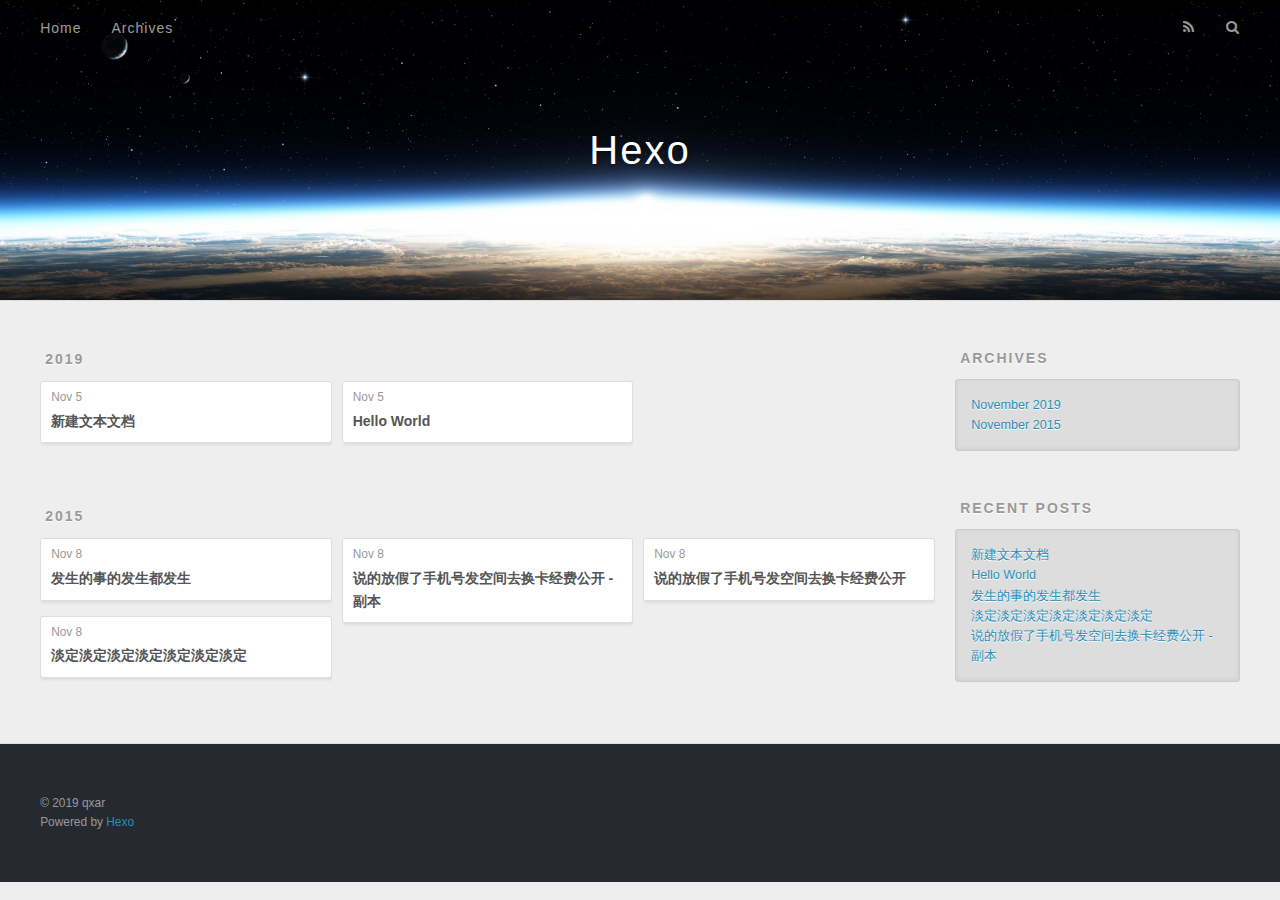
==== archives/index.html @ f1478c2e "Site updated: 2019-11-05 18:53:13" ====
<!DOCTYPE html>
<html>
<head>
  <meta charset="utf-8">
  

  
  <title>Archives | Hexo</title>
  <meta name="viewport" content="width=device-width, initial-scale=1, maximum-scale=1">
  <meta property="og:type" content="website">
<meta property="og:title" content="Hexo">
<meta property="og:url" content="http:&#x2F;&#x2F;yoursite.com&#x2F;archives&#x2F;index.html">
<meta property="og:site_name" content="Hexo">
<meta property="og:locale" content="en">
<meta name="twitter:card" content="summary">
  
    <link rel="alternate" href="/atom.xml" title="Hexo" type="application/atom+xml">
  
  
    <link rel="icon" href="/favicon.png">
  
  
    <link href="//fonts.googleapis.com/css?family=Source+Code+Pro" rel="stylesheet" type="text/css">
  
  <link rel="stylesheet" href="/css/style.css">
</head>

<body>
  <div id="container">
    <div id="wrap">
      <header id="header">
  <div id="banner"></div>
  <div id="header-outer" class="outer">
    <div id="header-title" class="inner">
      <h1 id="logo-wrap">
        <a href="/" id="logo">Hexo</a>
      </h1>
      
    </div>
    <div id="header-inner" class="inner">
      <nav id="main-nav">
        <a id="main-nav-toggle" class="nav-icon"></a>
        
          <a class="main-nav-link" href="/">Home</a>
        
          <a class="main-nav-link" href="/archives">Archives</a>
        
      </nav>
      <nav id="sub-nav">
        
          <a id="nav-rss-link" class="nav-icon" href="/atom.xml" title="RSS Feed"></a>
        
        <a id="nav-search-btn" class="nav-icon" title="Search"></a>
      </nav>
      <div id="search-form-wrap">
        <form action="//google.com/search" method="get" accept-charset="UTF-8" class="search-form"><input type="search" name="q" class="search-form-input" placeholder="Search"><button type="submit" class="search-form-submit">&#xF002;</button><input type="hidden" name="sitesearch" value="http://yoursite.com"></form>
      </div>
    </div>
  </div>
</header>
      <div class="outer">
        <section id="main">
  
  
    
    
      
      
      <section class="archives-wrap">
        <div class="archive-year-wrap">
          <a href="/archives/2019" class="archive-year">2019</a>
        </div>
        <div class="archives">
    
    <article class="archive-article archive-type-post">
  <div class="archive-article-inner">
    <header class="archive-article-header">
      <a href="/2019/11/05/%E6%96%B0%E5%BB%BA%E6%96%87%E6%9C%AC%E6%96%87%E6%A1%A3/" class="archive-article-date">
  <time datetime="2019-11-05T10:23:33.043Z" itemprop="datePublished">Nov 5</time>
</a>
      
  
    <h1 itemprop="name">
      <a class="archive-article-title" href="/2019/11/05/%E6%96%B0%E5%BB%BA%E6%96%87%E6%9C%AC%E6%96%87%E6%A1%A3/">新建文本文档</a>
    </h1>
  

    </header>
  </div>
</article>
  
    
    
    <article class="archive-article archive-type-post">
  <div class="archive-article-inner">
    <header class="archive-article-header">
      <a href="/2019/11/05/hello-world/" class="archive-article-date">
  <time datetime="2019-11-05T10:09:44.439Z" itemprop="datePublished">Nov 5</time>
</a>
      
  
    <h1 itemprop="name">
      <a class="archive-article-title" href="/2019/11/05/hello-world/">Hello World</a>
    </h1>
  

    </header>
  </div>
</article>
  
    
    
      
        </div></section>
      
      
      <section class="archives-wrap">
        <div class="archive-year-wrap">
          <a href="/archives/2015" class="archive-year">2015</a>
        </div>
        <div class="archives">
    
    <article class="archive-article archive-type-post">
  <div class="archive-article-inner">
    <header class="archive-article-header">
      <a href="/2015/11/08/%E5%8F%91%E7%94%9F%E7%9A%84%E4%BA%8B%E7%9A%84%E5%8F%91%E7%94%9F%E9%83%BD%E5%8F%91%E7%94%9F/" class="archive-article-date">
  <time datetime="2015-11-08T10:42:42.327Z" itemprop="datePublished">Nov 8</time>
</a>
      
  
    <h1 itemprop="name">
      <a class="archive-article-title" href="/2015/11/08/%E5%8F%91%E7%94%9F%E7%9A%84%E4%BA%8B%E7%9A%84%E5%8F%91%E7%94%9F%E9%83%BD%E5%8F%91%E7%94%9F/">发生的事的发生都发生</a>
    </h1>
  

    </header>
  </div>
</article>
  
    
    
    <article class="archive-article archive-type-post">
  <div class="archive-article-inner">
    <header class="archive-article-header">
      <a href="/2015/11/08/%E6%B7%A1%E5%AE%9A%E6%B7%A1%E5%AE%9A%E6%B7%A1%E5%AE%9A%E6%B7%A1%E5%AE%9A%E6%B7%A1%E5%AE%9A%E6%B7%A1%E5%AE%9A%E6%B7%A1%E5%AE%9A/" class="archive-article-date">
  <time datetime="2015-11-08T10:41:35.923Z" itemprop="datePublished">Nov 8</time>
</a>
      
  
    <h1 itemprop="name">
      <a class="archive-article-title" href="/2015/11/08/%E6%B7%A1%E5%AE%9A%E6%B7%A1%E5%AE%9A%E6%B7%A1%E5%AE%9A%E6%B7%A1%E5%AE%9A%E6%B7%A1%E5%AE%9A%E6%B7%A1%E5%AE%9A%E6%B7%A1%E5%AE%9A/">淡定淡定淡定淡定淡定淡定淡定</a>
    </h1>
  

    </header>
  </div>
</article>
  
    
    
    <article class="archive-article archive-type-post">
  <div class="archive-article-inner">
    <header class="archive-article-header">
      <a href="/2015/11/08/%E8%AF%B4%E7%9A%84%E6%94%BE%E5%81%87%E4%BA%86%E6%89%8B%E6%9C%BA%E5%8F%B7%E5%8F%91%E7%A9%BA%E9%97%B4%E5%8E%BB%E6%8D%A2%E5%8D%A1%E7%BB%8F%E8%B4%B9%E5%85%AC%E5%BC%80%20-%20%E5%89%AF%E6%9C%AC/" class="archive-article-date">
  <time datetime="2015-11-08T10:38:31.690Z" itemprop="datePublished">Nov 8</time>
</a>
      
  
    <h1 itemprop="name">
      <a class="archive-article-title" href="/2015/11/08/%E8%AF%B4%E7%9A%84%E6%94%BE%E5%81%87%E4%BA%86%E6%89%8B%E6%9C%BA%E5%8F%B7%E5%8F%91%E7%A9%BA%E9%97%B4%E5%8E%BB%E6%8D%A2%E5%8D%A1%E7%BB%8F%E8%B4%B9%E5%85%AC%E5%BC%80%20-%20%E5%89%AF%E6%9C%AC/">说的放假了手机号发空间去换卡经费公开 - 副本</a>
    </h1>
  

    </header>
  </div>
</article>
  
    
    
    <article class="archive-article archive-type-post">
  <div class="archive-article-inner">
    <header class="archive-article-header">
      <a href="/2015/11/08/%E8%AF%B4%E7%9A%84%E6%94%BE%E5%81%87%E4%BA%86%E6%89%8B%E6%9C%BA%E5%8F%B7%E5%8F%91%E7%A9%BA%E9%97%B4%E5%8E%BB%E6%8D%A2%E5%8D%A1%E7%BB%8F%E8%B4%B9%E5%85%AC%E5%BC%80/" class="archive-article-date">
  <time datetime="2015-11-08T10:37:16.680Z" itemprop="datePublished">Nov 8</time>
</a>
      
  
    <h1 itemprop="name">
      <a class="archive-article-title" href="/2015/11/08/%E8%AF%B4%E7%9A%84%E6%94%BE%E5%81%87%E4%BA%86%E6%89%8B%E6%9C%BA%E5%8F%B7%E5%8F%91%E7%A9%BA%E9%97%B4%E5%8E%BB%E6%8D%A2%E5%8D%A1%E7%BB%8F%E8%B4%B9%E5%85%AC%E5%BC%80/">说的放假了手机号发空间去换卡经费公开</a>
    </h1>
  

    </header>
  </div>
</article>
  
  
    </div></section>
  


</section>
        
          <aside id="sidebar">
  
    

  
    

  
    
  
    
  <div class="widget-wrap">
    <h3 class="widget-title">Archives</h3>
    <div class="widget">
      <ul class="archive-list"><li class="archive-list-item"><a class="archive-list-link" href="/archives/2019/11/">November 2019</a></li><li class="archive-list-item"><a class="archive-list-link" href="/archives/2015/11/">November 2015</a></li></ul>
    </div>
  </div>


  
    
  <div class="widget-wrap">
    <h3 class="widget-title">Recent Posts</h3>
    <div class="widget">
      <ul>
        
          <li>
            <a href="/2019/11/05/%E6%96%B0%E5%BB%BA%E6%96%87%E6%9C%AC%E6%96%87%E6%A1%A3/">新建文本文档</a>
          </li>
        
          <li>
            <a href="/2019/11/05/hello-world/">Hello World</a>
          </li>
        
          <li>
            <a href="/2015/11/08/%E5%8F%91%E7%94%9F%E7%9A%84%E4%BA%8B%E7%9A%84%E5%8F%91%E7%94%9F%E9%83%BD%E5%8F%91%E7%94%9F/">发生的事的发生都发生</a>
          </li>
        
          <li>
            <a href="/2015/11/08/%E6%B7%A1%E5%AE%9A%E6%B7%A1%E5%AE%9A%E6%B7%A1%E5%AE%9A%E6%B7%A1%E5%AE%9A%E6%B7%A1%E5%AE%9A%E6%B7%A1%E5%AE%9A%E6%B7%A1%E5%AE%9A/">淡定淡定淡定淡定淡定淡定淡定</a>
          </li>
        
          <li>
            <a href="/2015/11/08/%E8%AF%B4%E7%9A%84%E6%94%BE%E5%81%87%E4%BA%86%E6%89%8B%E6%9C%BA%E5%8F%B7%E5%8F%91%E7%A9%BA%E9%97%B4%E5%8E%BB%E6%8D%A2%E5%8D%A1%E7%BB%8F%E8%B4%B9%E5%85%AC%E5%BC%80%20-%20%E5%89%AF%E6%9C%AC/">说的放假了手机号发空间去换卡经费公开 - 副本</a>
          </li>
        
      </ul>
    </div>
  </div>

  
</aside>
        
      </div>
      <footer id="footer">
  
  <div class="outer">
    <div id="footer-info" class="inner">
      &copy; 2019 qxar<br>
      Powered by <a href="http://hexo.io/" target="_blank">Hexo</a>
    </div>
  </div>
</footer>
    </div>
    <nav id="mobile-nav">
  
    <a href="/" class="mobile-nav-link">Home</a>
  
    <a href="/archives" class="mobile-nav-link">Archives</a>
  
</nav>
    

<script src="//ajax.googleapis.com/ajax/libs/jquery/2.0.3/jquery.min.js"></script>


  <link rel="stylesheet" href="/fancybox/jquery.fancybox.css">
  <script src="/fancybox/jquery.fancybox.pack.js"></script>


<script src="/js/script.js"></script>



  </div>
</body>
</html>
---- css/style.css ----
body {
  width: 100%;
}
body:before,
body:after {
  content: "";
  display: table;
}
body:after {
  clear: both;
}
html,
body,
div,
span,
applet,
object,
iframe,
h1,
h2,
h3,
h4,
h5,
h6,
p,
blockquote,
pre,
a,
abbr,
acronym,
address,
big,
cite,
code,
del,
dfn,
em,
img,
ins,
kbd,
q,
s,
samp,
small,
strike,
strong,
sub,
sup,
tt,
var,
dl,
dt,
dd,
ol,
ul,
li,
fieldset,
form,
label,
legend,
table,
caption,
tbody,
tfoot,
thead,
tr,
th,
td {
  margin: 0;
  padding: 0;
  border: 0;
  outline: 0;
  font-weight: inherit;
  font-style: inherit;
  font-family: inherit;
  font-size: 100%;
  vertical-align: baseline;
}
body {
  line-height: 1;
  color: #000;
  background: #fff;
}
ol,
ul {
  list-style: none;
}
table {
  border-collapse: separate;
  border-spacing: 0;
  vertical-align: middle;
}
caption,
th,
td {
  text-align: left;
  font-weight: normal;
  vertical-align: middle;
}
a img {
  border: none;
}
input,
button {
  margin: 0;
  padding: 0;
}
input::-moz-focus-inner,
button::-moz-focus-inner {
  border: 0;
  padding: 0;
}
@font-face {
  font-family: FontAwesome;
  font-style: normal;
  font-weight: normal;
  src: url("fonts/fontawesome-webfont.eot?v=#4.0.3");
  src: url("fonts/fontawesome-webfont.eot?#iefix&v=#4.0.3") format("embedded-opentype"), url("fonts/fontawesome-webfont.woff?v=#4.0.3") format("woff"), url("fonts/fontawesome-webfont.ttf?v=#4.0.3") format("truetype"), url("fonts/fontawesome-webfont.svg#fontawesomeregular?v=#4.0.3") format("svg");
}
html,
body,
#container {
  height: 100%;
}
body {
  background: #eee;
  font: 14px -apple-system, BlinkMacSystemFont, "Segoe UI", "Roboto", "Oxygen", "Ubuntu", "Cantarell", "Fira Sans", "Droid Sans", "Helvetica Neue", sans-serif;
  -webkit-text-size-adjust: 100%;
}
.outer {
  max-width: 1220px;
  margin: 0 auto;
  padding: 0 20px;
}
.outer:before,
.outer:after {
  content: "";
  display: table;
}
.outer:after {
  clear: both;
}
.inner {
  display: inline;
  float: left;
  width: 98.33333333333333%;
  margin: 0 0.833333333333333%;
}
.left,
.alignleft {
  float: left;
}
.right,
.alignright {
  float: right;
}
.clear {
  clear: both;
}
#container {
  position: relative;
}
.mobile-nav-on {
  overflow: hidden;
}
#wrap {
  height: 100%;
  width: 100%;
  position: absolute;
  top: 0;
  left: 0;
  -webkit-transition: 0.2s ease-out;
  -moz-transition: 0.2s ease-out;
  -ms-transition: 0.2s ease-out;
  transition: 0.2s ease-out;
  z-index: 1;
  background: #eee;
}
.mobile-nav-on #wrap {
  left: 280px;
}
@media screen and (min-width: 768px) {
  #main {
    display: inline;
    float: left;
    width: 73.33333333333333%;
    margin: 0 0.833333333333333%;
  }
}
.article-date,
.article-category-link,
.archive-year,
.widget-title {
  text-decoration: none;
  text-transform: uppercase;
  letter-spacing: 2px;
  color: #999;
  margin-bottom: 1em;
  margin-left: 5px;
  line-height: 1em;
  text-shadow: 0 1px #fff;
  font-weight: bold;
}
.article-inner,
.archive-article-inner {
  background: #fff;
  -webkit-box-shadow: 1px 2px 3px #ddd;
  box-shadow: 1px 2px 3px #ddd;
  border: 1px solid #ddd;
  border-radius: 3px;
}
.article-entry h1,
.widget h1 {
  font-size: 2em;
}
.article-entry h2,
.widget h2 {
  font-size: 1.5em;
}
.article-entry h3,
.widget h3 {
  font-size: 1.3em;
}
.article-entry h4,
.widget h4 {
  font-size: 1.2em;
}
.article-entry h5,
.widget h5 {
  font-size: 1em;
}
.article-entry h6,
.widget h6 {
  font-size: 1em;
  color: #999;
}
.article-entry hr,
.widget hr {
  border: 1px dashed #ddd;
}
.article-entry strong,
.widget strong {
  font-weight: bold;
}
.article-entry em,
.widget em,
.article-entry cite,
.widget cite {
  font-style: italic;
}
.article-entry sup,
.widget sup,
.article-entry sub,
.widget sub {
  font-size: 0.75em;
  line-height: 0;
  position: relative;
  vertical-align: baseline;
}
.article-entry sup,
.widget sup {
  top: -0.5em;
}
.article-entry sub,
.widget sub {
  bottom: -0.2em;
}
.article-entry small,
.widget small {
  font-size: 0.85em;
}
.article-entry acronym,
.widget acronym,
.article-entry abbr,
.widget abbr {
  border-bottom: 1px dotted;
}
.article-entry ul,
.widget ul,
.article-entry ol,
.widget ol,
.article-entry dl,
.widget dl {
  margin: 0 20px;
  line-height: 1.6em;
}
.article-entry ul ul,
.widget ul ul,
.article-entry ol ul,
.widget ol ul,
.article-entry ul ol,
.widget ul ol,
.article-entry ol ol,
.widget ol ol {
  margin-top: 0;
  margin-bottom: 0;
}
.article-entry ul,
.widget ul {
  list-style: disc;
}
.article-entry ol,
.widget ol {
  list-style: decimal;
}
.article-entry dt,
.widget dt {
  font-weight: bold;
}
#header {
  height: 300px;
  position: relative;
  border-bottom: 1px solid #ddd;
}
#header:before,
#header:after {
  content: "";
  position: absolute;
  left: 0;
  right: 0;
  height: 40px;
}
#header:before {
  top: 0;
  background: -webkit-linear-gradient(rgba(0,0,0,0.2), transparent);
  background: -moz-linear-gradient(rgba(0,0,0,0.2), transparent);
  background: -ms-linear-gradient(rgba(0,0,0,0.2), transparent);
  background: linear-gradient(rgba(0,0,0,0.2), transparent);
}
#header:after {
  bottom: 0;
  background: -webkit-linear-gradient(transparent, rgba(0,0,0,0.2));
  background: -moz-linear-gradient(transparent, rgba(0,0,0,0.2));
  background: -ms-linear-gradient(transparent, rgba(0,0,0,0.2));
  background: linear-gradient(transparent, rgba(0,0,0,0.2));
}
#header-outer {
  height: 100%;
  position: relative;
}
#header-inner {
  position: relative;
  overflow: hidden;
}
#banner {
  position: absolute;
  top: 0;
  left: 0;
  width: 100%;
  height: 100%;
  background: url("images/banner.jpg") center #000;
  -webkit-background-size: cover;
  -moz-background-size: cover;
  background-size: cover;
  z-index: -1;
}
#header-title {
  text-align: center;
  height: 40px;
  position: absolute;
  top: 50%;
  left: 0;
  margin-top: -20px;
}
#logo,
#subtitle {
  text-decoration: none;
  color: #fff;
  font-weight: 300;
  text-shadow: 0 1px 4px rgba(0,0,0,0.3);
}
#logo {
  font-size: 40px;
  line-height: 40px;
  letter-spacing: 2px;
}
#subtitle {
  font-size: 16px;
  line-height: 16px;
  letter-spacing: 1px;
}
#subtitle-wrap {
  margin-top: 16px;
}
#main-nav {
  float: left;
  margin-left: -15px;
}
.nav-icon,
.main-nav-link {
  float: left;
  color: #fff;
  opacity: 0.6;
  text-decoration: none;
  text-shadow: 0 1px rgba(0,0,0,0.2);
  -webkit-transition: opacity 0.2s;
  -moz-transition: opacity 0.2s;
  -ms-transition: opacity 0.2s;
  transition: opacity 0.2s;
  display: block;
  padding: 20px 15px;
}
.nav-icon:hover,
.main-nav-link:hover {
  opacity: 1;
}
.nav-icon {
  font-family: FontAwesome;
  text-align: center;
  font-size: 14px;
  width: 14px;
  height: 14px;
  padding: 20px 15px;
  position: relative;
  cursor: pointer;
}
.main-nav-link {
  font-weight: 300;
  letter-spacing: 1px;
}
@media screen and (max-width: 479px) {
  .main-nav-link {
    display: none;
  }
}
#main-nav-toggle {
  display: none;
}
#main-nav-toggle:before {
  content: "\f0c9";
}
@media screen and (max-width: 479px) {
  #main-nav-toggle {
    display: block;
  }
}
#sub-nav {
  float: right;
  margin-right: -15px;
}
#nav-rss-link:before {
  content: "\f09e";
}
#nav-search-btn:before {
  content: "\f002";
}
#search-form-wrap {
  position: absolute;
  top: 15px;
  width: 150px;
  height: 30px;
  right: -150px;
  opacity: 0;
  -webkit-transition: 0.2s ease-out;
  -moz-transition: 0.2s ease-out;
  -ms-transition: 0.2s ease-out;
  transition: 0.2s ease-out;
}
#search-form-wrap.on {
  opacity: 1;
  right: 0;
}
@media screen and (max-width: 479px) {
  #search-form-wrap {
    width: 100%;
    right: -100%;
  }
}
.search-form {
  position: absolute;
  top: 0;
  left: 0;
  right: 0;
  background: #fff;
  padding: 5px 15px;
  border-radius: 15px;
  -webkit-box-shadow: 0 0 10px rgba(0,0,0,0.3);
  box-shadow: 0 0 10px rgba(0,0,0,0.3);
}
.search-form-input {
  border: none;
  background: none;
  color: #555;
  width: 100%;
  font: 13px -apple-system, BlinkMacSystemFont, "Segoe UI", "Roboto", "Oxygen", "Ubuntu", "Cantarell", "Fira Sans", "Droid Sans", "Helvetica Neue", sans-serif;
  outline: none;
}
.search-form-input::-webkit-search-results-decoration,
.search-form-input::-webkit-search-cancel-button {
  -webkit-appearance: none;
}
.search-form-submit {
  position: absolute;
  top: 50%;
  right: 10px;
  margin-top: -7px;
  font: 13px FontAwesome;
  border: none;
  background: none;
  color: #bbb;
  cursor: pointer;
}
.search-form-submit:hover,
.search-form-submit:focus {
  color: #777;
}
.article {
  margin: 50px 0;
}
.article-inner {
  overflow: hidden;
}
.article-meta:before,
.article-meta:after {
  content: "";
  display: table;
}
.article-meta:after {
  clear: both;
}
.article-date {
  float: left;
}
.article-category {
  float: left;
  line-height: 1em;
  color: #ccc;
  text-shadow: 0 1px #fff;
  margin-left: 8px;
}
.article-category:before {
  content: "\2022";
}
.article-category-link {
  margin: 0 12px 1em;
}
.article-header {
  padding: 20px 20px 0;
}
.article-title {
  text-decoration: none;
  font-size: 2em;
  font-weight: bold;
  color: #555;
  line-height: 1.1em;
  -webkit-transition: color 0.2s;
  -moz-transition: color 0.2s;
  -ms-transition: color 0.2s;
  transition: color 0.2s;
}
a.article-title:hover {
  color: #258fb8;
}
.article-entry {
  color: #555;
  padding: 0 20px;
}
.article-entry:before,
.article-entry:after {
  content: "";
  display: table;
}
.article-entry:after {
  clear: both;
}
.article-entry p,
.article-entry table {
  line-height: 1.6em;
  margin: 1.6em 0;
}
.article-entry h1,
.article-entry h2,
.article-entry h3,
.article-entry h4,
.article-entry h5,
.article-entry h6 {
  font-weight: bold;
}
.article-entry h1,
.article-entry h2,
.article-entry h3,
.article-entry h4,
.article-entry h5,
.article-entry h6 {
  line-height: 1.1em;
  margin: 1.1em 0;
}
.article-entry a {
  color: #258fb8;
  text-decoration: none;
}
.article-entry a:hover {
  text-decoration: underline;
}
.article-entry ul,
.article-entry ol,
.article-entry dl {
  margin-top: 1.6em;
  margin-bottom: 1.6em;
}
.article-entry img,
.article-entry video {
  max-width: 100%;
  height: auto;
  display: block;
  margin: auto;
}
.article-entry iframe {
  border: none;
}
.article-entry table {
  width: 100%;
  border-collapse: collapse;
  border-spacing: 0;
}
.article-entry th {
  font-weight: bold;
  border-bottom: 3px solid #ddd;
  padding-bottom: 0.5em;
}
.article-entry td {
  border-bottom: 1px solid #ddd;
  padding: 10px 0;
}
.article-entry blockquote {
  font-family: Georgia, "Times New Roman", serif;
  font-size: 1.4em;
  margin: 1.6em 20px;
  text-align: center;
}
.article-entry blockquote footer {
  font-size: 14px;
  margin: 1.6em 0;
  font-family: -apple-system, BlinkMacSystemFont, "Segoe UI", "Roboto", "Oxygen", "Ubuntu", "Cantarell", "Fira Sans", "Droid Sans", "Helvetica Neue", sans-serif;
}
.article-entry blockquote footer cite:before {
  content: "—";
  padding: 0 0.5em;
}
.article-entry .pullquote {
  text-align: left;
  width: 45%;
  margin: 0;
}
.article-entry .pullquote.left {
  margin-left: 0.5em;
  margin-right: 1em;
}
.article-entry .pullquote.right {
  margin-right: 0.5em;
  margin-left: 1em;
}
.article-entry .caption {
  color: #999;
  display: block;
  font-size: 0.9em;
  margin-top: 0.5em;
  position: relative;
  text-align: center;
}
.article-entry .video-container {
  position: relative;
  padding-top: 56.25%;
  height: 0;
  overflow: hidden;
}
.article-entry .video-container iframe,
.article-entry .video-container object,
.article-entry .video-container embed {
  position: absolute;
  top: 0;
  left: 0;
  width: 100%;
  height: 100%;
  margin-top: 0;
}
.article-more-link a {
  display: inline-block;
  line-height: 1em;
  padding: 6px 15px;
  border-radius: 15px;
  background: #eee;
  color: #999;
  text-shadow: 0 1px #fff;
  text-decoration: none;
}
.article-more-link a:hover {
  background: #258fb8;
  color: #fff;
  text-decoration: none;
  text-shadow: 0 1px #1e7293;
}
.article-footer {
  font-size: 0.85em;
  line-height: 1.6em;
  border-top: 1px solid #ddd;
  padding-top: 1.6em;
  margin: 0 20px 20px;
}
.article-footer:before,
.article-footer:after {
  content: "";
  display: table;
}
.article-footer:after {
  clear: both;
}
.article-footer a {
  color: #999;
  text-decoration: none;
}
.article-footer a:hover {
  color: #555;
}
.article-tag-list-item {
  float: left;
  margin-right: 10px;
}
.article-tag-list-link:before {
  content: "#";
}
.article-comment-link {
  float: right;
}
.article-comment-link:before {
  content: "\f075";
  font-family: FontAwesome;
  padding-right: 8px;
}
.article-share-link {
  cursor: pointer;
  float: right;
  margin-left: 20px;
}
.article-share-link:before {
  content: "\f064";
  font-family: FontAwesome;
  padding-right: 6px;
}
#article-nav {
  position: relative;
}
#article-nav:before,
#article-nav:after {
  content: "";
  display: table;
}
#article-nav:after {
  clear: both;
}
@media screen and (min-width: 768px) {
  #article-nav {
    margin: 50px 0;
  }
  #article-nav:before {
    width: 8px;
    height: 8px;
    position: absolute;
    top: 50%;
    left: 50%;
    margin-top: -4px;
    margin-left: -4px;
    content: "";
    border-radius: 50%;
    background: #ddd;
    -webkit-box-shadow: 0 1px 2px #fff;
    box-shadow: 0 1px 2px #fff;
  }
}
.article-nav-link-wrap {
  text-decoration: none;
  text-shadow: 0 1px #fff;
  color: #999;
  -webkit-box-sizing: border-box;
  -moz-box-sizing: border-box;
  box-sizing: border-box;
  margin-top: 50px;
  text-align: center;
  display: block;
}
.article-nav-link-wrap:hover {
  color: #555;
}
@media screen and (min-width: 768px) {
  .article-nav-link-wrap {
    width: 50%;
    margin-top: 0;
  }
}
@media screen and (min-width: 768px) {
  #article-nav-newer {
    float: left;
    text-align: right;
    padding-right: 20px;
  }
}
@media screen and (min-width: 768px) {
  #article-nav-older {
    float: right;
    text-align: left;
    padding-left: 20px;
  }
}
.article-nav-caption {
  text-transform: uppercase;
  letter-spacing: 2px;
  color: #ddd;
  line-height: 1em;
  font-weight: bold;
}
#article-nav-newer .article-nav-caption {
  margin-right: -2px;
}
.article-nav-title {
  font-size: 0.85em;
  line-height: 1.6em;
  margin-top: 0.5em;
}
.article-share-box {
  position: absolute;
  display: none;
  background: #fff;
  -webkit-box-shadow: 1px 2px 10px rgba(0,0,0,0.2);
  box-shadow: 1px 2px 10px rgba(0,0,0,0.2);
  border-radius: 3px;
  margin-left: -145px;
  overflow: hidden;
  z-index: 1;
}
.article-share-box.on {
  display: block;
}
.article-share-input {
  width: 100%;
  background: none;
  -webkit-box-sizing: border-box;
  -moz-box-sizing: border-box;
  box-sizing: border-box;
  font: 14px -apple-system, BlinkMacSystemFont, "Segoe UI", "Roboto", "Oxygen", "Ubuntu", "Cantarell", "Fira Sans", "Droid Sans", "Helvetica Neue", sans-serif;
  padding: 0 15px;
  color: #555;
  outline: none;
  border: 1px solid #ddd;
  border-radius: 3px 3px 0 0;
  height: 36px;
  line-height: 36px;
}
.article-share-links {
  background: #eee;
}
.article-share-links:before,
.article-share-links:after {
  content: "";
  display: table;
}
.article-share-links:after {
  clear: both;
}
.article-share-twitter,
.article-share-facebook,
.article-share-pinterest,
.article-share-google {
  width: 50px;
  height: 36px;
  display: block;
  float: left;
  position: relative;
  color: #999;
  text-shadow: 0 1px #fff;
}
.article-share-twitter:before,
.article-share-facebook:before,
.article-share-pinterest:before,
.article-share-google:before {
  font-size: 20px;
  font-family: FontAwesome;
  width: 20px;
  height: 20px;
  position: absolute;
  top: 50%;
  left: 50%;
  margin-top: -10px;
  margin-left: -10px;
  text-align: center;
}
.article-share-twitter:hover,
.article-share-facebook:hover,
.article-share-pinterest:hover,
.article-share-google:hover {
  color: #fff;
}
.article-share-twitter:before {
  content: "\f099";
}
.article-share-twitter:hover {
  background: #00aced;
  text-shadow: 0 1px #008abe;
}
.article-share-facebook:before {
  content: "\f09a";
}
.article-share-facebook:hover {
  background: #3b5998;
  text-shadow: 0 1px #2f477a;
}
.article-share-pinterest:before {
  content: "\f0d2";
}
.article-share-pinterest:hover {
  background: #cb2027;
  text-shadow: 0 1px #a21a1f;
}
.article-share-google:before {
  content: "\f0d5";
}
.article-share-google:hover {
  background: #dd4b39;
  text-shadow: 0 1px #be3221;
}
.article-gallery {
  background: #000;
  position: relative;
}
.article-gallery-photos {
  position: relative;
  overflow: hidden;
}
.article-gallery-img {
  display: none;
  max-width: 100%;
}
.article-gallery-img:first-child {
  display: block;
}
.article-gallery-img.loaded {
  position: absolute;
  display: block;
}
.article-gallery-img img {
  display: block;
  max-width: 100%;
  margin: 0 auto;
}
#comments {
  background: #fff;
  -webkit-box-shadow: 1px 2px 3px #ddd;
  box-shadow: 1px 2px 3px #ddd;
  padding: 20px;
  border: 1px solid #ddd;
  border-radius: 3px;
  margin: 50px 0;
}
#comments a {
  color: #258fb8;
}
.archives-wrap {
  margin: 50px 0;
}
.archives:before,
.archives:after {
  content: "";
  display: table;
}
.archives:after {
  clear: both;
}
.archive-year-wrap {
  margin-bottom: 1em;
}
.archives {
  -webkit-column-gap: 10px;
  -moz-column-gap: 10px;
  column-gap: 10px;
}
@media screen and (min-width: 480px) and (max-width: 767px) {
  .archives {
    -webkit-column-count: 2;
    -moz-column-count: 2;
    column-count: 2;
  }
}
@media screen and (min-width: 768px) {
  .archives {
    -webkit-column-count: 3;
    -moz-column-count: 3;
    column-count: 3;
  }
}
.archive-article {
  -webkit-column-break-inside: avoid;
  page-break-inside: avoid;
  overflow: hidden;
  break-inside: avoid-column;
}
.archive-article-inner {
  padding: 10px;
  margin-bottom: 15px;
}
.archive-article-title {
  text-decoration: none;
  font-weight: bold;
  color: #555;
  -webkit-transition: color 0.2s;
  -moz-transition: color 0.2s;
  -ms-transition: color 0.2s;
  transition: color 0.2s;
  line-height: 1.6em;
}
.archive-article-title:hover {
  color: #258fb8;
}
.archive-article-footer {
  margin-top: 1em;
}
.archive-article-date {
  color: #999;
  text-decoration: none;
  font-size: 0.85em;
  line-height: 1em;
  margin-bottom: 0.5em;
  display: block;
}
#page-nav {
  margin: 50px auto;
  background: #fff;
  -webkit-box-shadow: 1px 2px 3px #ddd;
  box-shadow: 1px 2px 3px #ddd;
  border: 1px solid #ddd;
  border-radius: 3px;
  text-align: center;
  color: #999;
  overflow: hidden;
}
#page-nav:before,
#page-nav:after {
  content: "";
  display: table;
}
#page-nav:after {
  clear: both;
}
#page-nav a,
#page-nav span {
  padding: 10px 20px;
  line-height: 1;
  height: 2ex;
}
#page-nav a {
  color: #999;
  text-decoration: none;
}
#page-nav a:hover {
  background: #999;
  color: #fff;
}
#page-nav .prev {
  float: left;
}
#page-nav .next {
  float: right;
}
#page-nav .page-number {
  display: inline-block;
}
@media screen and (max-width: 479px) {
  #page-nav .page-number {
    display: none;
  }
}
#page-nav .current {
  color: #555;
  font-weight: bold;
}
#page-nav .space {
  color: #ddd;
}
#footer {
  background: #262a30;
  padding: 50px 0;
  border-top: 1px solid #ddd;
  color: #999;
}
#footer a {
  color: #258fb8;
  text-decoration: none;
}
#footer a:hover {
  text-decoration: underline;
}
#footer-info {
  line-height: 1.6em;
  font-size: 0.85em;
}
.article-entry pre,
.article-entry .highlight {
  background: #2d2d2d;
  margin: 0 -20px;
  padding: 15px 20px;
  border-style: solid;
  border-color: #ddd;
  border-width: 1px 0;
  overflow: auto;
  color: #ccc;
  line-height: 22.400000000000002px;
}
.article-entry .highlight .gutter pre,
.article-entry .gist .gist-file .gist-data .line-numbers {
  color: #666;
  font-size: 0.85em;
}
.article-entry pre,
.article-entry code {
  font-family: "Source Code Pro", Consolas, Monaco, Menlo, Consolas, monospace;
}
.article-entry code {
  background: #eee;
  text-shadow: 0 1px #fff;
  padding: 0 0.3em;
}
.article-entry pre code {
  background: none;
  text-shadow: none;
  padding: 0;
}
.article-entry .highlight pre {
  border: none;
  margin: 0;
  padding: 0;
}
.article-entry .highlight table {
  margin: 0;
  width: auto;
}
.article-entry .highlight td {
  border: none;
  padding: 0;
}
.article-entry .highlight figcaption {
  font-size: 0.85em;
  color: #999;
  line-height: 1em;
  margin-bottom: 1em;
}
.article-entry .highlight figcaption:before,
.article-entry .highlight figcaption:after {
  content: "";
  display: table;
}
.article-entry .highlight figcaption:after {
  clear: both;
}
.article-entry .highlight figcaption a {
  float: right;
}
.article-entry .highlight .gutter pre {
  text-align: right;
  padding-right: 20px;
}
.article-entry .highlight .line {
  height: 22.400000000000002px;
}
.article-entry .highlight .line.marked {
  background: #515151;
}
.article-entry .gist {
  margin: 0 -20px;
  border-style: solid;
  border-color: #ddd;
  border-width: 1px 0;
  background: #2d2d2d;
  padding: 15px 20px 15px 0;
}
.article-entry .gist .gist-file {
  border: none;
  font-family: "Source Code Pro", Consolas, Monaco, Menlo, Consolas, monospace;
  margin: 0;
}
.article-entry .gist .gist-file .gist-data {
  background: none;
  border: none;
}
.article-entry .gist .gist-file .gist-data .line-numbers {
  background: none;
  border: none;
  padding: 0 20px 0 0;
}
.article-entry .gist .gist-file .gist-data .line-data {
  padding: 0 !important;
}
.article-entry .gist .gist-file .highlight {
  margin: 0;
  padding: 0;
  border: none;
}
.article-entry .gist .gist-file .gist-meta {
  background: #2d2d2d;
  color: #999;
  font: 0.85em -apple-system, BlinkMacSystemFont, "Segoe UI", "Roboto", "Oxygen", "Ubuntu", "Cantarell", "Fira Sans", "Droid Sans", "Helvetica Neue", sans-serif;
  text-shadow: 0 0;
  padding: 0;
  margin-top: 1em;
  margin-left: 20px;
}
.article-entry .gist .gist-file .gist-meta a {
  color: #258fb8;
  font-weight: normal;
}
.article-entry .gist .gist-file .gist-meta a:hover {
  text-decoration: underline;
}
pre .comment,
pre .title {
  color: #999;
}
pre .variable,
pre .attribute,
pre .tag,
pre .regexp,
pre .ruby .constant,
pre .xml .tag .title,
pre .xml .pi,
pre .xml .doctype,
pre .html .doctype,
pre .css .id,
pre .css .class,
pre .css .pseudo {
  color: #f2777a;
}
pre .number,
pre .preprocessor,
pre .built_in,
pre .literal,
pre .params,
pre .constant {
  color: #f99157;
}
pre .class,
pre .ruby .class .title,
pre .css .rules .attribute {
  color: #9c9;
}
pre .string,
pre .value,
pre .inheritance,
pre .header,
pre .ruby .symbol,
pre .xml .cdata {
  color: #9c9;
}
pre .css .hexcolor {
  color: #6cc;
}
pre .function,
pre .python .decorator,
pre .python .title,
pre .ruby .function .title,
pre .ruby .title .keyword,
pre .perl .sub,
pre .javascript .title,
pre .coffeescript .title {
  color: #69c;
}
pre .keyword,
pre .javascript .function {
  color: #c9c;
}
@media screen and (max-width: 479px) {
  #mobile-nav {
    position: absolute;
    top: 0;
    left: 0;
    width: 280px;
    height: 100%;
    background: #191919;
    border-right: 1px solid #fff;
  }
}
@media screen and (max-width: 479px) {
  .mobile-nav-link {
    display: block;
    color: #999;
    text-decoration: none;
    padding: 15px 20px;
    font-weight: bold;
  }
  .mobile-nav-link:hover {
    color: #fff;
  }
}
@media screen and (min-width: 768px) {
  #sidebar {
    display: inline;
    float: left;
    width: 23.333333333333332%;
    margin: 0 0.833333333333333%;
  }
}
.widget-wrap {
  margin: 50px 0;
}
.widget {
  color: #777;
  text-shadow: 0 1px #fff;
  background: #ddd;
  -webkit-box-shadow: 0 -1px 4px #ccc inset;
  box-shadow: 0 -1px 4px #ccc inset;
  border: 1px solid #ccc;
  padding: 15px;
  border-radius: 3px;
}
.widget a {
  color: #258fb8;
  text-decoration: none;
}
.widget a:hover {
  text-decoration: underline;
}
.widget ul ul,
.widget ol ul,
.widget dl ul,
.widget ul ol,
.widget ol ol,
.widget dl ol,
.widget ul dl,
.widget ol dl,
.widget dl dl {
  margin-left: 15px;
  list-style: disc;
}
.widget {
  line-height: 1.6em;
  word-wrap: break-word;
  font-size: 0.9em;
}
.widget ul,
.widget ol {
  list-style: none;
  margin: 0;
}
.widget ul ul,
.widget ol ul,
.widget ul ol,
.widget ol ol {
  margin: 0 20px;
}
.widget ul ul,
.widget ol ul {
  list-style: disc;
}
.widget ul ol,
.widget ol ol {
  list-style: decimal;
}
.category-list-count,
.tag-list-count,
.archive-list-count {
  padding-left: 5px;
  color: #999;
  font-size: 0.85em;
}
.category-list-count:before,
.tag-list-count:before,
.archive-list-count:before {
  content: "(";
}
.category-list-count:after,
.tag-list-count:after,
.archive-list-count:after {
  content: ")";
}
.tagcloud a {
  margin-right: 5px;
  display: inline-block;
}
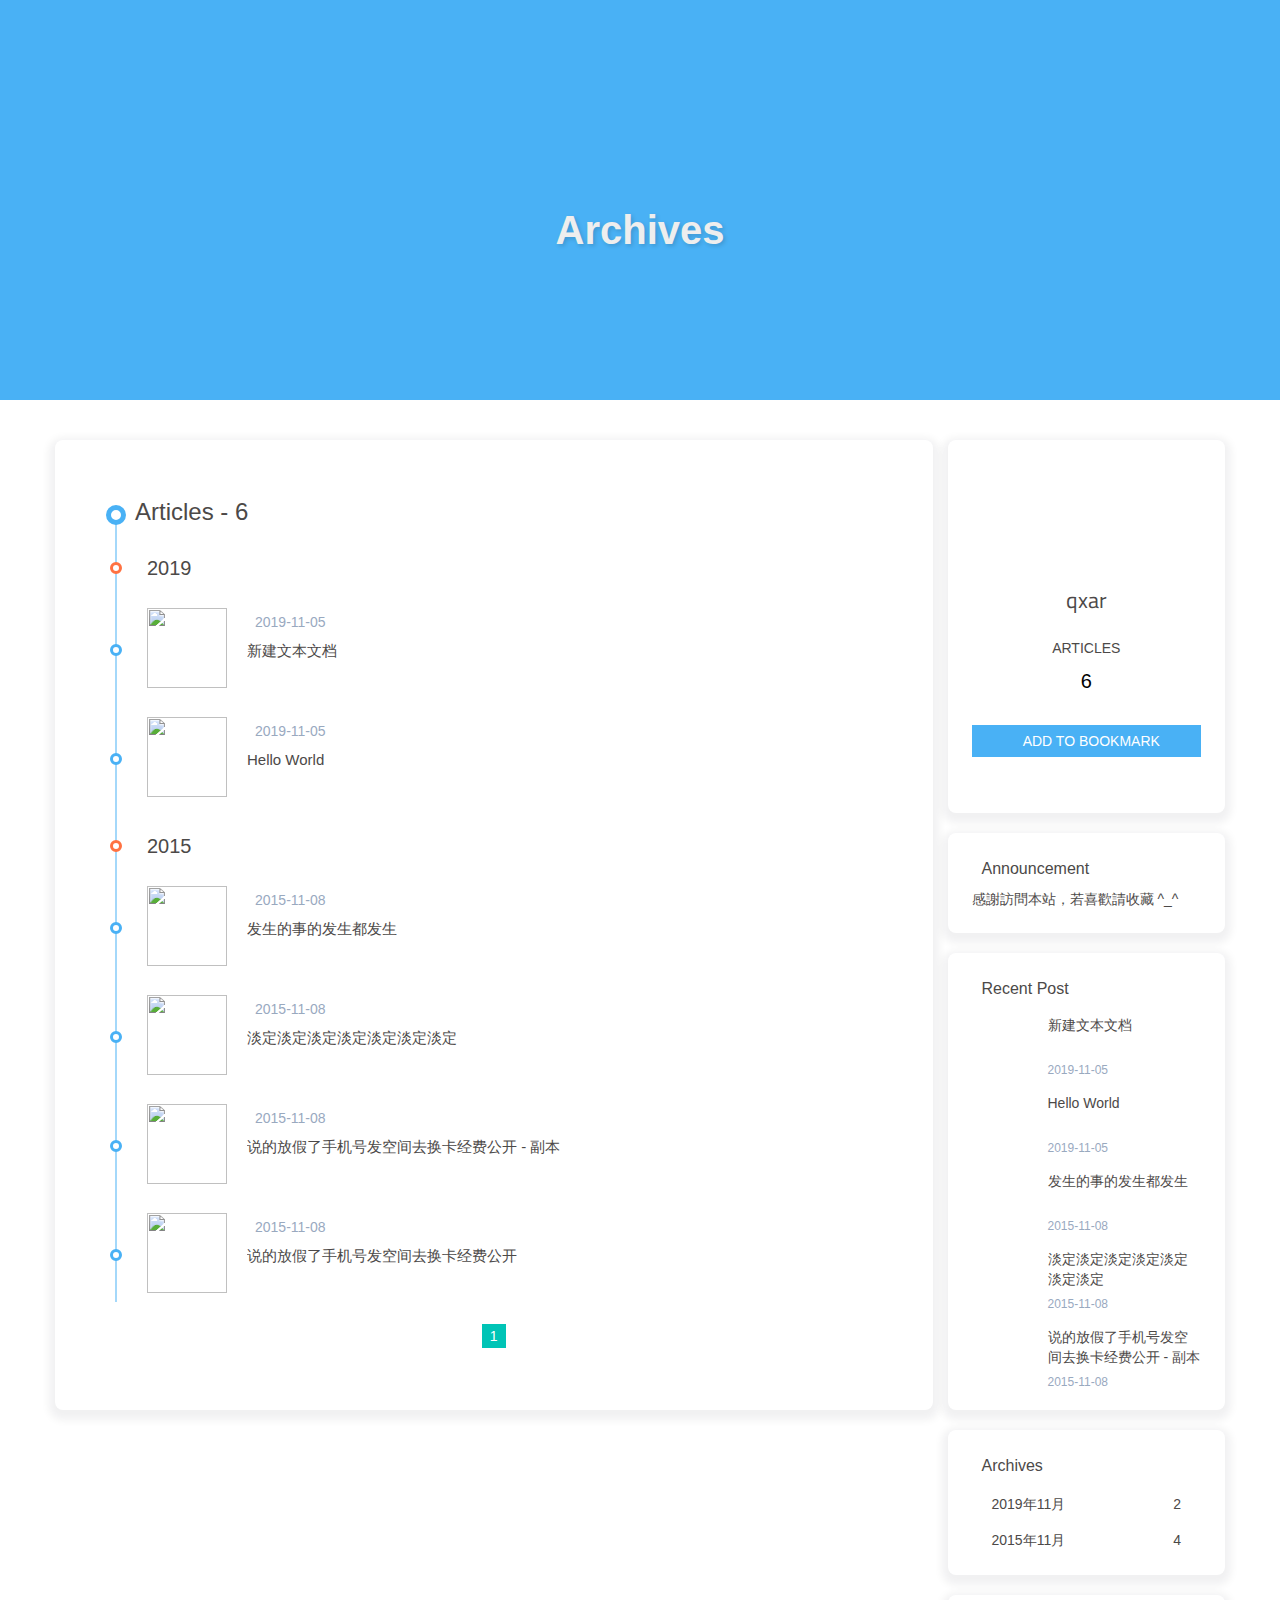
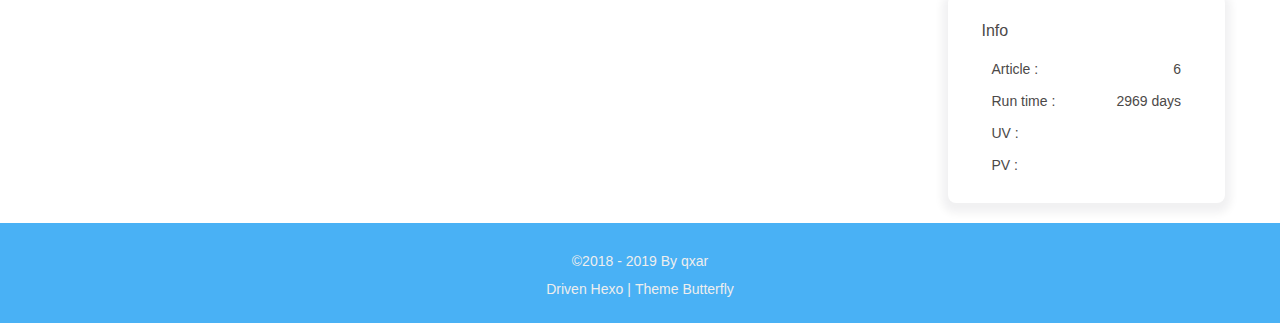
==== commit 0198d811: "Site updated: 2019-11-06 01:57:21" ====
--- a/archives/index.html
+++ b/archives/index.html
@@ -1,290 +1,72 @@
-<!DOCTYPE html>
-<html>
-<head>
-  <meta charset="utf-8">
-  
+<!DOCTYPE html><html lang="en" data-theme="light"><head><meta charset="UTF-8"><meta http-equiv="X-UA-Compatible" content="IE=edge"><meta name="viewport" content="width=device-width, initial-scale=1, maximum-scale=1"><title>Archives | Hexo</title><meta name="description" content=""><meta name="keywords"><meta name="author" content="qxar"><meta name="copyright" content="qxar"><meta name="format-detection" content="telephone=no"><link rel="shortcut icon" href="/img/favicon.ico"><link rel="preconnect" href="//cdn.jsdelivr.net"><meta name="twitter:card" content="summary_large_image"><meta name="twitter:title" content="Archives"><meta name="twitter:description" content=""><meta name="twitter:image" content="https://cdn.jsdelivr.net/gh/jerryc127/CDN@latest/Photo/avatar.png"><meta property="og:type" content="website"><meta property="og:title" content="Archives"><meta property="og:url" content="http://yoursite.com/archives/"><meta property="og:site_name" content="Hexo"><meta property="og:description" content=""><meta property="og:image" content="https://cdn.jsdelivr.net/gh/jerryc127/CDN@latest/Photo/avatar.png"><meta http-equiv="Cache-Control" content="no-transform"><meta http-equiv="Cache-Control" content="no-siteapp"><script src="https://cdn.jsdelivr.net/npm/js-cookie/dist/js.cookie.min.js"></script><script>const autoChangeMode = 'false'
+var t = Cookies.get("theme");
+if (autoChangeMode == '1'){
+const isDarkMode = window.matchMedia("(prefers-color-scheme: dark)").matches
+const isLightMode = window.matchMedia("(prefers-color-scheme: light)").matches
+const isNotSpecified = window.matchMedia("(prefers-color-scheme: no-preference)").matches
+const hasNoSupport = !isDarkMode && !isLightMode && !isNotSpecified
 
-  
-  <title>Archives | Hexo</title>
-  <meta name="viewport" content="width=device-width, initial-scale=1, maximum-scale=1">
-  <meta property="og:type" content="website">
-<meta property="og:title" content="Hexo">
-<meta property="og:url" content="http:&#x2F;&#x2F;yoursite.com&#x2F;archives&#x2F;index.html">
-<meta property="og:site_name" content="Hexo">
-<meta property="og:locale" content="en">
-<meta name="twitter:card" content="summary">
-  
-    <link rel="alternate" href="/atom.xml" title="Hexo" type="application/atom+xml">
-  
-  
-    <link rel="icon" href="/favicon.png">
-  
-  
-    <link href="//fonts.googleapis.com/css?family=Source+Code+Pro" rel="stylesheet" type="text/css">
-  
-  <link rel="stylesheet" href="/css/style.css">
-</head>
-
-<body>
-  <div id="container">
-    <div id="wrap">
-      <header id="header">
-  <div id="banner"></div>
-  <div id="header-outer" class="outer">
-    <div id="header-title" class="inner">
-      <h1 id="logo-wrap">
-        <a href="/" id="logo">Hexo</a>
-      </h1>
-      
-    </div>
-    <div id="header-inner" class="inner">
-      <nav id="main-nav">
-        <a id="main-nav-toggle" class="nav-icon"></a>
-        
-          <a class="main-nav-link" href="/">Home</a>
-        
-          <a class="main-nav-link" href="/archives">Archives</a>
-        
-      </nav>
-      <nav id="sub-nav">
-        
-          <a id="nav-rss-link" class="nav-icon" href="/atom.xml" title="RSS Feed"></a>
-        
-        <a id="nav-search-btn" class="nav-icon" title="Search"></a>
-      </nav>
-      <div id="search-form-wrap">
-        <form action="//google.com/search" method="get" accept-charset="UTF-8" class="search-form"><input type="search" name="q" class="search-form-input" placeholder="Search"><button type="submit" class="search-form-submit">&#xF002;</button><input type="hidden" name="sitesearch" value="http://yoursite.com"></form>
-      </div>
-    </div>
-  </div>
-</header>
-      <div class="outer">
-        <section id="main">
-  
-  
-    
-    
-      
-      
-      <section class="archives-wrap">
-        <div class="archive-year-wrap">
-          <a href="/archives/2019" class="archive-year">2019</a>
-        </div>
-        <div class="archives">
-    
-    <article class="archive-article archive-type-post">
-  <div class="archive-article-inner">
-    <header class="archive-article-header">
-      <a href="/2019/11/05/%E6%96%B0%E5%BB%BA%E6%96%87%E6%9C%AC%E6%96%87%E6%A1%A3/" class="archive-article-date">
-  <time datetime="2019-11-05T10:23:33.043Z" itemprop="datePublished">Nov 5</time>
-</a>
-      
-  
-    <h1 itemprop="name">
-      <a class="archive-article-title" href="/2019/11/05/%E6%96%B0%E5%BB%BA%E6%96%87%E6%9C%AC%E6%96%87%E6%A1%A3/">新建文本文档</a>
-    </h1>
-  
-
-    </header>
-  </div>
-</article>
-  
-    
-    
-    <article class="archive-article archive-type-post">
-  <div class="archive-article-inner">
-    <header class="archive-article-header">
-      <a href="/2019/11/05/hello-world/" class="archive-article-date">
-  <time datetime="2019-11-05T10:09:44.439Z" itemprop="datePublished">Nov 5</time>
-</a>
-      
-  
-    <h1 itemprop="name">
-      <a class="archive-article-title" href="/2019/11/05/hello-world/">Hello World</a>
-    </h1>
-  
-
-    </header>
-  </div>
-</article>
-  
-    
-    
-      
-        </div></section>
-      
-      
-      <section class="archives-wrap">
-        <div class="archive-year-wrap">
-          <a href="/archives/2015" class="archive-year">2015</a>
-        </div>
-        <div class="archives">
-    
-    <article class="archive-article archive-type-post">
-  <div class="archive-article-inner">
-    <header class="archive-article-header">
-      <a href="/2015/11/08/%E5%8F%91%E7%94%9F%E7%9A%84%E4%BA%8B%E7%9A%84%E5%8F%91%E7%94%9F%E9%83%BD%E5%8F%91%E7%94%9F/" class="archive-article-date">
-  <time datetime="2015-11-08T10:42:42.327Z" itemprop="datePublished">Nov 8</time>
-</a>
-      
-  
-    <h1 itemprop="name">
-      <a class="archive-article-title" href="/2015/11/08/%E5%8F%91%E7%94%9F%E7%9A%84%E4%BA%8B%E7%9A%84%E5%8F%91%E7%94%9F%E9%83%BD%E5%8F%91%E7%94%9F/">发生的事的发生都发生</a>
-    </h1>
-  
-
-    </header>
-  </div>
-</article>
-  
-    
-    
-    <article class="archive-article archive-type-post">
-  <div class="archive-article-inner">
-    <header class="archive-article-header">
-      <a href="/2015/11/08/%E6%B7%A1%E5%AE%9A%E6%B7%A1%E5%AE%9A%E6%B7%A1%E5%AE%9A%E6%B7%A1%E5%AE%9A%E6%B7%A1%E5%AE%9A%E6%B7%A1%E5%AE%9A%E6%B7%A1%E5%AE%9A/" class="archive-article-date">
-  <time datetime="2015-11-08T10:41:35.923Z" itemprop="datePublished">Nov 8</time>
-</a>
-      
-  
-    <h1 itemprop="name">
-      <a class="archive-article-title" href="/2015/11/08/%E6%B7%A1%E5%AE%9A%E6%B7%A1%E5%AE%9A%E6%B7%A1%E5%AE%9A%E6%B7%A1%E5%AE%9A%E6%B7%A1%E5%AE%9A%E6%B7%A1%E5%AE%9A%E6%B7%A1%E5%AE%9A/">淡定淡定淡定淡定淡定淡定淡定</a>
-    </h1>
-  
-
-    </header>
-  </div>
-</article>
-  
-    
-    
-    <article class="archive-article archive-type-post">
-  <div class="archive-article-inner">
-    <header class="archive-article-header">
-      <a href="/2015/11/08/%E8%AF%B4%E7%9A%84%E6%94%BE%E5%81%87%E4%BA%86%E6%89%8B%E6%9C%BA%E5%8F%B7%E5%8F%91%E7%A9%BA%E9%97%B4%E5%8E%BB%E6%8D%A2%E5%8D%A1%E7%BB%8F%E8%B4%B9%E5%85%AC%E5%BC%80%20-%20%E5%89%AF%E6%9C%AC/" class="archive-article-date">
-  <time datetime="2015-11-08T10:38:31.690Z" itemprop="datePublished">Nov 8</time>
-</a>
-      
-  
-    <h1 itemprop="name">
-      <a class="archive-article-title" href="/2015/11/08/%E8%AF%B4%E7%9A%84%E6%94%BE%E5%81%87%E4%BA%86%E6%89%8B%E6%9C%BA%E5%8F%B7%E5%8F%91%E7%A9%BA%E9%97%B4%E5%8E%BB%E6%8D%A2%E5%8D%A1%E7%BB%8F%E8%B4%B9%E5%85%AC%E5%BC%80%20-%20%E5%89%AF%E6%9C%AC/">说的放假了手机号发空间去换卡经费公开 - 副本</a>
-    </h1>
-  
-
-    </header>
-  </div>
-</article>
-  
-    
-    
-    <article class="archive-article archive-type-post">
-  <div class="archive-article-inner">
-    <header class="archive-article-header">
-      <a href="/2015/11/08/%E8%AF%B4%E7%9A%84%E6%94%BE%E5%81%87%E4%BA%86%E6%89%8B%E6%9C%BA%E5%8F%B7%E5%8F%91%E7%A9%BA%E9%97%B4%E5%8E%BB%E6%8D%A2%E5%8D%A1%E7%BB%8F%E8%B4%B9%E5%85%AC%E5%BC%80/" class="archive-article-date">
-  <time datetime="2015-11-08T10:37:16.680Z" itemprop="datePublished">Nov 8</time>
-</a>
-      
-  
-    <h1 itemprop="name">
-      <a class="archive-article-title" href="/2015/11/08/%E8%AF%B4%E7%9A%84%E6%94%BE%E5%81%87%E4%BA%86%E6%89%8B%E6%9C%BA%E5%8F%B7%E5%8F%91%E7%A9%BA%E9%97%B4%E5%8E%BB%E6%8D%A2%E5%8D%A1%E7%BB%8F%E8%B4%B9%E5%85%AC%E5%BC%80/">说的放假了手机号发空间去换卡经费公开</a>
-    </h1>
-  
-
-    </header>
-  </div>
-</article>
-  
-  
-    </div></section>
-  
+if (t === undefined){
+  if (isLightMode) activateLightMode()
+  else if (isDarkMode) activateDarkMode()
+  else if (isNotSpecified || hasNoSupport){
+    console.log('You specified no preference for a color scheme or your browser does not support it. I Schedule dark mode during night time.')
+    now = new Date();
+    hour = now.getHours();
+    isNight = hour < 6 || hour >= 18
+    isNight ? activateDarkMode() : activateLightMode()
+}
+} else if (t == 'light') activateLightMode()
+else activateDarkMode()
 
 
-</section>
-        
-          <aside id="sidebar">
+} else if (autoChangeMode == '2'){
+  now = new Date();
+  hour = now.getHours();
+  isNight = hour < 6 || hour >= 18
+  if(t === undefined) isNight? activateDarkMode() : activateLightMode()
+  else if (t === 'light') activateLightMode()
+  else activateDarkMode() 
+} else {
+  if ( t == 'dark' ) activateDarkMode()
+  else if ( t == 'light') activateLightMode()
+}
+
+function activateDarkMode(){
+  document.documentElement.setAttribute('data-theme', 'dark')
+  if (document.querySelector('meta[name="theme-color"]') !== null){
+    document.querySelector('meta[name="theme-color"]').setAttribute('content','#000')
+  }
+}
+function activateLightMode(){
+  document.documentElement.setAttribute('data-theme', 'light')
+  if (document.querySelector('meta[name="theme-color"]') !== null){
+  document.querySelector('meta[name="theme-color"]').setAttribute('content','#fff')
+  }
+}</script><link rel="stylesheet" href="/css/index.css"><link rel="stylesheet" href="https://cdn.jsdelivr.net/npm/font-awesome@latest/css/font-awesome.min.css"><link rel="stylesheet" href="https://cdn.jsdelivr.net/npm/@fancyapps/fancybox@latest/dist/jquery.fancybox.min.css"><link rel="canonical" href="http://yoursite.com/archives/"><link rel="preload" href="https://cdn.jsdelivr.net/gh/jerryc127/CDN@latest/Photo/archive.jpg" as="image"><link rel="stylesheet" href="https://fonts.googleapis.com/css?family=Titillium+Web"><script>var GLOBAL_CONFIG = { 
+  root: '/',
+  algolia: undefined,
+  localSearch: undefined,
+  translate: {"defaultEncoding":2,"translateDelay":0,"cookieDomain":"https://xxx/","msgToTraditionalChinese":"繁","msgToSimplifiedChinese":"简"},
+  highlight_copy: 'false',
+  highlight_lang: 'true',
+  highlight_shrink: 'false',
+  copy: {
+    success: 'Copy successfully',
+    error: 'Copy error',
+    noSupport: 'The browser does not support'
+  },
+  bookmark: {
+    title: 'Snackbar.bookmark.title',
+    message_prev: 'Press',
+    message_next: 'to bookmark this page'
+  },
+  runtime_unit: 'days',
+  copyright: undefined,
+  copy_copyright_js: false,
+  ClickShowText: undefined,
+  medium_zoom: 'false',
+  Snackbar: undefined
   
-    
-
-  
-    
-
-  
-    
-  
-    
-  <div class="widget-wrap">
-    <h3 class="widget-title">Archives</h3>
-    <div class="widget">
-      <ul class="archive-list"><li class="archive-list-item"><a class="archive-list-link" href="/archives/2019/11/">November 2019</a></li><li class="archive-list-item"><a class="archive-list-link" href="/archives/2015/11/">November 2015</a></li></ul>
-    </div>
-  </div>
-
-
-  
-    
-  <div class="widget-wrap">
-    <h3 class="widget-title">Recent Posts</h3>
-    <div class="widget">
-      <ul>
-        
-          <li>
-            <a href="/2019/11/05/%E6%96%B0%E5%BB%BA%E6%96%87%E6%9C%AC%E6%96%87%E6%A1%A3/">新建文本文档</a>
-          </li>
-        
-          <li>
-            <a href="/2019/11/05/hello-world/">Hello World</a>
-          </li>
-        
-          <li>
-            <a href="/2015/11/08/%E5%8F%91%E7%94%9F%E7%9A%84%E4%BA%8B%E7%9A%84%E5%8F%91%E7%94%9F%E9%83%BD%E5%8F%91%E7%94%9F/">发生的事的发生都发生</a>
-          </li>
-        
-          <li>
-            <a href="/2015/11/08/%E6%B7%A1%E5%AE%9A%E6%B7%A1%E5%AE%9A%E6%B7%A1%E5%AE%9A%E6%B7%A1%E5%AE%9A%E6%B7%A1%E5%AE%9A%E6%B7%A1%E5%AE%9A%E6%B7%A1%E5%AE%9A/">淡定淡定淡定淡定淡定淡定淡定</a>
-          </li>
-        
-          <li>
-            <a href="/2015/11/08/%E8%AF%B4%E7%9A%84%E6%94%BE%E5%81%87%E4%BA%86%E6%89%8B%E6%9C%BA%E5%8F%B7%E5%8F%91%E7%A9%BA%E9%97%B4%E5%8E%BB%E6%8D%A2%E5%8D%A1%E7%BB%8F%E8%B4%B9%E5%85%AC%E5%BC%80%20-%20%E5%89%AF%E6%9C%AC/">说的放假了手机号发空间去换卡经费公开 - 副本</a>
-          </li>
-        
-      </ul>
-    </div>
-  </div>
-
-  
-</aside>
-        
-      </div>
-      <footer id="footer">
-  
-  <div class="outer">
-    <div id="footer-info" class="inner">
-      &copy; 2019 qxar<br>
-      Powered by <a href="http://hexo.io/" target="_blank">Hexo</a>
-    </div>
-  </div>
-</footer>
-    </div>
-    <nav id="mobile-nav">
-  
-    <a href="/" class="mobile-nav-link">Home</a>
-  
-    <a href="/archives" class="mobile-nav-link">Archives</a>
-  
-</nav>
-    
-
-<script src="//ajax.googleapis.com/ajax/libs/jquery/2.0.3/jquery.min.js"></script>
-
-
-  <link rel="stylesheet" href="/fancybox/jquery.fancybox.css">
-  <script src="/fancybox/jquery.fancybox.pack.js"></script>
-
-
-<script src="/js/script.js"></script>
-
-
-
-  </div>
-</body>
-</html>+}</script></head><body><div id="header"> <div id="page-header"><span class="pull_left" id="blog_name"><a class="blog_title" id="site-name" href="/">Hexo</a></span><i class="fa fa-bars fa-fw toggle-menu pull_right close" aria-hidden="true"></i><span class="pull_right menus"><div class="menus_items"><div class="menus_item"><a class="site-page" href="/"><i class="fa-fw fa fa-home"></i><span> Home</span></a></div><div class="menus_item"><a class="site-page" href="/archives/"><i class="fa-fw fa fa-archive"></i><span> Archives</span></a></div><div class="menus_item"><a class="site-page" href="/tags/"><i class="fa-fw fa fa-tags"></i><span> Tags</span></a></div><div class="menus_item"><a class="site-page" href="/categories/"><i class="fa-fw fa fa-folder-open"></i><span> Categories</span></a></div><div class="menus_item"><a class="site-page" href="/link/"><i class="fa-fw fa fa-link"></i><span> Link</span></a></div><div class="menus_item"><a class="site-page" href="/about/"><i class="fa-fw fa fa-heart"></i><span> About</span></a></div><div class="menus_item"><a class="site-page"><i class="fa-fw fa fa-list" aria-hidden="true"></i><span> List</span><i class="fa fa-chevron-down menus-expand" aria-hidden="true"></i></a><ul class="menus_item_child"><li><a class="site-page" href="/music/"><i class="fa-fw fa fa-music"></i><span> Music</span></a></li><li><a class="site-page" href="/movies/"><i class="fa-fw fa fa-film"></i><span> Movie</span></a></li></ul></div></div></span><span class="pull_right" id="search_button"></span></div></div><div id="mobile-sidebar"><div id="menu_mask"></div><div id="mobile-sidebar-menus"><div class="mobile_author_icon"><img class="lazyload avatar_img" src="https://cdn.jsdelivr.net/gh/jerryc127/CDN@latest/Photo/avatar.png" onerror="onerror=null;src='/img/friend_404.gif'"></div><div class="mobile_post_data"><div class="mobile_data_item is_center"><div class="mobile_data_link"><a href="/archives/"><div class="headline">Articles</div><div class="length_num">6</div></a></div></div></div><hr><div class="menus_items"><div class="menus_item"><a class="site-page" href="/"><i class="fa-fw fa fa-home"></i><span> Home</span></a></div><div class="menus_item"><a class="site-page" href="/archives/"><i class="fa-fw fa fa-archive"></i><span> Archives</span></a></div><div class="menus_item"><a class="site-page" href="/tags/"><i class="fa-fw fa fa-tags"></i><span> Tags</span></a></div><div class="menus_item"><a class="site-page" href="/categories/"><i class="fa-fw fa fa-folder-open"></i><span> Categories</span></a></div><div class="menus_item"><a class="site-page" href="/link/"><i class="fa-fw fa fa-link"></i><span> Link</span></a></div><div class="menus_item"><a class="site-page" href="/about/"><i class="fa-fw fa fa-heart"></i><span> About</span></a></div><div class="menus_item"><a class="site-page"><i class="fa-fw fa fa-list" aria-hidden="true"></i><span> List</span><i class="fa fa-chevron-down menus-expand" aria-hidden="true"></i></a><ul class="menus_item_child"><li><a class="site-page" href="/music/"><i class="fa-fw fa fa-music"></i><span> Music</span></a></li><li><a class="site-page" href="/movies/"><i class="fa-fw fa fa-film"></i><span> Movie</span></a></li></ul></div></div></div></div><div id="body-wrap"><nav class="not_index_bg" id="nav"><div class="nav_bg" style="background-image: url(https://cdn.jsdelivr.net/gh/jerryc127/CDN@latest/Photo/archive.jpg)"></div><div id="page_site-info"><div id="site-title"><span class="blogtitle">Archives</span></div></div></nav><div id="content-outer"><div class="layout_page" id="content-inner"><div id="archive"><div class="article-sort-title">Articles - 6</div><div class="article-sort"><div class="article-sort-item year">2019</div><div class="article-sort-item"><div class="article-sort-img"><a class="article-sort-item__img" href="/2019/11/05/%E6%96%B0%E5%BB%BA%E6%96%87%E6%9C%AC%E6%96%87%E6%A1%A3/"><img src="https://cdn.jsdelivr.net/gh/jerryc127/CDN@latest/cover/default_bg.png"></a></div><div class="article-sort-post"><a class="article-sort-item__post" href="/2019/11/05/%E6%96%B0%E5%BB%BA%E6%96%87%E6%9C%AC%E6%96%87%E6%A1%A3/"><i class="fa fa-clock-o" aria-hidden="true"></i><time class="article-sort-item__time">2019-11-05</time><div class="article-sort-item__title">新建文本文档</div></a></div></div><div class="article-sort-item"><div class="article-sort-img"><a class="article-sort-item__img" href="/2019/11/05/hello-world/"><img src="https://cdn.jsdelivr.net/gh/jerryc127/CDN@latest/cover/default_bg.png"></a></div><div class="article-sort-post"><a class="article-sort-item__post" href="/2019/11/05/hello-world/"><i class="fa fa-clock-o" aria-hidden="true"></i><time class="article-sort-item__time">2019-11-05</time><div class="article-sort-item__title">Hello World</div></a></div></div><div class="article-sort-item year">2015</div><div class="article-sort-item"><div class="article-sort-img"><a class="article-sort-item__img" href="/2015/11/08/%E5%8F%91%E7%94%9F%E7%9A%84%E4%BA%8B%E7%9A%84%E5%8F%91%E7%94%9F%E9%83%BD%E5%8F%91%E7%94%9F/"><img src="https://cdn.jsdelivr.net/gh/jerryc127/CDN@latest/cover/default_bg.png"></a></div><div class="article-sort-post"><a class="article-sort-item__post" href="/2015/11/08/%E5%8F%91%E7%94%9F%E7%9A%84%E4%BA%8B%E7%9A%84%E5%8F%91%E7%94%9F%E9%83%BD%E5%8F%91%E7%94%9F/"><i class="fa fa-clock-o" aria-hidden="true"></i><time class="article-sort-item__time">2015-11-08</time><div class="article-sort-item__title">发生的事的发生都发生</div></a></div></div><div class="article-sort-item"><div class="article-sort-img"><a class="article-sort-item__img" href="/2015/11/08/%E6%B7%A1%E5%AE%9A%E6%B7%A1%E5%AE%9A%E6%B7%A1%E5%AE%9A%E6%B7%A1%E5%AE%9A%E6%B7%A1%E5%AE%9A%E6%B7%A1%E5%AE%9A%E6%B7%A1%E5%AE%9A/"><img src="https://cdn.jsdelivr.net/gh/jerryc127/CDN@latest/cover/default_bg.png"></a></div><div class="article-sort-post"><a class="article-sort-item__post" href="/2015/11/08/%E6%B7%A1%E5%AE%9A%E6%B7%A1%E5%AE%9A%E6%B7%A1%E5%AE%9A%E6%B7%A1%E5%AE%9A%E6%B7%A1%E5%AE%9A%E6%B7%A1%E5%AE%9A%E6%B7%A1%E5%AE%9A/"><i class="fa fa-clock-o" aria-hidden="true"></i><time class="article-sort-item__time">2015-11-08</time><div class="article-sort-item__title">淡定淡定淡定淡定淡定淡定淡定</div></a></div></div><div class="article-sort-item"><div class="article-sort-img"><a class="article-sort-item__img" href="/2015/11/08/%E8%AF%B4%E7%9A%84%E6%94%BE%E5%81%87%E4%BA%86%E6%89%8B%E6%9C%BA%E5%8F%B7%E5%8F%91%E7%A9%BA%E9%97%B4%E5%8E%BB%E6%8D%A2%E5%8D%A1%E7%BB%8F%E8%B4%B9%E5%85%AC%E5%BC%80%20-%20%E5%89%AF%E6%9C%AC/"><img src="https://cdn.jsdelivr.net/gh/jerryc127/CDN@latest/cover/default_bg.png"></a></div><div class="article-sort-post"><a class="article-sort-item__post" href="/2015/11/08/%E8%AF%B4%E7%9A%84%E6%94%BE%E5%81%87%E4%BA%86%E6%89%8B%E6%9C%BA%E5%8F%B7%E5%8F%91%E7%A9%BA%E9%97%B4%E5%8E%BB%E6%8D%A2%E5%8D%A1%E7%BB%8F%E8%B4%B9%E5%85%AC%E5%BC%80%20-%20%E5%89%AF%E6%9C%AC/"><i class="fa fa-clock-o" aria-hidden="true"></i><time class="article-sort-item__time">2015-11-08</time><div class="article-sort-item__title">说的放假了手机号发空间去换卡经费公开 - 副本</div></a></div></div><div class="article-sort-item"><div class="article-sort-img"><a class="article-sort-item__img" href="/2015/11/08/%E8%AF%B4%E7%9A%84%E6%94%BE%E5%81%87%E4%BA%86%E6%89%8B%E6%9C%BA%E5%8F%B7%E5%8F%91%E7%A9%BA%E9%97%B4%E5%8E%BB%E6%8D%A2%E5%8D%A1%E7%BB%8F%E8%B4%B9%E5%85%AC%E5%BC%80/"><img src="https://cdn.jsdelivr.net/gh/jerryc127/CDN@latest/cover/default_bg.png"></a></div><div class="article-sort-post"><a class="article-sort-item__post" href="/2015/11/08/%E8%AF%B4%E7%9A%84%E6%94%BE%E5%81%87%E4%BA%86%E6%89%8B%E6%9C%BA%E5%8F%B7%E5%8F%91%E7%A9%BA%E9%97%B4%E5%8E%BB%E6%8D%A2%E5%8D%A1%E7%BB%8F%E8%B4%B9%E5%85%AC%E5%BC%80/"><i class="fa fa-clock-o" aria-hidden="true"></i><time class="article-sort-item__time">2015-11-08</time><div class="article-sort-item__title">说的放假了手机号发空间去换卡经费公开</div></a></div></div></div><nav id="pagination"><div class="pagination"><span class="page-number current">1</span></div></nav></div><div class="aside_content" id="aside_content"><div class="card_widget card-author"><div class="card-content"><div class="post_data"><div class="data-item is_center"><img class="lazyload avatar_img" src="https://cdn.jsdelivr.net/gh/jerryc127/CDN@latest/Photo/avatar.png" onerror="onerror=null;src='/img/friend_404.gif'"><p class="author-info__name is_center">qxar</p><p class="author-info__description is_center"></p></div></div><div class="post_data data_config"><div class="data-item is_center"><div class="data_link"><a href="/archives/"><p class="headline">Articles</p><p class="length_num">6</p></a></div></div></div><div class="post_data is_center"><a class="data-item bookmark bookmarke--primary bookmark--animated" id="bookmark-it" href="javascript:;" title="Add to bookmark" target="_self"><i class="fa fa-bookmark" aria-hidden="true"></i><span>Add to bookmark</span></a></div><div class="post_data data_config"><div id="aside-social-icons"> <a class="social-icon data-item" href="https://github.com/jerryc127" target="_blank"><i class="fa fa-github"></i></a><a class="social-icon data-item" href="mailto:xxxxxxxx@gmail.com" target="_blank"><i class="fa fa-envelope"></i></a><a class="social-icon data-item" href="/atom.xml" target="_blank"><i class="fa fa-rss"></i></a></div></div></div></div><div class="card_widget card-announcement"><div class="card-content"><div class="item_headline"><i class="fa fa-bullhorn card-announcement-animation" aria-hidden="true"></i><span>Announcement</span></div><div class="announcement_content">感謝訪問本站，若喜歡請收藏 ^_^</div></div></div><div class="card_widget card-recent-post"><div class="card-content"><div class="item_headline"><i class="fa fa-history" aria-hidden="true"></i><span>Recent Post</span></div><div class="aside_recent_item"><div class="aside_recent_post"><a href="/2019/11/05/%E6%96%B0%E5%BB%BA%E6%96%87%E6%9C%AC%E6%96%87%E6%A1%A3/"><div class="aside_post_cover"><img class="aside_post_bg lazyload" data-src="https://cdn.jsdelivr.net/gh/jerryc127/CDN@latest/cover/default_bg.png" onerror="onerror=null;src='/img/404.jpg'" title="新建文本文档"></div><div id="aside_title"><div class="aside_post_title" href="/2019/11/05/%E6%96%B0%E5%BB%BA%E6%96%87%E6%9C%AC%E6%96%87%E6%A1%A3/" title="新建文本文档">新建文本文档</div><time class="aside_post_meta post-meta__date">2019-11-05</time></div></a></div><div class="aside_recent_post"><a href="/2019/11/05/hello-world/"><div class="aside_post_cover"><img class="aside_post_bg lazyload" data-src="https://cdn.jsdelivr.net/gh/jerryc127/CDN@latest/cover/default_bg.png" onerror="onerror=null;src='/img/404.jpg'" title="Hello World"></div><div id="aside_title"><div class="aside_post_title" href="/2019/11/05/hello-world/" title="Hello World">Hello World</div><time class="aside_post_meta post-meta__date">2019-11-05</time></div></a></div><div class="aside_recent_post"><a href="/2015/11/08/%E5%8F%91%E7%94%9F%E7%9A%84%E4%BA%8B%E7%9A%84%E5%8F%91%E7%94%9F%E9%83%BD%E5%8F%91%E7%94%9F/"><div class="aside_post_cover"><img class="aside_post_bg lazyload" data-src="https://cdn.jsdelivr.net/gh/jerryc127/CDN@latest/cover/default_bg.png" onerror="onerror=null;src='/img/404.jpg'" title="发生的事的发生都发生"></div><div id="aside_title"><div class="aside_post_title" href="/2015/11/08/%E5%8F%91%E7%94%9F%E7%9A%84%E4%BA%8B%E7%9A%84%E5%8F%91%E7%94%9F%E9%83%BD%E5%8F%91%E7%94%9F/" title="发生的事的发生都发生">发生的事的发生都发生</div><time class="aside_post_meta post-meta__date">2015-11-08</time></div></a></div><div class="aside_recent_post"><a href="/2015/11/08/%E6%B7%A1%E5%AE%9A%E6%B7%A1%E5%AE%9A%E6%B7%A1%E5%AE%9A%E6%B7%A1%E5%AE%9A%E6%B7%A1%E5%AE%9A%E6%B7%A1%E5%AE%9A%E6%B7%A1%E5%AE%9A/"><div class="aside_post_cover"><img class="aside_post_bg lazyload" data-src="https://cdn.jsdelivr.net/gh/jerryc127/CDN@latest/cover/default_bg.png" onerror="onerror=null;src='/img/404.jpg'" title="淡定淡定淡定淡定淡定淡定淡定"></div><div id="aside_title"><div class="aside_post_title" href="/2015/11/08/%E6%B7%A1%E5%AE%9A%E6%B7%A1%E5%AE%9A%E6%B7%A1%E5%AE%9A%E6%B7%A1%E5%AE%9A%E6%B7%A1%E5%AE%9A%E6%B7%A1%E5%AE%9A%E6%B7%A1%E5%AE%9A/" title="淡定淡定淡定淡定淡定淡定淡定">淡定淡定淡定淡定淡定淡定淡定</div><time class="aside_post_meta post-meta__date">2015-11-08</time></div></a></div><div class="aside_recent_post"><a href="/2015/11/08/%E8%AF%B4%E7%9A%84%E6%94%BE%E5%81%87%E4%BA%86%E6%89%8B%E6%9C%BA%E5%8F%B7%E5%8F%91%E7%A9%BA%E9%97%B4%E5%8E%BB%E6%8D%A2%E5%8D%A1%E7%BB%8F%E8%B4%B9%E5%85%AC%E5%BC%80%20-%20%E5%89%AF%E6%9C%AC/"><div class="aside_post_cover"><img class="aside_post_bg lazyload" data-src="https://cdn.jsdelivr.net/gh/jerryc127/CDN@latest/cover/default_bg.png" onerror="onerror=null;src='/img/404.jpg'" title="说的放假了手机号发空间去换卡经费公开 - 副本"></div><div id="aside_title"><div class="aside_post_title" href="/2015/11/08/%E8%AF%B4%E7%9A%84%E6%94%BE%E5%81%87%E4%BA%86%E6%89%8B%E6%9C%BA%E5%8F%B7%E5%8F%91%E7%A9%BA%E9%97%B4%E5%8E%BB%E6%8D%A2%E5%8D%A1%E7%BB%8F%E8%B4%B9%E5%85%AC%E5%BC%80%20-%20%E5%89%AF%E6%9C%AC/" title="说的放假了手机号发空间去换卡经费公开 - 副本">说的放假了手机号发空间去换卡经费公开 - 副本</div><time class="aside_post_meta post-meta__date">2015-11-08</time></div></a></div></div></div></div><div class="card_widget card-archives"><div class="card-content"><div class="item_headline"><i class="fa fa-archive" aria-hidden="true"></i><span>Archives</span></div><div class="archives_item"><ul class="archive-list"><li class="archive-list-item"><a class="archive-list-link" href="/archives/2019/11/">2019年11月<span class="archive-list-count">2</span></a></li><li class="archive-list-item"><a class="archive-list-link" href="/archives/2015/11/">2015年11月<span class="archive-list-count">4</span></a></li></ul></div></div></div><div class="card_widget card-webinfo"><div class="card-content"><div class="item_headline"><i class="fa fa-line-chart" aria-hidden="true"></i><span>Info</span></div><div class="webinfo"><div class="webinfo_item"><div class="webinfo_article_name">Article :</div><div class="webinfo_article_count">6</div></div><div class="webinfo_item"><div class="webinfo_runtime_name">Run time :</div><div class="webinfo_runtime_count" id="webinfo_runtime_count"></div><script id="runtionshow" src="/js/runtimeshow.js" start_date="6/7/2018 00:00:00">      </script></div><div class="webinfo_item">      <div class="webinfo_site_uv_name">UV :</div><div class="webinfo_site_uv_count" id="busuanzi_value_site_uv"></div></div><div class="webinfo_item"><div class="webinfo_site_name">PV :</div><div class="webinfo_site_pv_count" id="busuanzi_value_site_pv"></div></div></div></div></div></div></div></div><footer id="footer"><div id="footer-wrap"><div class="copyright">&copy;2018 - 2019 By qxar</div><div class="framework-info"><span>Driven </span><a href="http://hexo.io" target="_blank" rel="noopener"><span>Hexo</span></a><span class="footer-separator">|</span><span>Theme </span><a href="https://github.com/jerryc127/hexo-theme-butterfly" target="_blank" rel="noopener"><span>Butterfly</span></a></div></div></footer></div><section class="rightside" id="rightside"><div id="rightside-config-hide"><i class="fa fa-plus" id="font_plus" title="Increase font size"></i><i class="fa fa-minus" id="font_minus" title="Decrease font size"></i><a class="translate_chn_to_cht" id="translateLink" href="javascript:translatePage();" title="Traditional Chinese and Simplified Chinese Conversion" target="_self">繁</a><i class="darkmode fa fa-moon-o" id="darkmode" title="Dark Mode"></i></div><div id="rightside-config-show"><div id="rightside_config" title="Setting"><i class="fa fa-cog" aria-hidden="true"></i></div><i class="fa fa-arrow-up" id="go-up" title="Back to top" aria-hidden="true"></i></div></section><script src="https://cdn.jsdelivr.net/npm/jquery@latest/dist/jquery.min.js"></script><script src="/js/utils.js"></script><script src="/js/main.js"></script><script src="https://cdn.jsdelivr.net/npm/@fancyapps/fancybox@latest/dist/jquery.fancybox.min.js"></script><script src="/js/tw_cn.js"></script><script>translateInitilization()
+</script><script async src="//busuanzi.ibruce.info/busuanzi/2.3/busuanzi.pure.mini.js"></script><script src="https://cdn.jsdelivr.net/npm/instant.page@latest/instantpage.min.js" type="module"></script><script src="https://cdn.jsdelivr.net/npm/lazysizes@latest/lazysizes.min.js" async=""></script></body></html>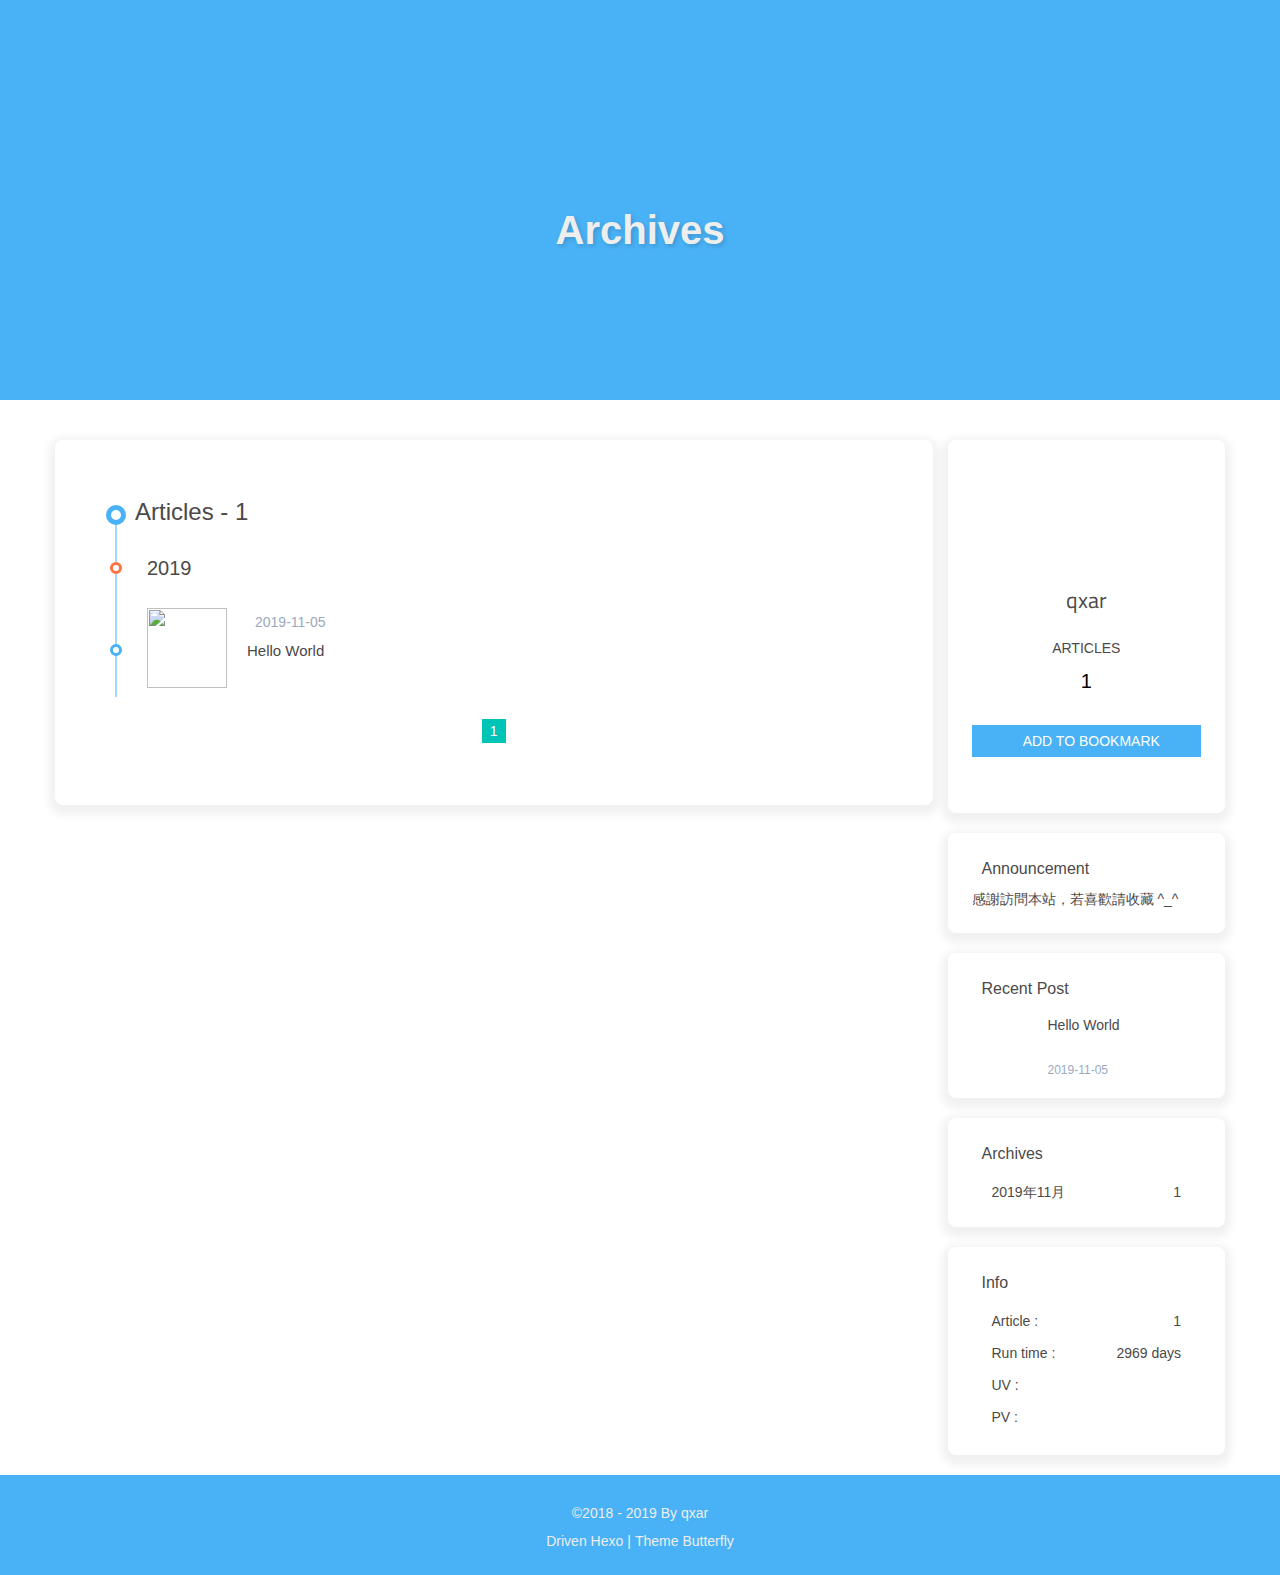
==== commit 0af034e0: "Site updated: 2019-11-06 14:59:37" ====
--- a/archives/index.html
+++ b/archives/index.html
@@ -68,5 +68,5 @@
   medium_zoom: 'false',
   Snackbar: undefined
   
-}</script></head><body><div id="header"> <div id="page-header"><span class="pull_left" id="blog_name"><a class="blog_title" id="site-name" href="/">Hexo</a></span><i class="fa fa-bars fa-fw toggle-menu pull_right close" aria-hidden="true"></i><span class="pull_right menus"><div class="menus_items"><div class="menus_item"><a class="site-page" href="/"><i class="fa-fw fa fa-home"></i><span> Home</span></a></div><div class="menus_item"><a class="site-page" href="/archives/"><i class="fa-fw fa fa-archive"></i><span> Archives</span></a></div><div class="menus_item"><a class="site-page" href="/tags/"><i class="fa-fw fa fa-tags"></i><span> Tags</span></a></div><div class="menus_item"><a class="site-page" href="/categories/"><i class="fa-fw fa fa-folder-open"></i><span> Categories</span></a></div><div class="menus_item"><a class="site-page" href="/link/"><i class="fa-fw fa fa-link"></i><span> Link</span></a></div><div class="menus_item"><a class="site-page" href="/about/"><i class="fa-fw fa fa-heart"></i><span> About</span></a></div><div class="menus_item"><a class="site-page"><i class="fa-fw fa fa-list" aria-hidden="true"></i><span> List</span><i class="fa fa-chevron-down menus-expand" aria-hidden="true"></i></a><ul class="menus_item_child"><li><a class="site-page" href="/music/"><i class="fa-fw fa fa-music"></i><span> Music</span></a></li><li><a class="site-page" href="/movies/"><i class="fa-fw fa fa-film"></i><span> Movie</span></a></li></ul></div></div></span><span class="pull_right" id="search_button"></span></div></div><div id="mobile-sidebar"><div id="menu_mask"></div><div id="mobile-sidebar-menus"><div class="mobile_author_icon"><img class="lazyload avatar_img" src="https://cdn.jsdelivr.net/gh/jerryc127/CDN@latest/Photo/avatar.png" onerror="onerror=null;src='/img/friend_404.gif'"></div><div class="mobile_post_data"><div class="mobile_data_item is_center"><div class="mobile_data_link"><a href="/archives/"><div class="headline">Articles</div><div class="length_num">6</div></a></div></div></div><hr><div class="menus_items"><div class="menus_item"><a class="site-page" href="/"><i class="fa-fw fa fa-home"></i><span> Home</span></a></div><div class="menus_item"><a class="site-page" href="/archives/"><i class="fa-fw fa fa-archive"></i><span> Archives</span></a></div><div class="menus_item"><a class="site-page" href="/tags/"><i class="fa-fw fa fa-tags"></i><span> Tags</span></a></div><div class="menus_item"><a class="site-page" href="/categories/"><i class="fa-fw fa fa-folder-open"></i><span> Categories</span></a></div><div class="menus_item"><a class="site-page" href="/link/"><i class="fa-fw fa fa-link"></i><span> Link</span></a></div><div class="menus_item"><a class="site-page" href="/about/"><i class="fa-fw fa fa-heart"></i><span> About</span></a></div><div class="menus_item"><a class="site-page"><i class="fa-fw fa fa-list" aria-hidden="true"></i><span> List</span><i class="fa fa-chevron-down menus-expand" aria-hidden="true"></i></a><ul class="menus_item_child"><li><a class="site-page" href="/music/"><i class="fa-fw fa fa-music"></i><span> Music</span></a></li><li><a class="site-page" href="/movies/"><i class="fa-fw fa fa-film"></i><span> Movie</span></a></li></ul></div></div></div></div><div id="body-wrap"><nav class="not_index_bg" id="nav"><div class="nav_bg" style="background-image: url(https://cdn.jsdelivr.net/gh/jerryc127/CDN@latest/Photo/archive.jpg)"></div><div id="page_site-info"><div id="site-title"><span class="blogtitle">Archives</span></div></div></nav><div id="content-outer"><div class="layout_page" id="content-inner"><div id="archive"><div class="article-sort-title">Articles - 6</div><div class="article-sort"><div class="article-sort-item year">2019</div><div class="article-sort-item"><div class="article-sort-img"><a class="article-sort-item__img" href="/2019/11/05/%E6%96%B0%E5%BB%BA%E6%96%87%E6%9C%AC%E6%96%87%E6%A1%A3/"><img src="https://cdn.jsdelivr.net/gh/jerryc127/CDN@latest/cover/default_bg.png"></a></div><div class="article-sort-post"><a class="article-sort-item__post" href="/2019/11/05/%E6%96%B0%E5%BB%BA%E6%96%87%E6%9C%AC%E6%96%87%E6%A1%A3/"><i class="fa fa-clock-o" aria-hidden="true"></i><time class="article-sort-item__time">2019-11-05</time><div class="article-sort-item__title">新建文本文档</div></a></div></div><div class="article-sort-item"><div class="article-sort-img"><a class="article-sort-item__img" href="/2019/11/05/hello-world/"><img src="https://cdn.jsdelivr.net/gh/jerryc127/CDN@latest/cover/default_bg.png"></a></div><div class="article-sort-post"><a class="article-sort-item__post" href="/2019/11/05/hello-world/"><i class="fa fa-clock-o" aria-hidden="true"></i><time class="article-sort-item__time">2019-11-05</time><div class="article-sort-item__title">Hello World</div></a></div></div><div class="article-sort-item year">2015</div><div class="article-sort-item"><div class="article-sort-img"><a class="article-sort-item__img" href="/2015/11/08/%E5%8F%91%E7%94%9F%E7%9A%84%E4%BA%8B%E7%9A%84%E5%8F%91%E7%94%9F%E9%83%BD%E5%8F%91%E7%94%9F/"><img src="https://cdn.jsdelivr.net/gh/jerryc127/CDN@latest/cover/default_bg.png"></a></div><div class="article-sort-post"><a class="article-sort-item__post" href="/2015/11/08/%E5%8F%91%E7%94%9F%E7%9A%84%E4%BA%8B%E7%9A%84%E5%8F%91%E7%94%9F%E9%83%BD%E5%8F%91%E7%94%9F/"><i class="fa fa-clock-o" aria-hidden="true"></i><time class="article-sort-item__time">2015-11-08</time><div class="article-sort-item__title">发生的事的发生都发生</div></a></div></div><div class="article-sort-item"><div class="article-sort-img"><a class="article-sort-item__img" href="/2015/11/08/%E6%B7%A1%E5%AE%9A%E6%B7%A1%E5%AE%9A%E6%B7%A1%E5%AE%9A%E6%B7%A1%E5%AE%9A%E6%B7%A1%E5%AE%9A%E6%B7%A1%E5%AE%9A%E6%B7%A1%E5%AE%9A/"><img src="https://cdn.jsdelivr.net/gh/jerryc127/CDN@latest/cover/default_bg.png"></a></div><div class="article-sort-post"><a class="article-sort-item__post" href="/2015/11/08/%E6%B7%A1%E5%AE%9A%E6%B7%A1%E5%AE%9A%E6%B7%A1%E5%AE%9A%E6%B7%A1%E5%AE%9A%E6%B7%A1%E5%AE%9A%E6%B7%A1%E5%AE%9A%E6%B7%A1%E5%AE%9A/"><i class="fa fa-clock-o" aria-hidden="true"></i><time class="article-sort-item__time">2015-11-08</time><div class="article-sort-item__title">淡定淡定淡定淡定淡定淡定淡定</div></a></div></div><div class="article-sort-item"><div class="article-sort-img"><a class="article-sort-item__img" href="/2015/11/08/%E8%AF%B4%E7%9A%84%E6%94%BE%E5%81%87%E4%BA%86%E6%89%8B%E6%9C%BA%E5%8F%B7%E5%8F%91%E7%A9%BA%E9%97%B4%E5%8E%BB%E6%8D%A2%E5%8D%A1%E7%BB%8F%E8%B4%B9%E5%85%AC%E5%BC%80%20-%20%E5%89%AF%E6%9C%AC/"><img src="https://cdn.jsdelivr.net/gh/jerryc127/CDN@latest/cover/default_bg.png"></a></div><div class="article-sort-post"><a class="article-sort-item__post" href="/2015/11/08/%E8%AF%B4%E7%9A%84%E6%94%BE%E5%81%87%E4%BA%86%E6%89%8B%E6%9C%BA%E5%8F%B7%E5%8F%91%E7%A9%BA%E9%97%B4%E5%8E%BB%E6%8D%A2%E5%8D%A1%E7%BB%8F%E8%B4%B9%E5%85%AC%E5%BC%80%20-%20%E5%89%AF%E6%9C%AC/"><i class="fa fa-clock-o" aria-hidden="true"></i><time class="article-sort-item__time">2015-11-08</time><div class="article-sort-item__title">说的放假了手机号发空间去换卡经费公开 - 副本</div></a></div></div><div class="article-sort-item"><div class="article-sort-img"><a class="article-sort-item__img" href="/2015/11/08/%E8%AF%B4%E7%9A%84%E6%94%BE%E5%81%87%E4%BA%86%E6%89%8B%E6%9C%BA%E5%8F%B7%E5%8F%91%E7%A9%BA%E9%97%B4%E5%8E%BB%E6%8D%A2%E5%8D%A1%E7%BB%8F%E8%B4%B9%E5%85%AC%E5%BC%80/"><img src="https://cdn.jsdelivr.net/gh/jerryc127/CDN@latest/cover/default_bg.png"></a></div><div class="article-sort-post"><a class="article-sort-item__post" href="/2015/11/08/%E8%AF%B4%E7%9A%84%E6%94%BE%E5%81%87%E4%BA%86%E6%89%8B%E6%9C%BA%E5%8F%B7%E5%8F%91%E7%A9%BA%E9%97%B4%E5%8E%BB%E6%8D%A2%E5%8D%A1%E7%BB%8F%E8%B4%B9%E5%85%AC%E5%BC%80/"><i class="fa fa-clock-o" aria-hidden="true"></i><time class="article-sort-item__time">2015-11-08</time><div class="article-sort-item__title">说的放假了手机号发空间去换卡经费公开</div></a></div></div></div><nav id="pagination"><div class="pagination"><span class="page-number current">1</span></div></nav></div><div class="aside_content" id="aside_content"><div class="card_widget card-author"><div class="card-content"><div class="post_data"><div class="data-item is_center"><img class="lazyload avatar_img" src="https://cdn.jsdelivr.net/gh/jerryc127/CDN@latest/Photo/avatar.png" onerror="onerror=null;src='/img/friend_404.gif'"><p class="author-info__name is_center">qxar</p><p class="author-info__description is_center"></p></div></div><div class="post_data data_config"><div class="data-item is_center"><div class="data_link"><a href="/archives/"><p class="headline">Articles</p><p class="length_num">6</p></a></div></div></div><div class="post_data is_center"><a class="data-item bookmark bookmarke--primary bookmark--animated" id="bookmark-it" href="javascript:;" title="Add to bookmark" target="_self"><i class="fa fa-bookmark" aria-hidden="true"></i><span>Add to bookmark</span></a></div><div class="post_data data_config"><div id="aside-social-icons"> <a class="social-icon data-item" href="https://github.com/jerryc127" target="_blank"><i class="fa fa-github"></i></a><a class="social-icon data-item" href="mailto:xxxxxxxx@gmail.com" target="_blank"><i class="fa fa-envelope"></i></a><a class="social-icon data-item" href="/atom.xml" target="_blank"><i class="fa fa-rss"></i></a></div></div></div></div><div class="card_widget card-announcement"><div class="card-content"><div class="item_headline"><i class="fa fa-bullhorn card-announcement-animation" aria-hidden="true"></i><span>Announcement</span></div><div class="announcement_content">感謝訪問本站，若喜歡請收藏 ^_^</div></div></div><div class="card_widget card-recent-post"><div class="card-content"><div class="item_headline"><i class="fa fa-history" aria-hidden="true"></i><span>Recent Post</span></div><div class="aside_recent_item"><div class="aside_recent_post"><a href="/2019/11/05/%E6%96%B0%E5%BB%BA%E6%96%87%E6%9C%AC%E6%96%87%E6%A1%A3/"><div class="aside_post_cover"><img class="aside_post_bg lazyload" data-src="https://cdn.jsdelivr.net/gh/jerryc127/CDN@latest/cover/default_bg.png" onerror="onerror=null;src='/img/404.jpg'" title="新建文本文档"></div><div id="aside_title"><div class="aside_post_title" href="/2019/11/05/%E6%96%B0%E5%BB%BA%E6%96%87%E6%9C%AC%E6%96%87%E6%A1%A3/" title="新建文本文档">新建文本文档</div><time class="aside_post_meta post-meta__date">2019-11-05</time></div></a></div><div class="aside_recent_post"><a href="/2019/11/05/hello-world/"><div class="aside_post_cover"><img class="aside_post_bg lazyload" data-src="https://cdn.jsdelivr.net/gh/jerryc127/CDN@latest/cover/default_bg.png" onerror="onerror=null;src='/img/404.jpg'" title="Hello World"></div><div id="aside_title"><div class="aside_post_title" href="/2019/11/05/hello-world/" title="Hello World">Hello World</div><time class="aside_post_meta post-meta__date">2019-11-05</time></div></a></div><div class="aside_recent_post"><a href="/2015/11/08/%E5%8F%91%E7%94%9F%E7%9A%84%E4%BA%8B%E7%9A%84%E5%8F%91%E7%94%9F%E9%83%BD%E5%8F%91%E7%94%9F/"><div class="aside_post_cover"><img class="aside_post_bg lazyload" data-src="https://cdn.jsdelivr.net/gh/jerryc127/CDN@latest/cover/default_bg.png" onerror="onerror=null;src='/img/404.jpg'" title="发生的事的发生都发生"></div><div id="aside_title"><div class="aside_post_title" href="/2015/11/08/%E5%8F%91%E7%94%9F%E7%9A%84%E4%BA%8B%E7%9A%84%E5%8F%91%E7%94%9F%E9%83%BD%E5%8F%91%E7%94%9F/" title="发生的事的发生都发生">发生的事的发生都发生</div><time class="aside_post_meta post-meta__date">2015-11-08</time></div></a></div><div class="aside_recent_post"><a href="/2015/11/08/%E6%B7%A1%E5%AE%9A%E6%B7%A1%E5%AE%9A%E6%B7%A1%E5%AE%9A%E6%B7%A1%E5%AE%9A%E6%B7%A1%E5%AE%9A%E6%B7%A1%E5%AE%9A%E6%B7%A1%E5%AE%9A/"><div class="aside_post_cover"><img class="aside_post_bg lazyload" data-src="https://cdn.jsdelivr.net/gh/jerryc127/CDN@latest/cover/default_bg.png" onerror="onerror=null;src='/img/404.jpg'" title="淡定淡定淡定淡定淡定淡定淡定"></div><div id="aside_title"><div class="aside_post_title" href="/2015/11/08/%E6%B7%A1%E5%AE%9A%E6%B7%A1%E5%AE%9A%E6%B7%A1%E5%AE%9A%E6%B7%A1%E5%AE%9A%E6%B7%A1%E5%AE%9A%E6%B7%A1%E5%AE%9A%E6%B7%A1%E5%AE%9A/" title="淡定淡定淡定淡定淡定淡定淡定">淡定淡定淡定淡定淡定淡定淡定</div><time class="aside_post_meta post-meta__date">2015-11-08</time></div></a></div><div class="aside_recent_post"><a href="/2015/11/08/%E8%AF%B4%E7%9A%84%E6%94%BE%E5%81%87%E4%BA%86%E6%89%8B%E6%9C%BA%E5%8F%B7%E5%8F%91%E7%A9%BA%E9%97%B4%E5%8E%BB%E6%8D%A2%E5%8D%A1%E7%BB%8F%E8%B4%B9%E5%85%AC%E5%BC%80%20-%20%E5%89%AF%E6%9C%AC/"><div class="aside_post_cover"><img class="aside_post_bg lazyload" data-src="https://cdn.jsdelivr.net/gh/jerryc127/CDN@latest/cover/default_bg.png" onerror="onerror=null;src='/img/404.jpg'" title="说的放假了手机号发空间去换卡经费公开 - 副本"></div><div id="aside_title"><div class="aside_post_title" href="/2015/11/08/%E8%AF%B4%E7%9A%84%E6%94%BE%E5%81%87%E4%BA%86%E6%89%8B%E6%9C%BA%E5%8F%B7%E5%8F%91%E7%A9%BA%E9%97%B4%E5%8E%BB%E6%8D%A2%E5%8D%A1%E7%BB%8F%E8%B4%B9%E5%85%AC%E5%BC%80%20-%20%E5%89%AF%E6%9C%AC/" title="说的放假了手机号发空间去换卡经费公开 - 副本">说的放假了手机号发空间去换卡经费公开 - 副本</div><time class="aside_post_meta post-meta__date">2015-11-08</time></div></a></div></div></div></div><div class="card_widget card-archives"><div class="card-content"><div class="item_headline"><i class="fa fa-archive" aria-hidden="true"></i><span>Archives</span></div><div class="archives_item"><ul class="archive-list"><li class="archive-list-item"><a class="archive-list-link" href="/archives/2019/11/">2019年11月<span class="archive-list-count">2</span></a></li><li class="archive-list-item"><a class="archive-list-link" href="/archives/2015/11/">2015年11月<span class="archive-list-count">4</span></a></li></ul></div></div></div><div class="card_widget card-webinfo"><div class="card-content"><div class="item_headline"><i class="fa fa-line-chart" aria-hidden="true"></i><span>Info</span></div><div class="webinfo"><div class="webinfo_item"><div class="webinfo_article_name">Article :</div><div class="webinfo_article_count">6</div></div><div class="webinfo_item"><div class="webinfo_runtime_name">Run time :</div><div class="webinfo_runtime_count" id="webinfo_runtime_count"></div><script id="runtionshow" src="/js/runtimeshow.js" start_date="6/7/2018 00:00:00">      </script></div><div class="webinfo_item">      <div class="webinfo_site_uv_name">UV :</div><div class="webinfo_site_uv_count" id="busuanzi_value_site_uv"></div></div><div class="webinfo_item"><div class="webinfo_site_name">PV :</div><div class="webinfo_site_pv_count" id="busuanzi_value_site_pv"></div></div></div></div></div></div></div></div><footer id="footer"><div id="footer-wrap"><div class="copyright">&copy;2018 - 2019 By qxar</div><div class="framework-info"><span>Driven </span><a href="http://hexo.io" target="_blank" rel="noopener"><span>Hexo</span></a><span class="footer-separator">|</span><span>Theme </span><a href="https://github.com/jerryc127/hexo-theme-butterfly" target="_blank" rel="noopener"><span>Butterfly</span></a></div></div></footer></div><section class="rightside" id="rightside"><div id="rightside-config-hide"><i class="fa fa-plus" id="font_plus" title="Increase font size"></i><i class="fa fa-minus" id="font_minus" title="Decrease font size"></i><a class="translate_chn_to_cht" id="translateLink" href="javascript:translatePage();" title="Traditional Chinese and Simplified Chinese Conversion" target="_self">繁</a><i class="darkmode fa fa-moon-o" id="darkmode" title="Dark Mode"></i></div><div id="rightside-config-show"><div id="rightside_config" title="Setting"><i class="fa fa-cog" aria-hidden="true"></i></div><i class="fa fa-arrow-up" id="go-up" title="Back to top" aria-hidden="true"></i></div></section><script src="https://cdn.jsdelivr.net/npm/jquery@latest/dist/jquery.min.js"></script><script src="/js/utils.js"></script><script src="/js/main.js"></script><script src="https://cdn.jsdelivr.net/npm/@fancyapps/fancybox@latest/dist/jquery.fancybox.min.js"></script><script src="/js/tw_cn.js"></script><script>translateInitilization()
+}</script></head><body><div id="header"> <div id="page-header"><span class="pull_left" id="blog_name"><a class="blog_title" id="site-name" href="/">Hexo</a></span><i class="fa fa-bars fa-fw toggle-menu pull_right close" aria-hidden="true"></i><span class="pull_right menus"><div class="menus_items"><div class="menus_item"><a class="site-page" href="/"><i class="fa-fw fa fa-home"></i><span> Home</span></a></div><div class="menus_item"><a class="site-page" href="/archives/"><i class="fa-fw fa fa-archive"></i><span> Archives</span></a></div><div class="menus_item"><a class="site-page" href="/tags/"><i class="fa-fw fa fa-tags"></i><span> Tags</span></a></div><div class="menus_item"><a class="site-page" href="/categories/"><i class="fa-fw fa fa-folder-open"></i><span> Categories</span></a></div><div class="menus_item"><a class="site-page" href="/link/"><i class="fa-fw fa fa-link"></i><span> Link</span></a></div><div class="menus_item"><a class="site-page" href="/about/"><i class="fa-fw fa fa-heart"></i><span> About</span></a></div><div class="menus_item"><a class="site-page"><i class="fa-fw fa fa-list" aria-hidden="true"></i><span> List</span><i class="fa fa-chevron-down menus-expand" aria-hidden="true"></i></a><ul class="menus_item_child"><li><a class="site-page" href="/music/"><i class="fa-fw fa fa-music"></i><span> Music</span></a></li><li><a class="site-page" href="/movies/"><i class="fa-fw fa fa-film"></i><span> Movie</span></a></li></ul></div></div></span><span class="pull_right" id="search_button"></span></div></div><div id="mobile-sidebar"><div id="menu_mask"></div><div id="mobile-sidebar-menus"><div class="mobile_author_icon"><img class="lazyload avatar_img" src="https://cdn.jsdelivr.net/gh/jerryc127/CDN@latest/Photo/avatar.png" onerror="onerror=null;src='/img/friend_404.gif'"></div><div class="mobile_post_data"><div class="mobile_data_item is_center"><div class="mobile_data_link"><a href="/archives/"><div class="headline">Articles</div><div class="length_num">1</div></a></div></div></div><hr><div class="menus_items"><div class="menus_item"><a class="site-page" href="/"><i class="fa-fw fa fa-home"></i><span> Home</span></a></div><div class="menus_item"><a class="site-page" href="/archives/"><i class="fa-fw fa fa-archive"></i><span> Archives</span></a></div><div class="menus_item"><a class="site-page" href="/tags/"><i class="fa-fw fa fa-tags"></i><span> Tags</span></a></div><div class="menus_item"><a class="site-page" href="/categories/"><i class="fa-fw fa fa-folder-open"></i><span> Categories</span></a></div><div class="menus_item"><a class="site-page" href="/link/"><i class="fa-fw fa fa-link"></i><span> Link</span></a></div><div class="menus_item"><a class="site-page" href="/about/"><i class="fa-fw fa fa-heart"></i><span> About</span></a></div><div class="menus_item"><a class="site-page"><i class="fa-fw fa fa-list" aria-hidden="true"></i><span> List</span><i class="fa fa-chevron-down menus-expand" aria-hidden="true"></i></a><ul class="menus_item_child"><li><a class="site-page" href="/music/"><i class="fa-fw fa fa-music"></i><span> Music</span></a></li><li><a class="site-page" href="/movies/"><i class="fa-fw fa fa-film"></i><span> Movie</span></a></li></ul></div></div></div></div><div id="body-wrap"><nav class="not_index_bg" id="nav"><div class="nav_bg" style="background-image: url(https://cdn.jsdelivr.net/gh/jerryc127/CDN@latest/Photo/archive.jpg)"></div><div id="page_site-info"><div id="site-title"><span class="blogtitle">Archives</span></div></div></nav><div id="content-outer"><div class="layout_page" id="content-inner"><div id="archive"><div class="article-sort-title">Articles - 1</div><div class="article-sort"><div class="article-sort-item year">2019</div><div class="article-sort-item"><div class="article-sort-img"><a class="article-sort-item__img" href="/2019/11/05/hello-world/"><img src="https://cdn.jsdelivr.net/gh/jerryc127/CDN@latest/cover/default_bg.png"></a></div><div class="article-sort-post"><a class="article-sort-item__post" href="/2019/11/05/hello-world/"><i class="fa fa-clock-o" aria-hidden="true"></i><time class="article-sort-item__time">2019-11-05</time><div class="article-sort-item__title">Hello World</div></a></div></div></div><nav id="pagination"><div class="pagination"><span class="page-number current">1</span></div></nav></div><div class="aside_content" id="aside_content"><div class="card_widget card-author"><div class="card-content"><div class="post_data"><div class="data-item is_center"><img class="lazyload avatar_img" src="https://cdn.jsdelivr.net/gh/jerryc127/CDN@latest/Photo/avatar.png" onerror="onerror=null;src='/img/friend_404.gif'"><p class="author-info__name is_center">qxar</p><p class="author-info__description is_center"></p></div></div><div class="post_data data_config"><div class="data-item is_center"><div class="data_link"><a href="/archives/"><p class="headline">Articles</p><p class="length_num">1</p></a></div></div></div><div class="post_data is_center"><a class="data-item bookmark bookmarke--primary bookmark--animated" id="bookmark-it" href="javascript:;" title="Add to bookmark" target="_self"><i class="fa fa-bookmark" aria-hidden="true"></i><span>Add to bookmark</span></a></div><div class="post_data data_config"><div id="aside-social-icons"> <a class="social-icon data-item" href="https://github.com/jerryc127" target="_blank"><i class="fa fa-github"></i></a><a class="social-icon data-item" href="mailto:xxxxxxxx@gmail.com" target="_blank"><i class="fa fa-envelope"></i></a><a class="social-icon data-item" href="/atom.xml" target="_blank"><i class="fa fa-rss"></i></a></div></div></div></div><div class="card_widget card-announcement"><div class="card-content"><div class="item_headline"><i class="fa fa-bullhorn card-announcement-animation" aria-hidden="true"></i><span>Announcement</span></div><div class="announcement_content">感謝訪問本站，若喜歡請收藏 ^_^</div></div></div><div class="card_widget card-recent-post"><div class="card-content"><div class="item_headline"><i class="fa fa-history" aria-hidden="true"></i><span>Recent Post</span></div><div class="aside_recent_item"><div class="aside_recent_post"><a href="/2019/11/05/hello-world/"><div class="aside_post_cover"><img class="aside_post_bg lazyload" data-src="https://cdn.jsdelivr.net/gh/jerryc127/CDN@latest/cover/default_bg.png" onerror="onerror=null;src='/img/404.jpg'" title="Hello World"></div><div id="aside_title"><div class="aside_post_title" href="/2019/11/05/hello-world/" title="Hello World">Hello World</div><time class="aside_post_meta post-meta__date">2019-11-05</time></div></a></div></div></div></div><div class="card_widget card-archives"><div class="card-content"><div class="item_headline"><i class="fa fa-archive" aria-hidden="true"></i><span>Archives</span></div><div class="archives_item"><ul class="archive-list"><li class="archive-list-item"><a class="archive-list-link" href="/archives/2019/11/">2019年11月<span class="archive-list-count">1</span></a></li></ul></div></div></div><div class="card_widget card-webinfo"><div class="card-content"><div class="item_headline"><i class="fa fa-line-chart" aria-hidden="true"></i><span>Info</span></div><div class="webinfo"><div class="webinfo_item"><div class="webinfo_article_name">Article :</div><div class="webinfo_article_count">1</div></div><div class="webinfo_item"><div class="webinfo_runtime_name">Run time :</div><div class="webinfo_runtime_count" id="webinfo_runtime_count"></div><script id="runtionshow" src="/js/runtimeshow.js" start_date="6/7/2018 00:00:00">      </script></div><div class="webinfo_item">      <div class="webinfo_site_uv_name">UV :</div><div class="webinfo_site_uv_count" id="busuanzi_value_site_uv"></div></div><div class="webinfo_item"><div class="webinfo_site_name">PV :</div><div class="webinfo_site_pv_count" id="busuanzi_value_site_pv"></div></div></div></div></div></div></div></div><footer id="footer"><div id="footer-wrap"><div class="copyright">&copy;2018 - 2019 By qxar</div><div class="framework-info"><span>Driven </span><a href="http://hexo.io" target="_blank" rel="noopener"><span>Hexo</span></a><span class="footer-separator">|</span><span>Theme </span><a href="https://github.com/jerryc127/hexo-theme-butterfly" target="_blank" rel="noopener"><span>Butterfly</span></a></div></div></footer></div><section class="rightside" id="rightside"><div id="rightside-config-hide"><i class="fa fa-plus" id="font_plus" title="Increase font size"></i><i class="fa fa-minus" id="font_minus" title="Decrease font size"></i><a class="translate_chn_to_cht" id="translateLink" href="javascript:translatePage();" title="Traditional Chinese and Simplified Chinese Conversion" target="_self">繁</a><i class="darkmode fa fa-moon-o" id="darkmode" title="Dark Mode"></i></div><div id="rightside-config-show"><div id="rightside_config" title="Setting"><i class="fa fa-cog" aria-hidden="true"></i></div><i class="fa fa-arrow-up" id="go-up" title="Back to top" aria-hidden="true"></i></div></section><script src="https://cdn.jsdelivr.net/npm/jquery@latest/dist/jquery.min.js"></script><script src="/js/utils.js"></script><script src="/js/main.js"></script><script src="https://cdn.jsdelivr.net/npm/@fancyapps/fancybox@latest/dist/jquery.fancybox.min.js"></script><script src="/js/tw_cn.js"></script><script>translateInitilization()
 </script><script async src="//busuanzi.ibruce.info/busuanzi/2.3/busuanzi.pure.mini.js"></script><script src="https://cdn.jsdelivr.net/npm/instant.page@latest/instantpage.min.js" type="module"></script><script src="https://cdn.jsdelivr.net/npm/lazysizes@latest/lazysizes.min.js" async=""></script></body></html>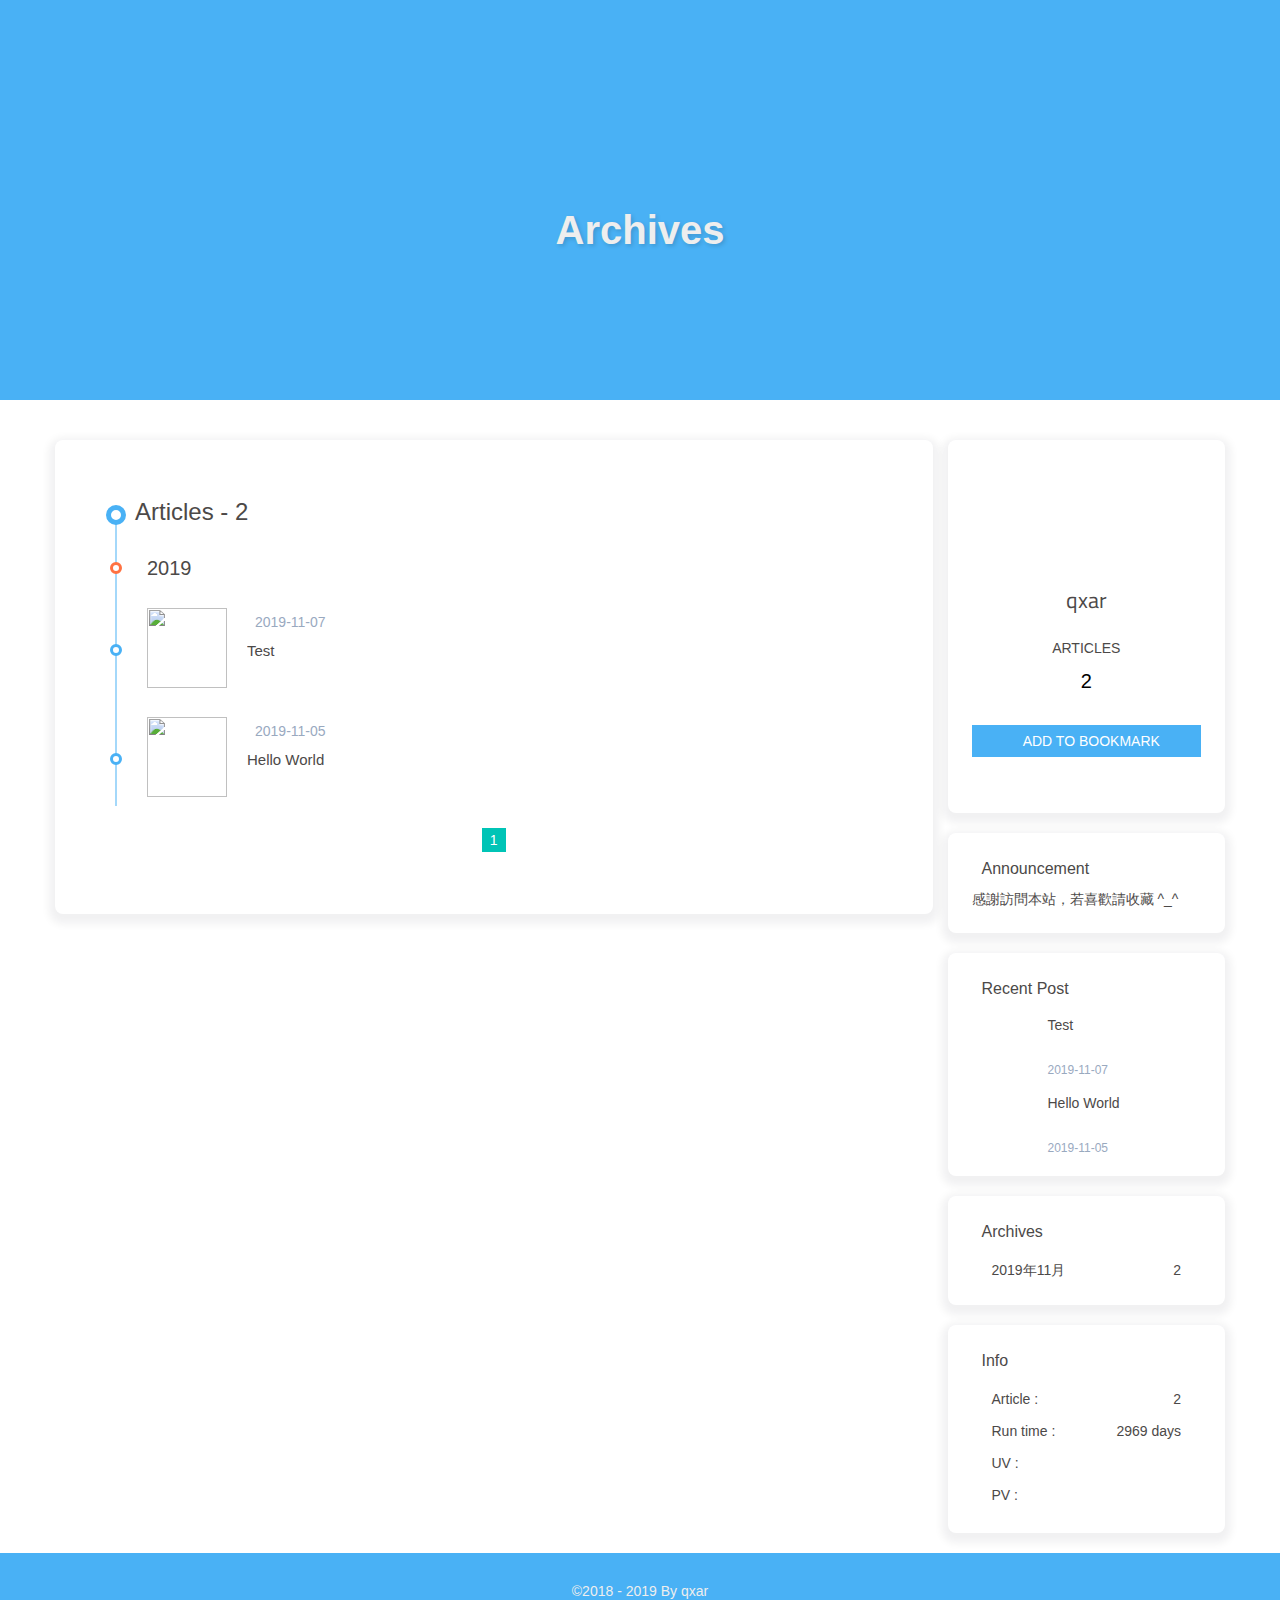
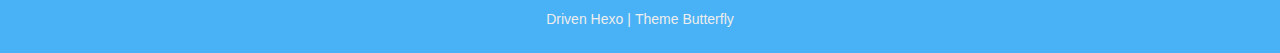
==== commit b78436a5: "Site updated: 2019-11-07 15:41:43" ====
--- a/archives/index.html
+++ b/archives/index.html
@@ -68,5 +68,5 @@
   medium_zoom: 'false',
   Snackbar: undefined
   
-}</script></head><body><div id="header"> <div id="page-header"><span class="pull_left" id="blog_name"><a class="blog_title" id="site-name" href="/">Hexo</a></span><i class="fa fa-bars fa-fw toggle-menu pull_right close" aria-hidden="true"></i><span class="pull_right menus"><div class="menus_items"><div class="menus_item"><a class="site-page" href="/"><i class="fa-fw fa fa-home"></i><span> Home</span></a></div><div class="menus_item"><a class="site-page" href="/archives/"><i class="fa-fw fa fa-archive"></i><span> Archives</span></a></div><div class="menus_item"><a class="site-page" href="/tags/"><i class="fa-fw fa fa-tags"></i><span> Tags</span></a></div><div class="menus_item"><a class="site-page" href="/categories/"><i class="fa-fw fa fa-folder-open"></i><span> Categories</span></a></div><div class="menus_item"><a class="site-page" href="/link/"><i class="fa-fw fa fa-link"></i><span> Link</span></a></div><div class="menus_item"><a class="site-page" href="/about/"><i class="fa-fw fa fa-heart"></i><span> About</span></a></div><div class="menus_item"><a class="site-page"><i class="fa-fw fa fa-list" aria-hidden="true"></i><span> List</span><i class="fa fa-chevron-down menus-expand" aria-hidden="true"></i></a><ul class="menus_item_child"><li><a class="site-page" href="/music/"><i class="fa-fw fa fa-music"></i><span> Music</span></a></li><li><a class="site-page" href="/movies/"><i class="fa-fw fa fa-film"></i><span> Movie</span></a></li></ul></div></div></span><span class="pull_right" id="search_button"></span></div></div><div id="mobile-sidebar"><div id="menu_mask"></div><div id="mobile-sidebar-menus"><div class="mobile_author_icon"><img class="lazyload avatar_img" src="https://cdn.jsdelivr.net/gh/jerryc127/CDN@latest/Photo/avatar.png" onerror="onerror=null;src='/img/friend_404.gif'"></div><div class="mobile_post_data"><div class="mobile_data_item is_center"><div class="mobile_data_link"><a href="/archives/"><div class="headline">Articles</div><div class="length_num">1</div></a></div></div></div><hr><div class="menus_items"><div class="menus_item"><a class="site-page" href="/"><i class="fa-fw fa fa-home"></i><span> Home</span></a></div><div class="menus_item"><a class="site-page" href="/archives/"><i class="fa-fw fa fa-archive"></i><span> Archives</span></a></div><div class="menus_item"><a class="site-page" href="/tags/"><i class="fa-fw fa fa-tags"></i><span> Tags</span></a></div><div class="menus_item"><a class="site-page" href="/categories/"><i class="fa-fw fa fa-folder-open"></i><span> Categories</span></a></div><div class="menus_item"><a class="site-page" href="/link/"><i class="fa-fw fa fa-link"></i><span> Link</span></a></div><div class="menus_item"><a class="site-page" href="/about/"><i class="fa-fw fa fa-heart"></i><span> About</span></a></div><div class="menus_item"><a class="site-page"><i class="fa-fw fa fa-list" aria-hidden="true"></i><span> List</span><i class="fa fa-chevron-down menus-expand" aria-hidden="true"></i></a><ul class="menus_item_child"><li><a class="site-page" href="/music/"><i class="fa-fw fa fa-music"></i><span> Music</span></a></li><li><a class="site-page" href="/movies/"><i class="fa-fw fa fa-film"></i><span> Movie</span></a></li></ul></div></div></div></div><div id="body-wrap"><nav class="not_index_bg" id="nav"><div class="nav_bg" style="background-image: url(https://cdn.jsdelivr.net/gh/jerryc127/CDN@latest/Photo/archive.jpg)"></div><div id="page_site-info"><div id="site-title"><span class="blogtitle">Archives</span></div></div></nav><div id="content-outer"><div class="layout_page" id="content-inner"><div id="archive"><div class="article-sort-title">Articles - 1</div><div class="article-sort"><div class="article-sort-item year">2019</div><div class="article-sort-item"><div class="article-sort-img"><a class="article-sort-item__img" href="/2019/11/05/hello-world/"><img src="https://cdn.jsdelivr.net/gh/jerryc127/CDN@latest/cover/default_bg.png"></a></div><div class="article-sort-post"><a class="article-sort-item__post" href="/2019/11/05/hello-world/"><i class="fa fa-clock-o" aria-hidden="true"></i><time class="article-sort-item__time">2019-11-05</time><div class="article-sort-item__title">Hello World</div></a></div></div></div><nav id="pagination"><div class="pagination"><span class="page-number current">1</span></div></nav></div><div class="aside_content" id="aside_content"><div class="card_widget card-author"><div class="card-content"><div class="post_data"><div class="data-item is_center"><img class="lazyload avatar_img" src="https://cdn.jsdelivr.net/gh/jerryc127/CDN@latest/Photo/avatar.png" onerror="onerror=null;src='/img/friend_404.gif'"><p class="author-info__name is_center">qxar</p><p class="author-info__description is_center"></p></div></div><div class="post_data data_config"><div class="data-item is_center"><div class="data_link"><a href="/archives/"><p class="headline">Articles</p><p class="length_num">1</p></a></div></div></div><div class="post_data is_center"><a class="data-item bookmark bookmarke--primary bookmark--animated" id="bookmark-it" href="javascript:;" title="Add to bookmark" target="_self"><i class="fa fa-bookmark" aria-hidden="true"></i><span>Add to bookmark</span></a></div><div class="post_data data_config"><div id="aside-social-icons"> <a class="social-icon data-item" href="https://github.com/jerryc127" target="_blank"><i class="fa fa-github"></i></a><a class="social-icon data-item" href="mailto:xxxxxxxx@gmail.com" target="_blank"><i class="fa fa-envelope"></i></a><a class="social-icon data-item" href="/atom.xml" target="_blank"><i class="fa fa-rss"></i></a></div></div></div></div><div class="card_widget card-announcement"><div class="card-content"><div class="item_headline"><i class="fa fa-bullhorn card-announcement-animation" aria-hidden="true"></i><span>Announcement</span></div><div class="announcement_content">感謝訪問本站，若喜歡請收藏 ^_^</div></div></div><div class="card_widget card-recent-post"><div class="card-content"><div class="item_headline"><i class="fa fa-history" aria-hidden="true"></i><span>Recent Post</span></div><div class="aside_recent_item"><div class="aside_recent_post"><a href="/2019/11/05/hello-world/"><div class="aside_post_cover"><img class="aside_post_bg lazyload" data-src="https://cdn.jsdelivr.net/gh/jerryc127/CDN@latest/cover/default_bg.png" onerror="onerror=null;src='/img/404.jpg'" title="Hello World"></div><div id="aside_title"><div class="aside_post_title" href="/2019/11/05/hello-world/" title="Hello World">Hello World</div><time class="aside_post_meta post-meta__date">2019-11-05</time></div></a></div></div></div></div><div class="card_widget card-archives"><div class="card-content"><div class="item_headline"><i class="fa fa-archive" aria-hidden="true"></i><span>Archives</span></div><div class="archives_item"><ul class="archive-list"><li class="archive-list-item"><a class="archive-list-link" href="/archives/2019/11/">2019年11月<span class="archive-list-count">1</span></a></li></ul></div></div></div><div class="card_widget card-webinfo"><div class="card-content"><div class="item_headline"><i class="fa fa-line-chart" aria-hidden="true"></i><span>Info</span></div><div class="webinfo"><div class="webinfo_item"><div class="webinfo_article_name">Article :</div><div class="webinfo_article_count">1</div></div><div class="webinfo_item"><div class="webinfo_runtime_name">Run time :</div><div class="webinfo_runtime_count" id="webinfo_runtime_count"></div><script id="runtionshow" src="/js/runtimeshow.js" start_date="6/7/2018 00:00:00">      </script></div><div class="webinfo_item">      <div class="webinfo_site_uv_name">UV :</div><div class="webinfo_site_uv_count" id="busuanzi_value_site_uv"></div></div><div class="webinfo_item"><div class="webinfo_site_name">PV :</div><div class="webinfo_site_pv_count" id="busuanzi_value_site_pv"></div></div></div></div></div></div></div></div><footer id="footer"><div id="footer-wrap"><div class="copyright">&copy;2018 - 2019 By qxar</div><div class="framework-info"><span>Driven </span><a href="http://hexo.io" target="_blank" rel="noopener"><span>Hexo</span></a><span class="footer-separator">|</span><span>Theme </span><a href="https://github.com/jerryc127/hexo-theme-butterfly" target="_blank" rel="noopener"><span>Butterfly</span></a></div></div></footer></div><section class="rightside" id="rightside"><div id="rightside-config-hide"><i class="fa fa-plus" id="font_plus" title="Increase font size"></i><i class="fa fa-minus" id="font_minus" title="Decrease font size"></i><a class="translate_chn_to_cht" id="translateLink" href="javascript:translatePage();" title="Traditional Chinese and Simplified Chinese Conversion" target="_self">繁</a><i class="darkmode fa fa-moon-o" id="darkmode" title="Dark Mode"></i></div><div id="rightside-config-show"><div id="rightside_config" title="Setting"><i class="fa fa-cog" aria-hidden="true"></i></div><i class="fa fa-arrow-up" id="go-up" title="Back to top" aria-hidden="true"></i></div></section><script src="https://cdn.jsdelivr.net/npm/jquery@latest/dist/jquery.min.js"></script><script src="/js/utils.js"></script><script src="/js/main.js"></script><script src="https://cdn.jsdelivr.net/npm/@fancyapps/fancybox@latest/dist/jquery.fancybox.min.js"></script><script src="/js/tw_cn.js"></script><script>translateInitilization()
+}</script></head><body><div id="header"> <div id="page-header"><span class="pull_left" id="blog_name"><a class="blog_title" id="site-name" href="/">Hexo</a></span><i class="fa fa-bars fa-fw toggle-menu pull_right close" aria-hidden="true"></i><span class="pull_right menus"><div class="menus_items"><div class="menus_item"><a class="site-page" href="/"><i class="fa-fw fa fa-home"></i><span> Home</span></a></div><div class="menus_item"><a class="site-page" href="/archives/"><i class="fa-fw fa fa-archive"></i><span> Archives</span></a></div><div class="menus_item"><a class="site-page" href="/tags/"><i class="fa-fw fa fa-tags"></i><span> Tags</span></a></div><div class="menus_item"><a class="site-page" href="/categories/"><i class="fa-fw fa fa-folder-open"></i><span> Categories</span></a></div><div class="menus_item"><a class="site-page" href="/link/"><i class="fa-fw fa fa-link"></i><span> Link</span></a></div><div class="menus_item"><a class="site-page" href="/about/"><i class="fa-fw fa fa-heart"></i><span> About</span></a></div><div class="menus_item"><a class="site-page"><i class="fa-fw fa fa-list" aria-hidden="true"></i><span> List</span><i class="fa fa-chevron-down menus-expand" aria-hidden="true"></i></a><ul class="menus_item_child"><li><a class="site-page" href="/music/"><i class="fa-fw fa fa-music"></i><span> Music</span></a></li><li><a class="site-page" href="/movies/"><i class="fa-fw fa fa-film"></i><span> Movie</span></a></li></ul></div></div></span><span class="pull_right" id="search_button"></span></div></div><div id="mobile-sidebar"><div id="menu_mask"></div><div id="mobile-sidebar-menus"><div class="mobile_author_icon"><img class="lazyload avatar_img" src="https://cdn.jsdelivr.net/gh/jerryc127/CDN@latest/Photo/avatar.png" onerror="onerror=null;src='/img/friend_404.gif'"></div><div class="mobile_post_data"><div class="mobile_data_item is_center"><div class="mobile_data_link"><a href="/archives/"><div class="headline">Articles</div><div class="length_num">2</div></a></div></div></div><hr><div class="menus_items"><div class="menus_item"><a class="site-page" href="/"><i class="fa-fw fa fa-home"></i><span> Home</span></a></div><div class="menus_item"><a class="site-page" href="/archives/"><i class="fa-fw fa fa-archive"></i><span> Archives</span></a></div><div class="menus_item"><a class="site-page" href="/tags/"><i class="fa-fw fa fa-tags"></i><span> Tags</span></a></div><div class="menus_item"><a class="site-page" href="/categories/"><i class="fa-fw fa fa-folder-open"></i><span> Categories</span></a></div><div class="menus_item"><a class="site-page" href="/link/"><i class="fa-fw fa fa-link"></i><span> Link</span></a></div><div class="menus_item"><a class="site-page" href="/about/"><i class="fa-fw fa fa-heart"></i><span> About</span></a></div><div class="menus_item"><a class="site-page"><i class="fa-fw fa fa-list" aria-hidden="true"></i><span> List</span><i class="fa fa-chevron-down menus-expand" aria-hidden="true"></i></a><ul class="menus_item_child"><li><a class="site-page" href="/music/"><i class="fa-fw fa fa-music"></i><span> Music</span></a></li><li><a class="site-page" href="/movies/"><i class="fa-fw fa fa-film"></i><span> Movie</span></a></li></ul></div></div></div></div><div id="body-wrap"><nav class="not_index_bg" id="nav"><div class="nav_bg" style="background-image: url(https://cdn.jsdelivr.net/gh/jerryc127/CDN@latest/Photo/archive.jpg)"></div><div id="page_site-info"><div id="site-title"><span class="blogtitle">Archives</span></div></div></nav><div id="content-outer"><div class="layout_page" id="content-inner"><div id="archive"><div class="article-sort-title">Articles - 2</div><div class="article-sort"><div class="article-sort-item year">2019</div><div class="article-sort-item"><div class="article-sort-img"><a class="article-sort-item__img" href="/2019/11/07/Test/"><img src="https://cdn.jsdelivr.net/gh/jerryc127/CDN@latest/cover/default_bg.png"></a></div><div class="article-sort-post"><a class="article-sort-item__post" href="/2019/11/07/Test/"><i class="fa fa-clock-o" aria-hidden="true"></i><time class="article-sort-item__time">2019-11-07</time><div class="article-sort-item__title">Test</div></a></div></div><div class="article-sort-item"><div class="article-sort-img"><a class="article-sort-item__img" href="/2019/11/05/hello-world/"><img src="https://cdn.jsdelivr.net/gh/jerryc127/CDN@latest/cover/default_bg.png"></a></div><div class="article-sort-post"><a class="article-sort-item__post" href="/2019/11/05/hello-world/"><i class="fa fa-clock-o" aria-hidden="true"></i><time class="article-sort-item__time">2019-11-05</time><div class="article-sort-item__title">Hello World</div></a></div></div></div><nav id="pagination"><div class="pagination"><span class="page-number current">1</span></div></nav></div><div class="aside_content" id="aside_content"><div class="card_widget card-author"><div class="card-content"><div class="post_data"><div class="data-item is_center"><img class="lazyload avatar_img" src="https://cdn.jsdelivr.net/gh/jerryc127/CDN@latest/Photo/avatar.png" onerror="onerror=null;src='/img/friend_404.gif'"><p class="author-info__name is_center">qxar</p><p class="author-info__description is_center"></p></div></div><div class="post_data data_config"><div class="data-item is_center"><div class="data_link"><a href="/archives/"><p class="headline">Articles</p><p class="length_num">2</p></a></div></div></div><div class="post_data is_center"><a class="data-item bookmark bookmarke--primary bookmark--animated" id="bookmark-it" href="javascript:;" title="Add to bookmark" target="_self"><i class="fa fa-bookmark" aria-hidden="true"></i><span>Add to bookmark</span></a></div><div class="post_data data_config"><div id="aside-social-icons"> <a class="social-icon data-item" href="https://github.com/jerryc127" target="_blank"><i class="fa fa-github"></i></a><a class="social-icon data-item" href="mailto:xxxxxxxx@gmail.com" target="_blank"><i class="fa fa-envelope"></i></a><a class="social-icon data-item" href="/atom.xml" target="_blank"><i class="fa fa-rss"></i></a></div></div></div></div><div class="card_widget card-announcement"><div class="card-content"><div class="item_headline"><i class="fa fa-bullhorn card-announcement-animation" aria-hidden="true"></i><span>Announcement</span></div><div class="announcement_content">感謝訪問本站，若喜歡請收藏 ^_^</div></div></div><div class="card_widget card-recent-post"><div class="card-content"><div class="item_headline"><i class="fa fa-history" aria-hidden="true"></i><span>Recent Post</span></div><div class="aside_recent_item"><div class="aside_recent_post"><a href="/2019/11/07/Test/"><div class="aside_post_cover"><img class="aside_post_bg lazyload" data-src="https://cdn.jsdelivr.net/gh/jerryc127/CDN@latest/cover/default_bg.png" onerror="onerror=null;src='/img/404.jpg'" title="Test"></div><div id="aside_title"><div class="aside_post_title" href="/2019/11/07/Test/" title="Test">Test</div><time class="aside_post_meta post-meta__date">2019-11-07</time></div></a></div><div class="aside_recent_post"><a href="/2019/11/05/hello-world/"><div class="aside_post_cover"><img class="aside_post_bg lazyload" data-src="https://cdn.jsdelivr.net/gh/jerryc127/CDN@latest/cover/default_bg.png" onerror="onerror=null;src='/img/404.jpg'" title="Hello World"></div><div id="aside_title"><div class="aside_post_title" href="/2019/11/05/hello-world/" title="Hello World">Hello World</div><time class="aside_post_meta post-meta__date">2019-11-05</time></div></a></div></div></div></div><div class="card_widget card-archives"><div class="card-content"><div class="item_headline"><i class="fa fa-archive" aria-hidden="true"></i><span>Archives</span></div><div class="archives_item"><ul class="archive-list"><li class="archive-list-item"><a class="archive-list-link" href="/archives/2019/11/">2019年11月<span class="archive-list-count">2</span></a></li></ul></div></div></div><div class="card_widget card-webinfo"><div class="card-content"><div class="item_headline"><i class="fa fa-line-chart" aria-hidden="true"></i><span>Info</span></div><div class="webinfo"><div class="webinfo_item"><div class="webinfo_article_name">Article :</div><div class="webinfo_article_count">2</div></div><div class="webinfo_item"><div class="webinfo_runtime_name">Run time :</div><div class="webinfo_runtime_count" id="webinfo_runtime_count"></div><script id="runtionshow" src="/js/runtimeshow.js" start_date="6/7/2018 00:00:00">      </script></div><div class="webinfo_item">      <div class="webinfo_site_uv_name">UV :</div><div class="webinfo_site_uv_count" id="busuanzi_value_site_uv"></div></div><div class="webinfo_item"><div class="webinfo_site_name">PV :</div><div class="webinfo_site_pv_count" id="busuanzi_value_site_pv"></div></div></div></div></div></div></div></div><footer id="footer"><div id="footer-wrap"><div class="copyright">&copy;2018 - 2019 By qxar</div><div class="framework-info"><span>Driven </span><a href="http://hexo.io" target="_blank" rel="noopener"><span>Hexo</span></a><span class="footer-separator">|</span><span>Theme </span><a href="https://github.com/jerryc127/hexo-theme-butterfly" target="_blank" rel="noopener"><span>Butterfly</span></a></div></div></footer></div><section class="rightside" id="rightside"><div id="rightside-config-hide"><i class="fa fa-plus" id="font_plus" title="Increase font size"></i><i class="fa fa-minus" id="font_minus" title="Decrease font size"></i><a class="translate_chn_to_cht" id="translateLink" href="javascript:translatePage();" title="Traditional Chinese and Simplified Chinese Conversion" target="_self">繁</a><i class="darkmode fa fa-moon-o" id="darkmode" title="Dark Mode"></i></div><div id="rightside-config-show"><div id="rightside_config" title="Setting"><i class="fa fa-cog" aria-hidden="true"></i></div><i class="fa fa-arrow-up" id="go-up" title="Back to top" aria-hidden="true"></i></div></section><script src="https://cdn.jsdelivr.net/npm/jquery@latest/dist/jquery.min.js"></script><script src="/js/utils.js"></script><script src="/js/main.js"></script><script src="https://cdn.jsdelivr.net/npm/@fancyapps/fancybox@latest/dist/jquery.fancybox.min.js"></script><script src="/js/tw_cn.js"></script><script>translateInitilization()
 </script><script async src="//busuanzi.ibruce.info/busuanzi/2.3/busuanzi.pure.mini.js"></script><script src="https://cdn.jsdelivr.net/npm/instant.page@latest/instantpage.min.js" type="module"></script><script src="https://cdn.jsdelivr.net/npm/lazysizes@latest/lazysizes.min.js" async=""></script></body></html>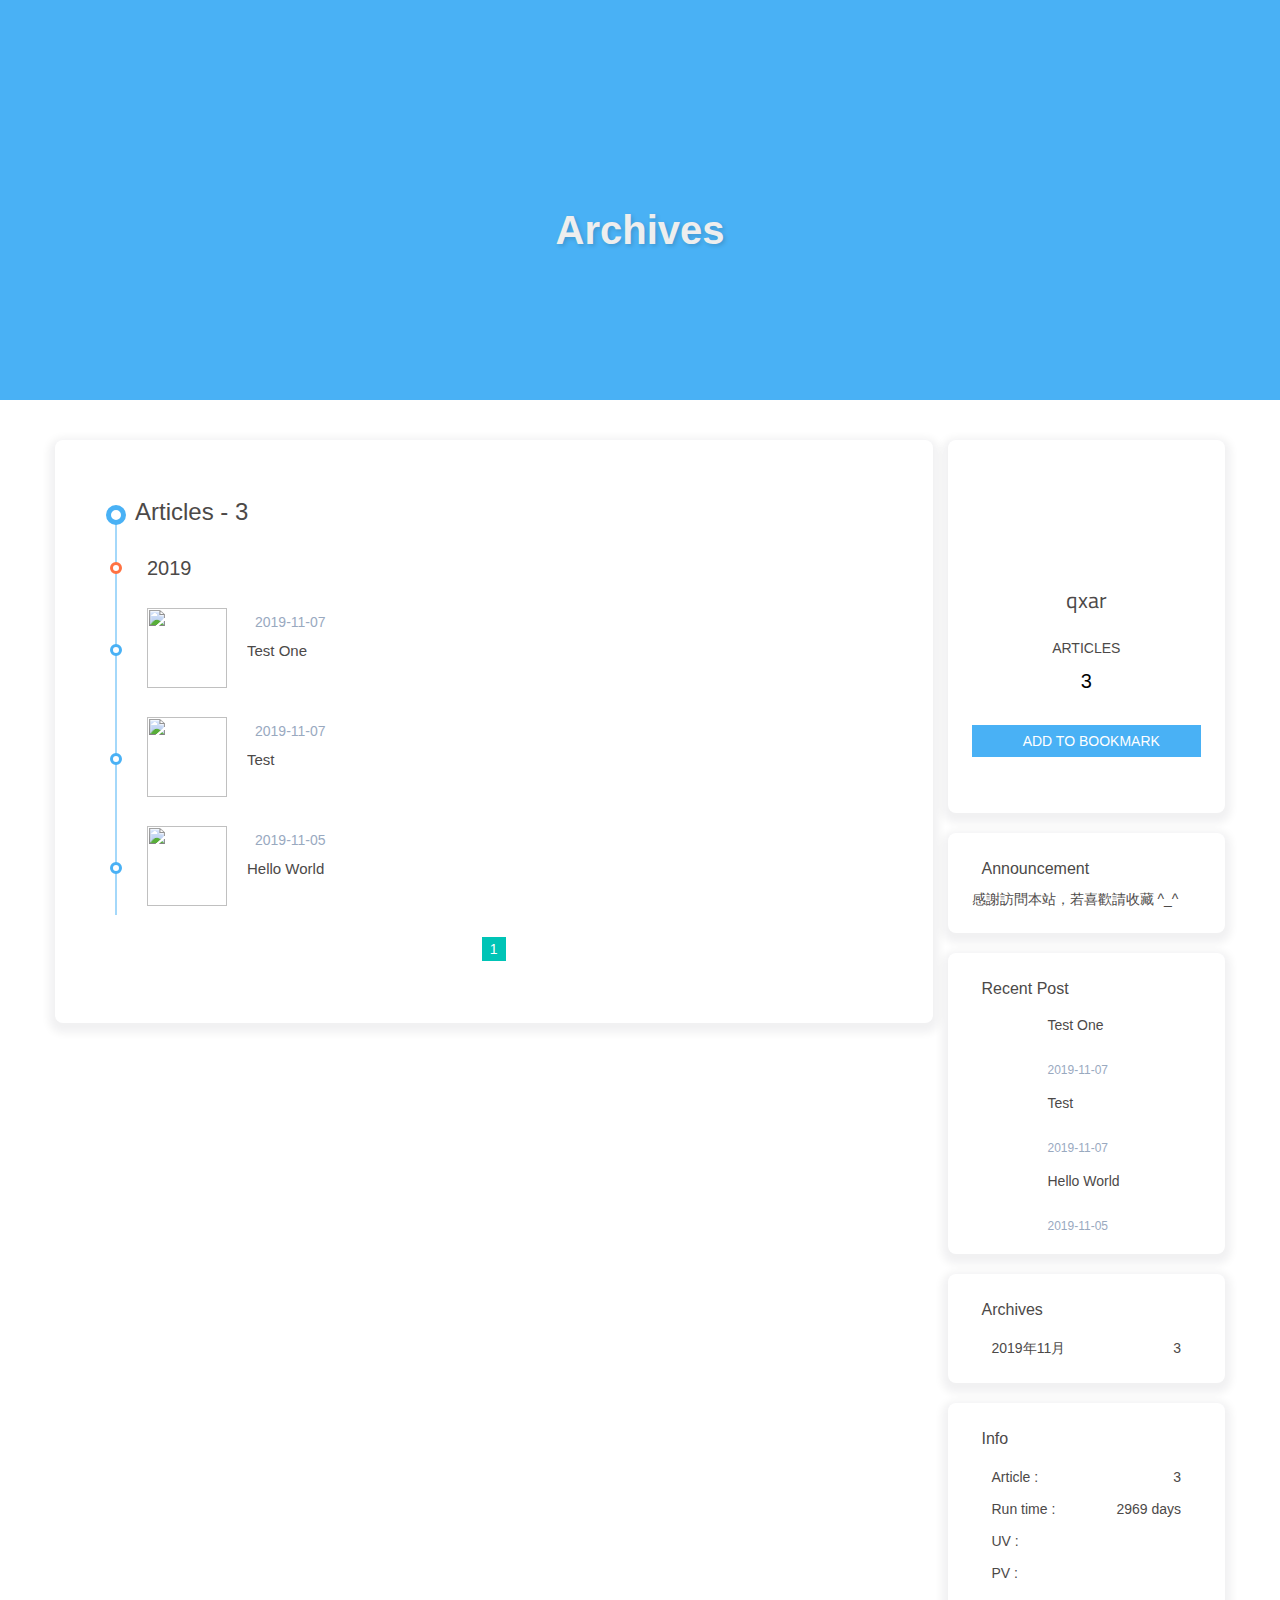
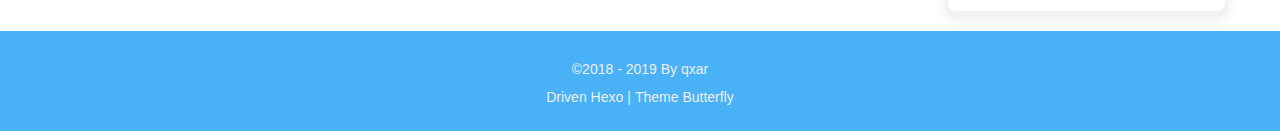
==== commit a7759b3e: "Site updated: 2019-11-07 15:49:40" ====
--- a/archives/index.html
+++ b/archives/index.html
@@ -68,5 +68,5 @@
   medium_zoom: 'false',
   Snackbar: undefined
   
-}</script></head><body><div id="header"> <div id="page-header"><span class="pull_left" id="blog_name"><a class="blog_title" id="site-name" href="/">Hexo</a></span><i class="fa fa-bars fa-fw toggle-menu pull_right close" aria-hidden="true"></i><span class="pull_right menus"><div class="menus_items"><div class="menus_item"><a class="site-page" href="/"><i class="fa-fw fa fa-home"></i><span> Home</span></a></div><div class="menus_item"><a class="site-page" href="/archives/"><i class="fa-fw fa fa-archive"></i><span> Archives</span></a></div><div class="menus_item"><a class="site-page" href="/tags/"><i class="fa-fw fa fa-tags"></i><span> Tags</span></a></div><div class="menus_item"><a class="site-page" href="/categories/"><i class="fa-fw fa fa-folder-open"></i><span> Categories</span></a></div><div class="menus_item"><a class="site-page" href="/link/"><i class="fa-fw fa fa-link"></i><span> Link</span></a></div><div class="menus_item"><a class="site-page" href="/about/"><i class="fa-fw fa fa-heart"></i><span> About</span></a></div><div class="menus_item"><a class="site-page"><i class="fa-fw fa fa-list" aria-hidden="true"></i><span> List</span><i class="fa fa-chevron-down menus-expand" aria-hidden="true"></i></a><ul class="menus_item_child"><li><a class="site-page" href="/music/"><i class="fa-fw fa fa-music"></i><span> Music</span></a></li><li><a class="site-page" href="/movies/"><i class="fa-fw fa fa-film"></i><span> Movie</span></a></li></ul></div></div></span><span class="pull_right" id="search_button"></span></div></div><div id="mobile-sidebar"><div id="menu_mask"></div><div id="mobile-sidebar-menus"><div class="mobile_author_icon"><img class="lazyload avatar_img" src="https://cdn.jsdelivr.net/gh/jerryc127/CDN@latest/Photo/avatar.png" onerror="onerror=null;src='/img/friend_404.gif'"></div><div class="mobile_post_data"><div class="mobile_data_item is_center"><div class="mobile_data_link"><a href="/archives/"><div class="headline">Articles</div><div class="length_num">2</div></a></div></div></div><hr><div class="menus_items"><div class="menus_item"><a class="site-page" href="/"><i class="fa-fw fa fa-home"></i><span> Home</span></a></div><div class="menus_item"><a class="site-page" href="/archives/"><i class="fa-fw fa fa-archive"></i><span> Archives</span></a></div><div class="menus_item"><a class="site-page" href="/tags/"><i class="fa-fw fa fa-tags"></i><span> Tags</span></a></div><div class="menus_item"><a class="site-page" href="/categories/"><i class="fa-fw fa fa-folder-open"></i><span> Categories</span></a></div><div class="menus_item"><a class="site-page" href="/link/"><i class="fa-fw fa fa-link"></i><span> Link</span></a></div><div class="menus_item"><a class="site-page" href="/about/"><i class="fa-fw fa fa-heart"></i><span> About</span></a></div><div class="menus_item"><a class="site-page"><i class="fa-fw fa fa-list" aria-hidden="true"></i><span> List</span><i class="fa fa-chevron-down menus-expand" aria-hidden="true"></i></a><ul class="menus_item_child"><li><a class="site-page" href="/music/"><i class="fa-fw fa fa-music"></i><span> Music</span></a></li><li><a class="site-page" href="/movies/"><i class="fa-fw fa fa-film"></i><span> Movie</span></a></li></ul></div></div></div></div><div id="body-wrap"><nav class="not_index_bg" id="nav"><div class="nav_bg" style="background-image: url(https://cdn.jsdelivr.net/gh/jerryc127/CDN@latest/Photo/archive.jpg)"></div><div id="page_site-info"><div id="site-title"><span class="blogtitle">Archives</span></div></div></nav><div id="content-outer"><div class="layout_page" id="content-inner"><div id="archive"><div class="article-sort-title">Articles - 2</div><div class="article-sort"><div class="article-sort-item year">2019</div><div class="article-sort-item"><div class="article-sort-img"><a class="article-sort-item__img" href="/2019/11/07/Test/"><img src="https://cdn.jsdelivr.net/gh/jerryc127/CDN@latest/cover/default_bg.png"></a></div><div class="article-sort-post"><a class="article-sort-item__post" href="/2019/11/07/Test/"><i class="fa fa-clock-o" aria-hidden="true"></i><time class="article-sort-item__time">2019-11-07</time><div class="article-sort-item__title">Test</div></a></div></div><div class="article-sort-item"><div class="article-sort-img"><a class="article-sort-item__img" href="/2019/11/05/hello-world/"><img src="https://cdn.jsdelivr.net/gh/jerryc127/CDN@latest/cover/default_bg.png"></a></div><div class="article-sort-post"><a class="article-sort-item__post" href="/2019/11/05/hello-world/"><i class="fa fa-clock-o" aria-hidden="true"></i><time class="article-sort-item__time">2019-11-05</time><div class="article-sort-item__title">Hello World</div></a></div></div></div><nav id="pagination"><div class="pagination"><span class="page-number current">1</span></div></nav></div><div class="aside_content" id="aside_content"><div class="card_widget card-author"><div class="card-content"><div class="post_data"><div class="data-item is_center"><img class="lazyload avatar_img" src="https://cdn.jsdelivr.net/gh/jerryc127/CDN@latest/Photo/avatar.png" onerror="onerror=null;src='/img/friend_404.gif'"><p class="author-info__name is_center">qxar</p><p class="author-info__description is_center"></p></div></div><div class="post_data data_config"><div class="data-item is_center"><div class="data_link"><a href="/archives/"><p class="headline">Articles</p><p class="length_num">2</p></a></div></div></div><div class="post_data is_center"><a class="data-item bookmark bookmarke--primary bookmark--animated" id="bookmark-it" href="javascript:;" title="Add to bookmark" target="_self"><i class="fa fa-bookmark" aria-hidden="true"></i><span>Add to bookmark</span></a></div><div class="post_data data_config"><div id="aside-social-icons"> <a class="social-icon data-item" href="https://github.com/jerryc127" target="_blank"><i class="fa fa-github"></i></a><a class="social-icon data-item" href="mailto:xxxxxxxx@gmail.com" target="_blank"><i class="fa fa-envelope"></i></a><a class="social-icon data-item" href="/atom.xml" target="_blank"><i class="fa fa-rss"></i></a></div></div></div></div><div class="card_widget card-announcement"><div class="card-content"><div class="item_headline"><i class="fa fa-bullhorn card-announcement-animation" aria-hidden="true"></i><span>Announcement</span></div><div class="announcement_content">感謝訪問本站，若喜歡請收藏 ^_^</div></div></div><div class="card_widget card-recent-post"><div class="card-content"><div class="item_headline"><i class="fa fa-history" aria-hidden="true"></i><span>Recent Post</span></div><div class="aside_recent_item"><div class="aside_recent_post"><a href="/2019/11/07/Test/"><div class="aside_post_cover"><img class="aside_post_bg lazyload" data-src="https://cdn.jsdelivr.net/gh/jerryc127/CDN@latest/cover/default_bg.png" onerror="onerror=null;src='/img/404.jpg'" title="Test"></div><div id="aside_title"><div class="aside_post_title" href="/2019/11/07/Test/" title="Test">Test</div><time class="aside_post_meta post-meta__date">2019-11-07</time></div></a></div><div class="aside_recent_post"><a href="/2019/11/05/hello-world/"><div class="aside_post_cover"><img class="aside_post_bg lazyload" data-src="https://cdn.jsdelivr.net/gh/jerryc127/CDN@latest/cover/default_bg.png" onerror="onerror=null;src='/img/404.jpg'" title="Hello World"></div><div id="aside_title"><div class="aside_post_title" href="/2019/11/05/hello-world/" title="Hello World">Hello World</div><time class="aside_post_meta post-meta__date">2019-11-05</time></div></a></div></div></div></div><div class="card_widget card-archives"><div class="card-content"><div class="item_headline"><i class="fa fa-archive" aria-hidden="true"></i><span>Archives</span></div><div class="archives_item"><ul class="archive-list"><li class="archive-list-item"><a class="archive-list-link" href="/archives/2019/11/">2019年11月<span class="archive-list-count">2</span></a></li></ul></div></div></div><div class="card_widget card-webinfo"><div class="card-content"><div class="item_headline"><i class="fa fa-line-chart" aria-hidden="true"></i><span>Info</span></div><div class="webinfo"><div class="webinfo_item"><div class="webinfo_article_name">Article :</div><div class="webinfo_article_count">2</div></div><div class="webinfo_item"><div class="webinfo_runtime_name">Run time :</div><div class="webinfo_runtime_count" id="webinfo_runtime_count"></div><script id="runtionshow" src="/js/runtimeshow.js" start_date="6/7/2018 00:00:00">      </script></div><div class="webinfo_item">      <div class="webinfo_site_uv_name">UV :</div><div class="webinfo_site_uv_count" id="busuanzi_value_site_uv"></div></div><div class="webinfo_item"><div class="webinfo_site_name">PV :</div><div class="webinfo_site_pv_count" id="busuanzi_value_site_pv"></div></div></div></div></div></div></div></div><footer id="footer"><div id="footer-wrap"><div class="copyright">&copy;2018 - 2019 By qxar</div><div class="framework-info"><span>Driven </span><a href="http://hexo.io" target="_blank" rel="noopener"><span>Hexo</span></a><span class="footer-separator">|</span><span>Theme </span><a href="https://github.com/jerryc127/hexo-theme-butterfly" target="_blank" rel="noopener"><span>Butterfly</span></a></div></div></footer></div><section class="rightside" id="rightside"><div id="rightside-config-hide"><i class="fa fa-plus" id="font_plus" title="Increase font size"></i><i class="fa fa-minus" id="font_minus" title="Decrease font size"></i><a class="translate_chn_to_cht" id="translateLink" href="javascript:translatePage();" title="Traditional Chinese and Simplified Chinese Conversion" target="_self">繁</a><i class="darkmode fa fa-moon-o" id="darkmode" title="Dark Mode"></i></div><div id="rightside-config-show"><div id="rightside_config" title="Setting"><i class="fa fa-cog" aria-hidden="true"></i></div><i class="fa fa-arrow-up" id="go-up" title="Back to top" aria-hidden="true"></i></div></section><script src="https://cdn.jsdelivr.net/npm/jquery@latest/dist/jquery.min.js"></script><script src="/js/utils.js"></script><script src="/js/main.js"></script><script src="https://cdn.jsdelivr.net/npm/@fancyapps/fancybox@latest/dist/jquery.fancybox.min.js"></script><script src="/js/tw_cn.js"></script><script>translateInitilization()
+}</script></head><body><div id="header"> <div id="page-header"><span class="pull_left" id="blog_name"><a class="blog_title" id="site-name" href="/">Hexo</a></span><i class="fa fa-bars fa-fw toggle-menu pull_right close" aria-hidden="true"></i><span class="pull_right menus"><div class="menus_items"><div class="menus_item"><a class="site-page" href="/"><i class="fa-fw fa fa-home"></i><span> Home</span></a></div><div class="menus_item"><a class="site-page" href="/archives/"><i class="fa-fw fa fa-archive"></i><span> Archives</span></a></div><div class="menus_item"><a class="site-page" href="/tags/"><i class="fa-fw fa fa-tags"></i><span> Tags</span></a></div><div class="menus_item"><a class="site-page" href="/categories/"><i class="fa-fw fa fa-folder-open"></i><span> Categories</span></a></div><div class="menus_item"><a class="site-page" href="/link/"><i class="fa-fw fa fa-link"></i><span> Link</span></a></div><div class="menus_item"><a class="site-page" href="/about/"><i class="fa-fw fa fa-heart"></i><span> About</span></a></div><div class="menus_item"><a class="site-page"><i class="fa-fw fa fa-list" aria-hidden="true"></i><span> List</span><i class="fa fa-chevron-down menus-expand" aria-hidden="true"></i></a><ul class="menus_item_child"><li><a class="site-page" href="/music/"><i class="fa-fw fa fa-music"></i><span> Music</span></a></li><li><a class="site-page" href="/movies/"><i class="fa-fw fa fa-film"></i><span> Movie</span></a></li></ul></div></div></span><span class="pull_right" id="search_button"></span></div></div><div id="mobile-sidebar"><div id="menu_mask"></div><div id="mobile-sidebar-menus"><div class="mobile_author_icon"><img class="lazyload avatar_img" src="https://cdn.jsdelivr.net/gh/jerryc127/CDN@latest/Photo/avatar.png" onerror="onerror=null;src='/img/friend_404.gif'"></div><div class="mobile_post_data"><div class="mobile_data_item is_center"><div class="mobile_data_link"><a href="/archives/"><div class="headline">Articles</div><div class="length_num">3</div></a></div></div></div><hr><div class="menus_items"><div class="menus_item"><a class="site-page" href="/"><i class="fa-fw fa fa-home"></i><span> Home</span></a></div><div class="menus_item"><a class="site-page" href="/archives/"><i class="fa-fw fa fa-archive"></i><span> Archives</span></a></div><div class="menus_item"><a class="site-page" href="/tags/"><i class="fa-fw fa fa-tags"></i><span> Tags</span></a></div><div class="menus_item"><a class="site-page" href="/categories/"><i class="fa-fw fa fa-folder-open"></i><span> Categories</span></a></div><div class="menus_item"><a class="site-page" href="/link/"><i class="fa-fw fa fa-link"></i><span> Link</span></a></div><div class="menus_item"><a class="site-page" href="/about/"><i class="fa-fw fa fa-heart"></i><span> About</span></a></div><div class="menus_item"><a class="site-page"><i class="fa-fw fa fa-list" aria-hidden="true"></i><span> List</span><i class="fa fa-chevron-down menus-expand" aria-hidden="true"></i></a><ul class="menus_item_child"><li><a class="site-page" href="/music/"><i class="fa-fw fa fa-music"></i><span> Music</span></a></li><li><a class="site-page" href="/movies/"><i class="fa-fw fa fa-film"></i><span> Movie</span></a></li></ul></div></div></div></div><div id="body-wrap"><nav class="not_index_bg" id="nav"><div class="nav_bg" style="background-image: url(https://cdn.jsdelivr.net/gh/jerryc127/CDN@latest/Photo/archive.jpg)"></div><div id="page_site-info"><div id="site-title"><span class="blogtitle">Archives</span></div></div></nav><div id="content-outer"><div class="layout_page" id="content-inner"><div id="archive"><div class="article-sort-title">Articles - 3</div><div class="article-sort"><div class="article-sort-item year">2019</div><div class="article-sort-item"><div class="article-sort-img"><a class="article-sort-item__img" href="/2019/11/07/Test%20One/"><img src="https://cdn.jsdelivr.net/gh/jerryc127/CDN@latest/cover/default_bg.png"></a></div><div class="article-sort-post"><a class="article-sort-item__post" href="/2019/11/07/Test%20One/"><i class="fa fa-clock-o" aria-hidden="true"></i><time class="article-sort-item__time">2019-11-07</time><div class="article-sort-item__title">Test One</div></a></div></div><div class="article-sort-item"><div class="article-sort-img"><a class="article-sort-item__img" href="/2019/11/07/Test/"><img src="https://cdn.jsdelivr.net/gh/jerryc127/CDN@latest/cover/default_bg.png"></a></div><div class="article-sort-post"><a class="article-sort-item__post" href="/2019/11/07/Test/"><i class="fa fa-clock-o" aria-hidden="true"></i><time class="article-sort-item__time">2019-11-07</time><div class="article-sort-item__title">Test</div></a></div></div><div class="article-sort-item"><div class="article-sort-img"><a class="article-sort-item__img" href="/2019/11/05/hello-world/"><img src="https://cdn.jsdelivr.net/gh/jerryc127/CDN@latest/cover/default_bg.png"></a></div><div class="article-sort-post"><a class="article-sort-item__post" href="/2019/11/05/hello-world/"><i class="fa fa-clock-o" aria-hidden="true"></i><time class="article-sort-item__time">2019-11-05</time><div class="article-sort-item__title">Hello World</div></a></div></div></div><nav id="pagination"><div class="pagination"><span class="page-number current">1</span></div></nav></div><div class="aside_content" id="aside_content"><div class="card_widget card-author"><div class="card-content"><div class="post_data"><div class="data-item is_center"><img class="lazyload avatar_img" src="https://cdn.jsdelivr.net/gh/jerryc127/CDN@latest/Photo/avatar.png" onerror="onerror=null;src='/img/friend_404.gif'"><p class="author-info__name is_center">qxar</p><p class="author-info__description is_center"></p></div></div><div class="post_data data_config"><div class="data-item is_center"><div class="data_link"><a href="/archives/"><p class="headline">Articles</p><p class="length_num">3</p></a></div></div></div><div class="post_data is_center"><a class="data-item bookmark bookmarke--primary bookmark--animated" id="bookmark-it" href="javascript:;" title="Add to bookmark" target="_self"><i class="fa fa-bookmark" aria-hidden="true"></i><span>Add to bookmark</span></a></div><div class="post_data data_config"><div id="aside-social-icons"> <a class="social-icon data-item" href="https://github.com/jerryc127" target="_blank"><i class="fa fa-github"></i></a><a class="social-icon data-item" href="mailto:xxxxxxxx@gmail.com" target="_blank"><i class="fa fa-envelope"></i></a><a class="social-icon data-item" href="/atom.xml" target="_blank"><i class="fa fa-rss"></i></a></div></div></div></div><div class="card_widget card-announcement"><div class="card-content"><div class="item_headline"><i class="fa fa-bullhorn card-announcement-animation" aria-hidden="true"></i><span>Announcement</span></div><div class="announcement_content">感謝訪問本站，若喜歡請收藏 ^_^</div></div></div><div class="card_widget card-recent-post"><div class="card-content"><div class="item_headline"><i class="fa fa-history" aria-hidden="true"></i><span>Recent Post</span></div><div class="aside_recent_item"><div class="aside_recent_post"><a href="/2019/11/07/Test%20One/"><div class="aside_post_cover"><img class="aside_post_bg lazyload" data-src="https://cdn.jsdelivr.net/gh/jerryc127/CDN@latest/cover/default_bg.png" onerror="onerror=null;src='/img/404.jpg'" title="Test One"></div><div id="aside_title"><div class="aside_post_title" href="/2019/11/07/Test%20One/" title="Test One">Test One</div><time class="aside_post_meta post-meta__date">2019-11-07</time></div></a></div><div class="aside_recent_post"><a href="/2019/11/07/Test/"><div class="aside_post_cover"><img class="aside_post_bg lazyload" data-src="https://cdn.jsdelivr.net/gh/jerryc127/CDN@latest/cover/default_bg.png" onerror="onerror=null;src='/img/404.jpg'" title="Test"></div><div id="aside_title"><div class="aside_post_title" href="/2019/11/07/Test/" title="Test">Test</div><time class="aside_post_meta post-meta__date">2019-11-07</time></div></a></div><div class="aside_recent_post"><a href="/2019/11/05/hello-world/"><div class="aside_post_cover"><img class="aside_post_bg lazyload" data-src="https://cdn.jsdelivr.net/gh/jerryc127/CDN@latest/cover/default_bg.png" onerror="onerror=null;src='/img/404.jpg'" title="Hello World"></div><div id="aside_title"><div class="aside_post_title" href="/2019/11/05/hello-world/" title="Hello World">Hello World</div><time class="aside_post_meta post-meta__date">2019-11-05</time></div></a></div></div></div></div><div class="card_widget card-archives"><div class="card-content"><div class="item_headline"><i class="fa fa-archive" aria-hidden="true"></i><span>Archives</span></div><div class="archives_item"><ul class="archive-list"><li class="archive-list-item"><a class="archive-list-link" href="/archives/2019/11/">2019年11月<span class="archive-list-count">3</span></a></li></ul></div></div></div><div class="card_widget card-webinfo"><div class="card-content"><div class="item_headline"><i class="fa fa-line-chart" aria-hidden="true"></i><span>Info</span></div><div class="webinfo"><div class="webinfo_item"><div class="webinfo_article_name">Article :</div><div class="webinfo_article_count">3</div></div><div class="webinfo_item"><div class="webinfo_runtime_name">Run time :</div><div class="webinfo_runtime_count" id="webinfo_runtime_count"></div><script id="runtionshow" src="/js/runtimeshow.js" start_date="6/7/2018 00:00:00">      </script></div><div class="webinfo_item">      <div class="webinfo_site_uv_name">UV :</div><div class="webinfo_site_uv_count" id="busuanzi_value_site_uv"></div></div><div class="webinfo_item"><div class="webinfo_site_name">PV :</div><div class="webinfo_site_pv_count" id="busuanzi_value_site_pv"></div></div></div></div></div></div></div></div><footer id="footer"><div id="footer-wrap"><div class="copyright">&copy;2018 - 2019 By qxar</div><div class="framework-info"><span>Driven </span><a href="http://hexo.io" target="_blank" rel="noopener"><span>Hexo</span></a><span class="footer-separator">|</span><span>Theme </span><a href="https://github.com/jerryc127/hexo-theme-butterfly" target="_blank" rel="noopener"><span>Butterfly</span></a></div></div></footer></div><section class="rightside" id="rightside"><div id="rightside-config-hide"><i class="fa fa-plus" id="font_plus" title="Increase font size"></i><i class="fa fa-minus" id="font_minus" title="Decrease font size"></i><a class="translate_chn_to_cht" id="translateLink" href="javascript:translatePage();" title="Traditional Chinese and Simplified Chinese Conversion" target="_self">繁</a><i class="darkmode fa fa-moon-o" id="darkmode" title="Dark Mode"></i></div><div id="rightside-config-show"><div id="rightside_config" title="Setting"><i class="fa fa-cog" aria-hidden="true"></i></div><i class="fa fa-arrow-up" id="go-up" title="Back to top" aria-hidden="true"></i></div></section><script src="https://cdn.jsdelivr.net/npm/jquery@latest/dist/jquery.min.js"></script><script src="/js/utils.js"></script><script src="/js/main.js"></script><script src="https://cdn.jsdelivr.net/npm/@fancyapps/fancybox@latest/dist/jquery.fancybox.min.js"></script><script src="/js/tw_cn.js"></script><script>translateInitilization()
 </script><script async src="//busuanzi.ibruce.info/busuanzi/2.3/busuanzi.pure.mini.js"></script><script src="https://cdn.jsdelivr.net/npm/instant.page@latest/instantpage.min.js" type="module"></script><script src="https://cdn.jsdelivr.net/npm/lazysizes@latest/lazysizes.min.js" async=""></script></body></html>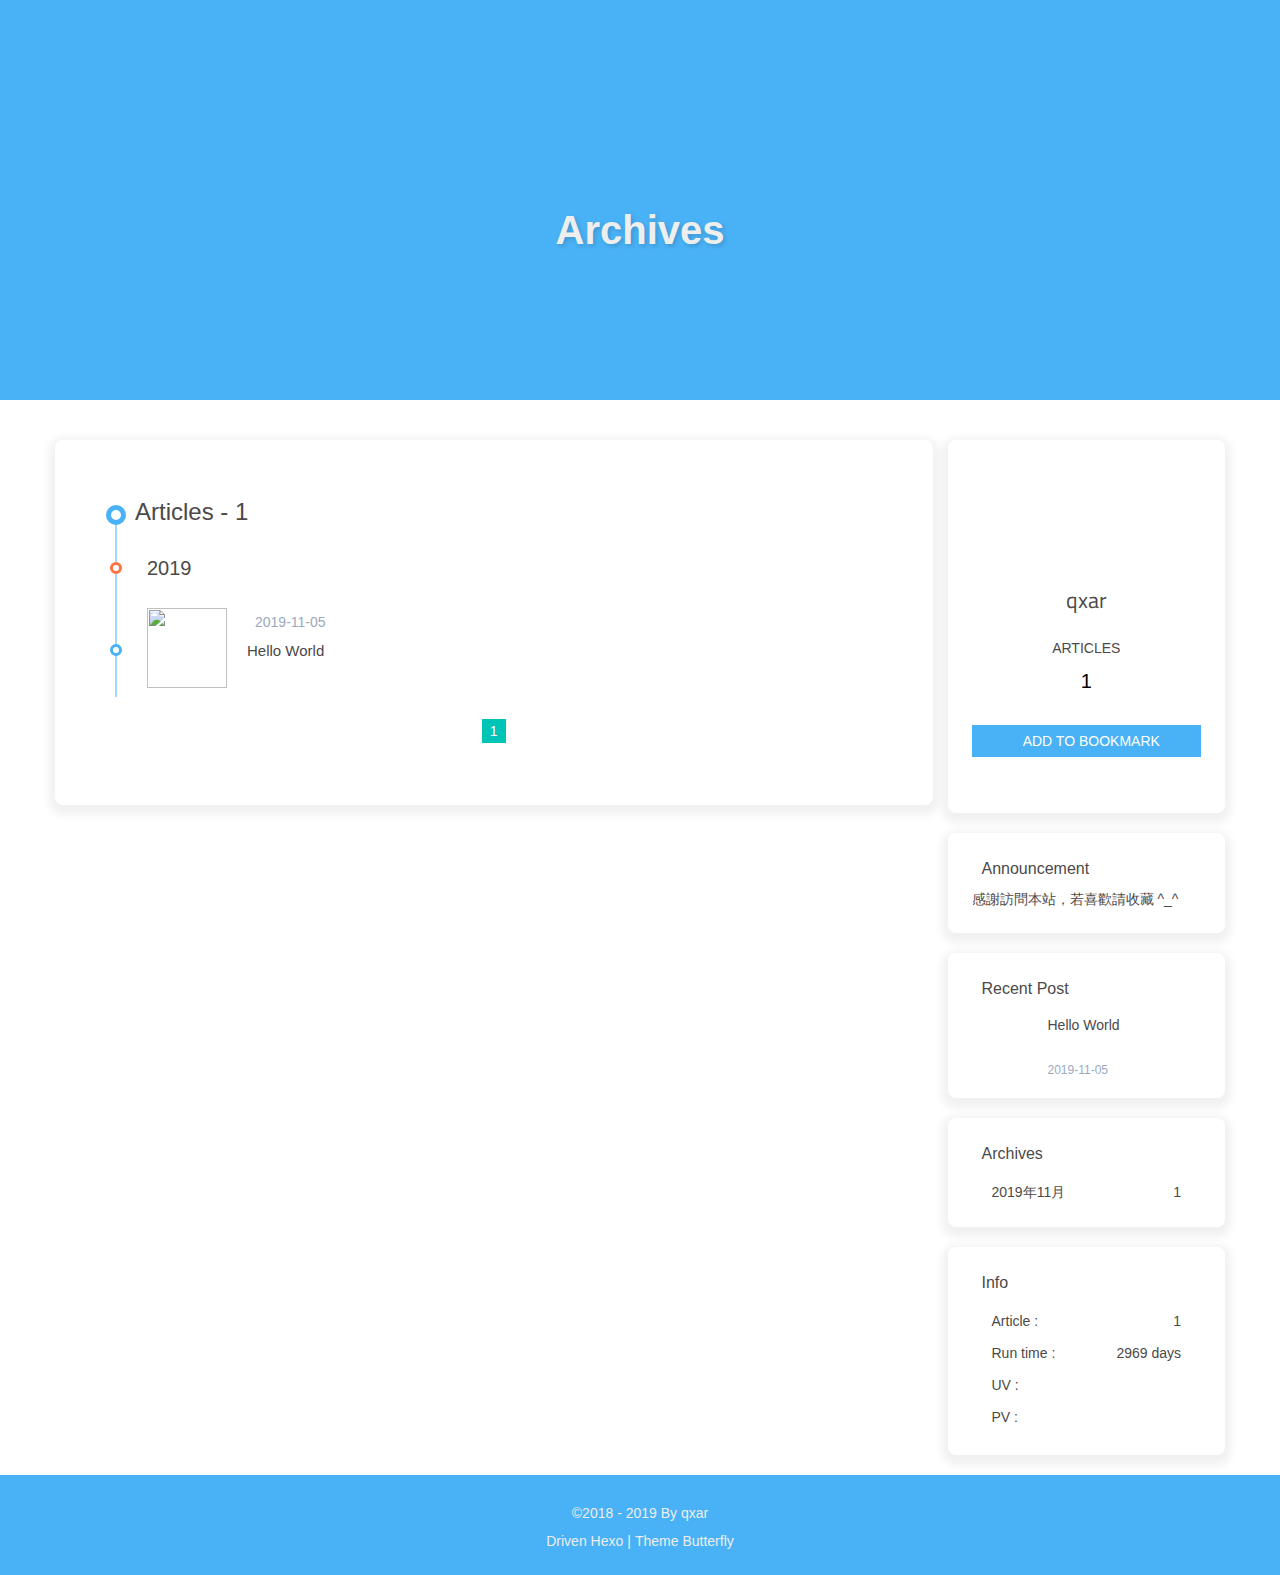
==== commit 2fb17960: "Site updated: 2019-11-07 15:57:10" ====
--- a/archives/index.html
+++ b/archives/index.html
@@ -68,5 +68,5 @@
   medium_zoom: 'false',
   Snackbar: undefined
   
-}</script></head><body><div id="header"> <div id="page-header"><span class="pull_left" id="blog_name"><a class="blog_title" id="site-name" href="/">Hexo</a></span><i class="fa fa-bars fa-fw toggle-menu pull_right close" aria-hidden="true"></i><span class="pull_right menus"><div class="menus_items"><div class="menus_item"><a class="site-page" href="/"><i class="fa-fw fa fa-home"></i><span> Home</span></a></div><div class="menus_item"><a class="site-page" href="/archives/"><i class="fa-fw fa fa-archive"></i><span> Archives</span></a></div><div class="menus_item"><a class="site-page" href="/tags/"><i class="fa-fw fa fa-tags"></i><span> Tags</span></a></div><div class="menus_item"><a class="site-page" href="/categories/"><i class="fa-fw fa fa-folder-open"></i><span> Categories</span></a></div><div class="menus_item"><a class="site-page" href="/link/"><i class="fa-fw fa fa-link"></i><span> Link</span></a></div><div class="menus_item"><a class="site-page" href="/about/"><i class="fa-fw fa fa-heart"></i><span> About</span></a></div><div class="menus_item"><a class="site-page"><i class="fa-fw fa fa-list" aria-hidden="true"></i><span> List</span><i class="fa fa-chevron-down menus-expand" aria-hidden="true"></i></a><ul class="menus_item_child"><li><a class="site-page" href="/music/"><i class="fa-fw fa fa-music"></i><span> Music</span></a></li><li><a class="site-page" href="/movies/"><i class="fa-fw fa fa-film"></i><span> Movie</span></a></li></ul></div></div></span><span class="pull_right" id="search_button"></span></div></div><div id="mobile-sidebar"><div id="menu_mask"></div><div id="mobile-sidebar-menus"><div class="mobile_author_icon"><img class="lazyload avatar_img" src="https://cdn.jsdelivr.net/gh/jerryc127/CDN@latest/Photo/avatar.png" onerror="onerror=null;src='/img/friend_404.gif'"></div><div class="mobile_post_data"><div class="mobile_data_item is_center"><div class="mobile_data_link"><a href="/archives/"><div class="headline">Articles</div><div class="length_num">3</div></a></div></div></div><hr><div class="menus_items"><div class="menus_item"><a class="site-page" href="/"><i class="fa-fw fa fa-home"></i><span> Home</span></a></div><div class="menus_item"><a class="site-page" href="/archives/"><i class="fa-fw fa fa-archive"></i><span> Archives</span></a></div><div class="menus_item"><a class="site-page" href="/tags/"><i class="fa-fw fa fa-tags"></i><span> Tags</span></a></div><div class="menus_item"><a class="site-page" href="/categories/"><i class="fa-fw fa fa-folder-open"></i><span> Categories</span></a></div><div class="menus_item"><a class="site-page" href="/link/"><i class="fa-fw fa fa-link"></i><span> Link</span></a></div><div class="menus_item"><a class="site-page" href="/about/"><i class="fa-fw fa fa-heart"></i><span> About</span></a></div><div class="menus_item"><a class="site-page"><i class="fa-fw fa fa-list" aria-hidden="true"></i><span> List</span><i class="fa fa-chevron-down menus-expand" aria-hidden="true"></i></a><ul class="menus_item_child"><li><a class="site-page" href="/music/"><i class="fa-fw fa fa-music"></i><span> Music</span></a></li><li><a class="site-page" href="/movies/"><i class="fa-fw fa fa-film"></i><span> Movie</span></a></li></ul></div></div></div></div><div id="body-wrap"><nav class="not_index_bg" id="nav"><div class="nav_bg" style="background-image: url(https://cdn.jsdelivr.net/gh/jerryc127/CDN@latest/Photo/archive.jpg)"></div><div id="page_site-info"><div id="site-title"><span class="blogtitle">Archives</span></div></div></nav><div id="content-outer"><div class="layout_page" id="content-inner"><div id="archive"><div class="article-sort-title">Articles - 3</div><div class="article-sort"><div class="article-sort-item year">2019</div><div class="article-sort-item"><div class="article-sort-img"><a class="article-sort-item__img" href="/2019/11/07/Test%20One/"><img src="https://cdn.jsdelivr.net/gh/jerryc127/CDN@latest/cover/default_bg.png"></a></div><div class="article-sort-post"><a class="article-sort-item__post" href="/2019/11/07/Test%20One/"><i class="fa fa-clock-o" aria-hidden="true"></i><time class="article-sort-item__time">2019-11-07</time><div class="article-sort-item__title">Test One</div></a></div></div><div class="article-sort-item"><div class="article-sort-img"><a class="article-sort-item__img" href="/2019/11/07/Test/"><img src="https://cdn.jsdelivr.net/gh/jerryc127/CDN@latest/cover/default_bg.png"></a></div><div class="article-sort-post"><a class="article-sort-item__post" href="/2019/11/07/Test/"><i class="fa fa-clock-o" aria-hidden="true"></i><time class="article-sort-item__time">2019-11-07</time><div class="article-sort-item__title">Test</div></a></div></div><div class="article-sort-item"><div class="article-sort-img"><a class="article-sort-item__img" href="/2019/11/05/hello-world/"><img src="https://cdn.jsdelivr.net/gh/jerryc127/CDN@latest/cover/default_bg.png"></a></div><div class="article-sort-post"><a class="article-sort-item__post" href="/2019/11/05/hello-world/"><i class="fa fa-clock-o" aria-hidden="true"></i><time class="article-sort-item__time">2019-11-05</time><div class="article-sort-item__title">Hello World</div></a></div></div></div><nav id="pagination"><div class="pagination"><span class="page-number current">1</span></div></nav></div><div class="aside_content" id="aside_content"><div class="card_widget card-author"><div class="card-content"><div class="post_data"><div class="data-item is_center"><img class="lazyload avatar_img" src="https://cdn.jsdelivr.net/gh/jerryc127/CDN@latest/Photo/avatar.png" onerror="onerror=null;src='/img/friend_404.gif'"><p class="author-info__name is_center">qxar</p><p class="author-info__description is_center"></p></div></div><div class="post_data data_config"><div class="data-item is_center"><div class="data_link"><a href="/archives/"><p class="headline">Articles</p><p class="length_num">3</p></a></div></div></div><div class="post_data is_center"><a class="data-item bookmark bookmarke--primary bookmark--animated" id="bookmark-it" href="javascript:;" title="Add to bookmark" target="_self"><i class="fa fa-bookmark" aria-hidden="true"></i><span>Add to bookmark</span></a></div><div class="post_data data_config"><div id="aside-social-icons"> <a class="social-icon data-item" href="https://github.com/jerryc127" target="_blank"><i class="fa fa-github"></i></a><a class="social-icon data-item" href="mailto:xxxxxxxx@gmail.com" target="_blank"><i class="fa fa-envelope"></i></a><a class="social-icon data-item" href="/atom.xml" target="_blank"><i class="fa fa-rss"></i></a></div></div></div></div><div class="card_widget card-announcement"><div class="card-content"><div class="item_headline"><i class="fa fa-bullhorn card-announcement-animation" aria-hidden="true"></i><span>Announcement</span></div><div class="announcement_content">感謝訪問本站，若喜歡請收藏 ^_^</div></div></div><div class="card_widget card-recent-post"><div class="card-content"><div class="item_headline"><i class="fa fa-history" aria-hidden="true"></i><span>Recent Post</span></div><div class="aside_recent_item"><div class="aside_recent_post"><a href="/2019/11/07/Test%20One/"><div class="aside_post_cover"><img class="aside_post_bg lazyload" data-src="https://cdn.jsdelivr.net/gh/jerryc127/CDN@latest/cover/default_bg.png" onerror="onerror=null;src='/img/404.jpg'" title="Test One"></div><div id="aside_title"><div class="aside_post_title" href="/2019/11/07/Test%20One/" title="Test One">Test One</div><time class="aside_post_meta post-meta__date">2019-11-07</time></div></a></div><div class="aside_recent_post"><a href="/2019/11/07/Test/"><div class="aside_post_cover"><img class="aside_post_bg lazyload" data-src="https://cdn.jsdelivr.net/gh/jerryc127/CDN@latest/cover/default_bg.png" onerror="onerror=null;src='/img/404.jpg'" title="Test"></div><div id="aside_title"><div class="aside_post_title" href="/2019/11/07/Test/" title="Test">Test</div><time class="aside_post_meta post-meta__date">2019-11-07</time></div></a></div><div class="aside_recent_post"><a href="/2019/11/05/hello-world/"><div class="aside_post_cover"><img class="aside_post_bg lazyload" data-src="https://cdn.jsdelivr.net/gh/jerryc127/CDN@latest/cover/default_bg.png" onerror="onerror=null;src='/img/404.jpg'" title="Hello World"></div><div id="aside_title"><div class="aside_post_title" href="/2019/11/05/hello-world/" title="Hello World">Hello World</div><time class="aside_post_meta post-meta__date">2019-11-05</time></div></a></div></div></div></div><div class="card_widget card-archives"><div class="card-content"><div class="item_headline"><i class="fa fa-archive" aria-hidden="true"></i><span>Archives</span></div><div class="archives_item"><ul class="archive-list"><li class="archive-list-item"><a class="archive-list-link" href="/archives/2019/11/">2019年11月<span class="archive-list-count">3</span></a></li></ul></div></div></div><div class="card_widget card-webinfo"><div class="card-content"><div class="item_headline"><i class="fa fa-line-chart" aria-hidden="true"></i><span>Info</span></div><div class="webinfo"><div class="webinfo_item"><div class="webinfo_article_name">Article :</div><div class="webinfo_article_count">3</div></div><div class="webinfo_item"><div class="webinfo_runtime_name">Run time :</div><div class="webinfo_runtime_count" id="webinfo_runtime_count"></div><script id="runtionshow" src="/js/runtimeshow.js" start_date="6/7/2018 00:00:00">      </script></div><div class="webinfo_item">      <div class="webinfo_site_uv_name">UV :</div><div class="webinfo_site_uv_count" id="busuanzi_value_site_uv"></div></div><div class="webinfo_item"><div class="webinfo_site_name">PV :</div><div class="webinfo_site_pv_count" id="busuanzi_value_site_pv"></div></div></div></div></div></div></div></div><footer id="footer"><div id="footer-wrap"><div class="copyright">&copy;2018 - 2019 By qxar</div><div class="framework-info"><span>Driven </span><a href="http://hexo.io" target="_blank" rel="noopener"><span>Hexo</span></a><span class="footer-separator">|</span><span>Theme </span><a href="https://github.com/jerryc127/hexo-theme-butterfly" target="_blank" rel="noopener"><span>Butterfly</span></a></div></div></footer></div><section class="rightside" id="rightside"><div id="rightside-config-hide"><i class="fa fa-plus" id="font_plus" title="Increase font size"></i><i class="fa fa-minus" id="font_minus" title="Decrease font size"></i><a class="translate_chn_to_cht" id="translateLink" href="javascript:translatePage();" title="Traditional Chinese and Simplified Chinese Conversion" target="_self">繁</a><i class="darkmode fa fa-moon-o" id="darkmode" title="Dark Mode"></i></div><div id="rightside-config-show"><div id="rightside_config" title="Setting"><i class="fa fa-cog" aria-hidden="true"></i></div><i class="fa fa-arrow-up" id="go-up" title="Back to top" aria-hidden="true"></i></div></section><script src="https://cdn.jsdelivr.net/npm/jquery@latest/dist/jquery.min.js"></script><script src="/js/utils.js"></script><script src="/js/main.js"></script><script src="https://cdn.jsdelivr.net/npm/@fancyapps/fancybox@latest/dist/jquery.fancybox.min.js"></script><script src="/js/tw_cn.js"></script><script>translateInitilization()
+}</script></head><body><div id="header"> <div id="page-header"><span class="pull_left" id="blog_name"><a class="blog_title" id="site-name" href="/">Hexo</a></span><i class="fa fa-bars fa-fw toggle-menu pull_right close" aria-hidden="true"></i><span class="pull_right menus"><div class="menus_items"><div class="menus_item"><a class="site-page" href="/"><i class="fa-fw fa fa-home"></i><span> Home</span></a></div><div class="menus_item"><a class="site-page" href="/archives/"><i class="fa-fw fa fa-archive"></i><span> Archives</span></a></div><div class="menus_item"><a class="site-page" href="/tags/"><i class="fa-fw fa fa-tags"></i><span> Tags</span></a></div><div class="menus_item"><a class="site-page" href="/categories/"><i class="fa-fw fa fa-folder-open"></i><span> Categories</span></a></div><div class="menus_item"><a class="site-page" href="/link/"><i class="fa-fw fa fa-link"></i><span> Link</span></a></div><div class="menus_item"><a class="site-page" href="/about/"><i class="fa-fw fa fa-heart"></i><span> About</span></a></div><div class="menus_item"><a class="site-page"><i class="fa-fw fa fa-list" aria-hidden="true"></i><span> List</span><i class="fa fa-chevron-down menus-expand" aria-hidden="true"></i></a><ul class="menus_item_child"><li><a class="site-page" href="/music/"><i class="fa-fw fa fa-music"></i><span> Music</span></a></li><li><a class="site-page" href="/movies/"><i class="fa-fw fa fa-film"></i><span> Movie</span></a></li></ul></div></div></span><span class="pull_right" id="search_button"></span></div></div><div id="mobile-sidebar"><div id="menu_mask"></div><div id="mobile-sidebar-menus"><div class="mobile_author_icon"><img class="lazyload avatar_img" src="https://cdn.jsdelivr.net/gh/jerryc127/CDN@latest/Photo/avatar.png" onerror="onerror=null;src='/img/friend_404.gif'"></div><div class="mobile_post_data"><div class="mobile_data_item is_center"><div class="mobile_data_link"><a href="/archives/"><div class="headline">Articles</div><div class="length_num">1</div></a></div></div></div><hr><div class="menus_items"><div class="menus_item"><a class="site-page" href="/"><i class="fa-fw fa fa-home"></i><span> Home</span></a></div><div class="menus_item"><a class="site-page" href="/archives/"><i class="fa-fw fa fa-archive"></i><span> Archives</span></a></div><div class="menus_item"><a class="site-page" href="/tags/"><i class="fa-fw fa fa-tags"></i><span> Tags</span></a></div><div class="menus_item"><a class="site-page" href="/categories/"><i class="fa-fw fa fa-folder-open"></i><span> Categories</span></a></div><div class="menus_item"><a class="site-page" href="/link/"><i class="fa-fw fa fa-link"></i><span> Link</span></a></div><div class="menus_item"><a class="site-page" href="/about/"><i class="fa-fw fa fa-heart"></i><span> About</span></a></div><div class="menus_item"><a class="site-page"><i class="fa-fw fa fa-list" aria-hidden="true"></i><span> List</span><i class="fa fa-chevron-down menus-expand" aria-hidden="true"></i></a><ul class="menus_item_child"><li><a class="site-page" href="/music/"><i class="fa-fw fa fa-music"></i><span> Music</span></a></li><li><a class="site-page" href="/movies/"><i class="fa-fw fa fa-film"></i><span> Movie</span></a></li></ul></div></div></div></div><div id="body-wrap"><nav class="not_index_bg" id="nav"><div class="nav_bg" style="background-image: url(https://cdn.jsdelivr.net/gh/jerryc127/CDN@latest/Photo/archive.jpg)"></div><div id="page_site-info"><div id="site-title"><span class="blogtitle">Archives</span></div></div></nav><div id="content-outer"><div class="layout_page" id="content-inner"><div id="archive"><div class="article-sort-title">Articles - 1</div><div class="article-sort"><div class="article-sort-item year">2019</div><div class="article-sort-item"><div class="article-sort-img"><a class="article-sort-item__img" href="/2019/11/05/hello-world/"><img src="https://cdn.jsdelivr.net/gh/jerryc127/CDN@latest/cover/default_bg.png"></a></div><div class="article-sort-post"><a class="article-sort-item__post" href="/2019/11/05/hello-world/"><i class="fa fa-clock-o" aria-hidden="true"></i><time class="article-sort-item__time">2019-11-05</time><div class="article-sort-item__title">Hello World</div></a></div></div></div><nav id="pagination"><div class="pagination"><span class="page-number current">1</span></div></nav></div><div class="aside_content" id="aside_content"><div class="card_widget card-author"><div class="card-content"><div class="post_data"><div class="data-item is_center"><img class="lazyload avatar_img" src="https://cdn.jsdelivr.net/gh/jerryc127/CDN@latest/Photo/avatar.png" onerror="onerror=null;src='/img/friend_404.gif'"><p class="author-info__name is_center">qxar</p><p class="author-info__description is_center"></p></div></div><div class="post_data data_config"><div class="data-item is_center"><div class="data_link"><a href="/archives/"><p class="headline">Articles</p><p class="length_num">1</p></a></div></div></div><div class="post_data is_center"><a class="data-item bookmark bookmarke--primary bookmark--animated" id="bookmark-it" href="javascript:;" title="Add to bookmark" target="_self"><i class="fa fa-bookmark" aria-hidden="true"></i><span>Add to bookmark</span></a></div><div class="post_data data_config"><div id="aside-social-icons"> <a class="social-icon data-item" href="https://github.com/jerryc127" target="_blank"><i class="fa fa-github"></i></a><a class="social-icon data-item" href="mailto:xxxxxxxx@gmail.com" target="_blank"><i class="fa fa-envelope"></i></a><a class="social-icon data-item" href="/atom.xml" target="_blank"><i class="fa fa-rss"></i></a></div></div></div></div><div class="card_widget card-announcement"><div class="card-content"><div class="item_headline"><i class="fa fa-bullhorn card-announcement-animation" aria-hidden="true"></i><span>Announcement</span></div><div class="announcement_content">感謝訪問本站，若喜歡請收藏 ^_^</div></div></div><div class="card_widget card-recent-post"><div class="card-content"><div class="item_headline"><i class="fa fa-history" aria-hidden="true"></i><span>Recent Post</span></div><div class="aside_recent_item"><div class="aside_recent_post"><a href="/2019/11/05/hello-world/"><div class="aside_post_cover"><img class="aside_post_bg lazyload" data-src="https://cdn.jsdelivr.net/gh/jerryc127/CDN@latest/cover/default_bg.png" onerror="onerror=null;src='/img/404.jpg'" title="Hello World"></div><div id="aside_title"><div class="aside_post_title" href="/2019/11/05/hello-world/" title="Hello World">Hello World</div><time class="aside_post_meta post-meta__date">2019-11-05</time></div></a></div></div></div></div><div class="card_widget card-archives"><div class="card-content"><div class="item_headline"><i class="fa fa-archive" aria-hidden="true"></i><span>Archives</span></div><div class="archives_item"><ul class="archive-list"><li class="archive-list-item"><a class="archive-list-link" href="/archives/2019/11/">2019年11月<span class="archive-list-count">1</span></a></li></ul></div></div></div><div class="card_widget card-webinfo"><div class="card-content"><div class="item_headline"><i class="fa fa-line-chart" aria-hidden="true"></i><span>Info</span></div><div class="webinfo"><div class="webinfo_item"><div class="webinfo_article_name">Article :</div><div class="webinfo_article_count">1</div></div><div class="webinfo_item"><div class="webinfo_runtime_name">Run time :</div><div class="webinfo_runtime_count" id="webinfo_runtime_count"></div><script id="runtionshow" src="/js/runtimeshow.js" start_date="6/7/2018 00:00:00">      </script></div><div class="webinfo_item">      <div class="webinfo_site_uv_name">UV :</div><div class="webinfo_site_uv_count" id="busuanzi_value_site_uv"></div></div><div class="webinfo_item"><div class="webinfo_site_name">PV :</div><div class="webinfo_site_pv_count" id="busuanzi_value_site_pv"></div></div></div></div></div></div></div></div><footer id="footer"><div id="footer-wrap"><div class="copyright">&copy;2018 - 2019 By qxar</div><div class="framework-info"><span>Driven </span><a href="http://hexo.io" target="_blank" rel="noopener"><span>Hexo</span></a><span class="footer-separator">|</span><span>Theme </span><a href="https://github.com/jerryc127/hexo-theme-butterfly" target="_blank" rel="noopener"><span>Butterfly</span></a></div></div></footer></div><section class="rightside" id="rightside"><div id="rightside-config-hide"><i class="fa fa-plus" id="font_plus" title="Increase font size"></i><i class="fa fa-minus" id="font_minus" title="Decrease font size"></i><a class="translate_chn_to_cht" id="translateLink" href="javascript:translatePage();" title="Traditional Chinese and Simplified Chinese Conversion" target="_self">繁</a><i class="darkmode fa fa-moon-o" id="darkmode" title="Dark Mode"></i></div><div id="rightside-config-show"><div id="rightside_config" title="Setting"><i class="fa fa-cog" aria-hidden="true"></i></div><i class="fa fa-arrow-up" id="go-up" title="Back to top" aria-hidden="true"></i></div></section><script src="https://cdn.jsdelivr.net/npm/jquery@latest/dist/jquery.min.js"></script><script src="/js/utils.js"></script><script src="/js/main.js"></script><script src="https://cdn.jsdelivr.net/npm/@fancyapps/fancybox@latest/dist/jquery.fancybox.min.js"></script><script src="/js/tw_cn.js"></script><script>translateInitilization()
 </script><script async src="//busuanzi.ibruce.info/busuanzi/2.3/busuanzi.pure.mini.js"></script><script src="https://cdn.jsdelivr.net/npm/instant.page@latest/instantpage.min.js" type="module"></script><script src="https://cdn.jsdelivr.net/npm/lazysizes@latest/lazysizes.min.js" async=""></script></body></html>